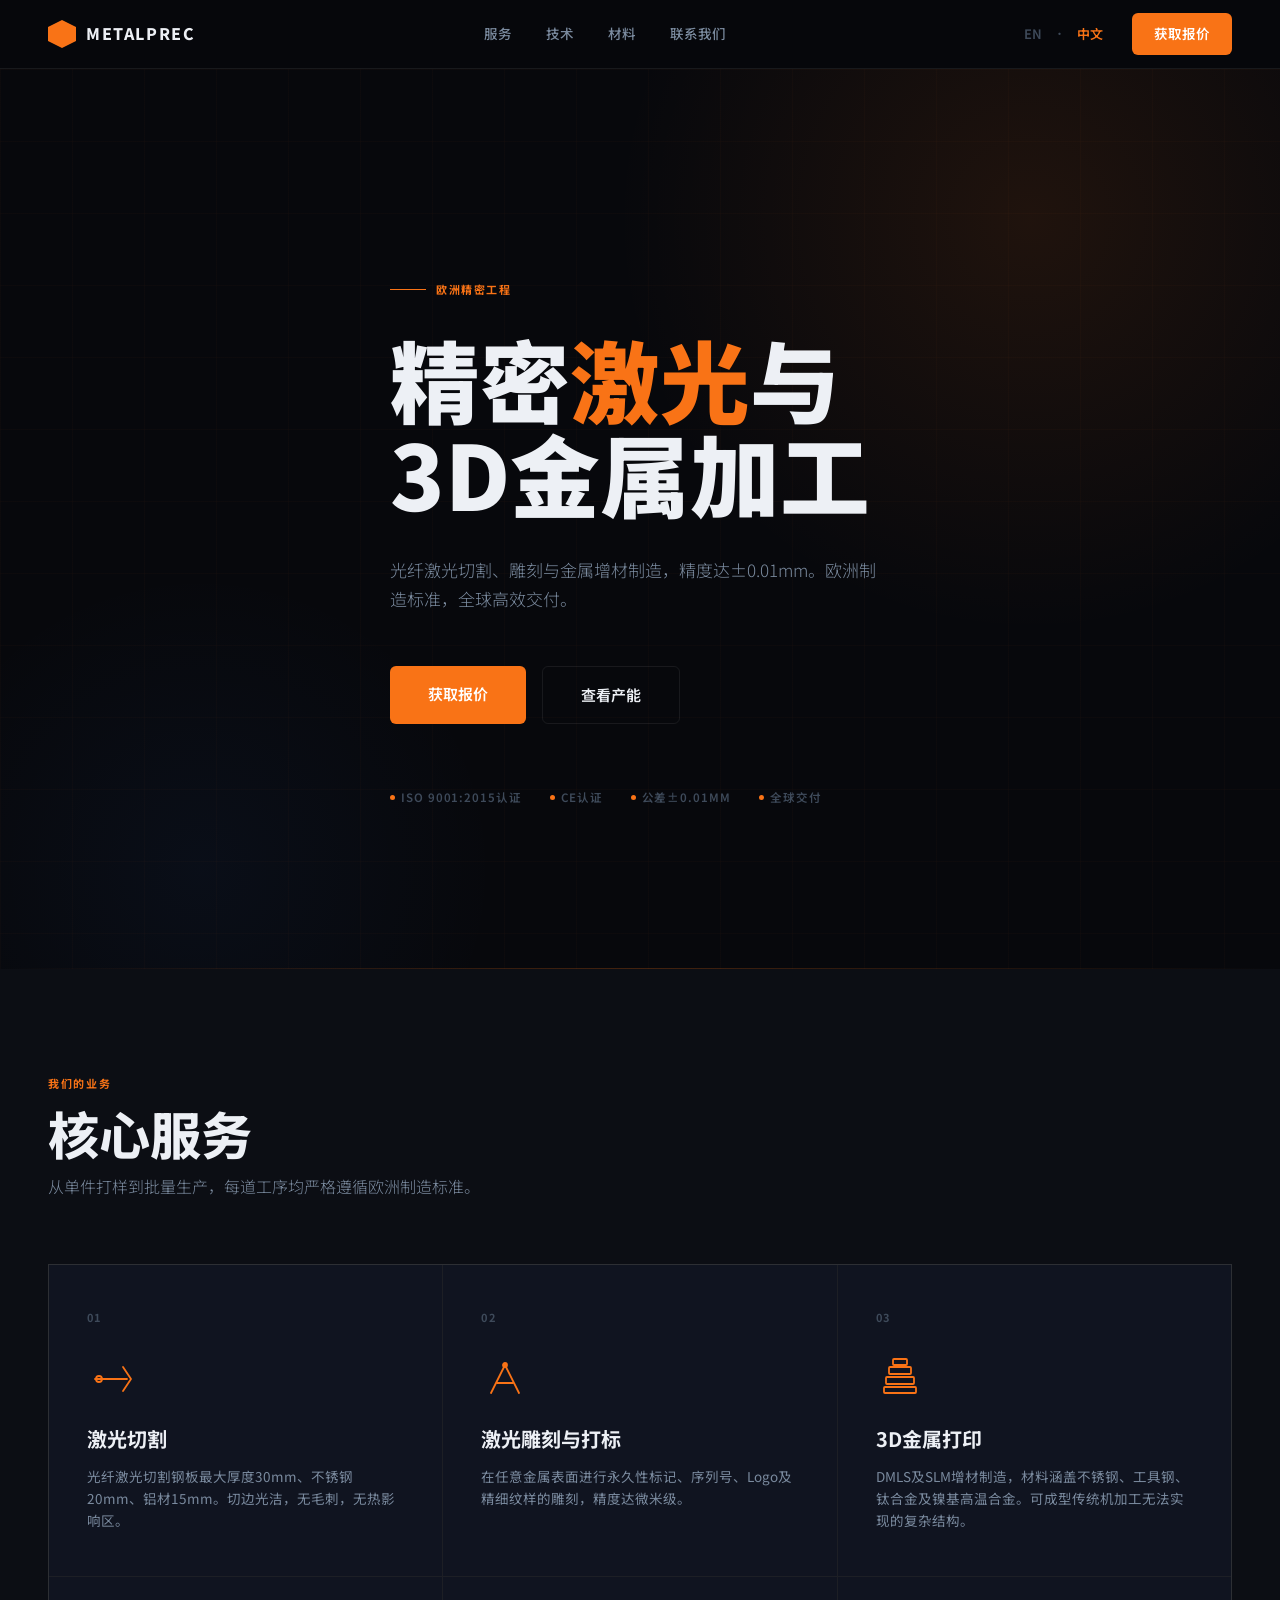
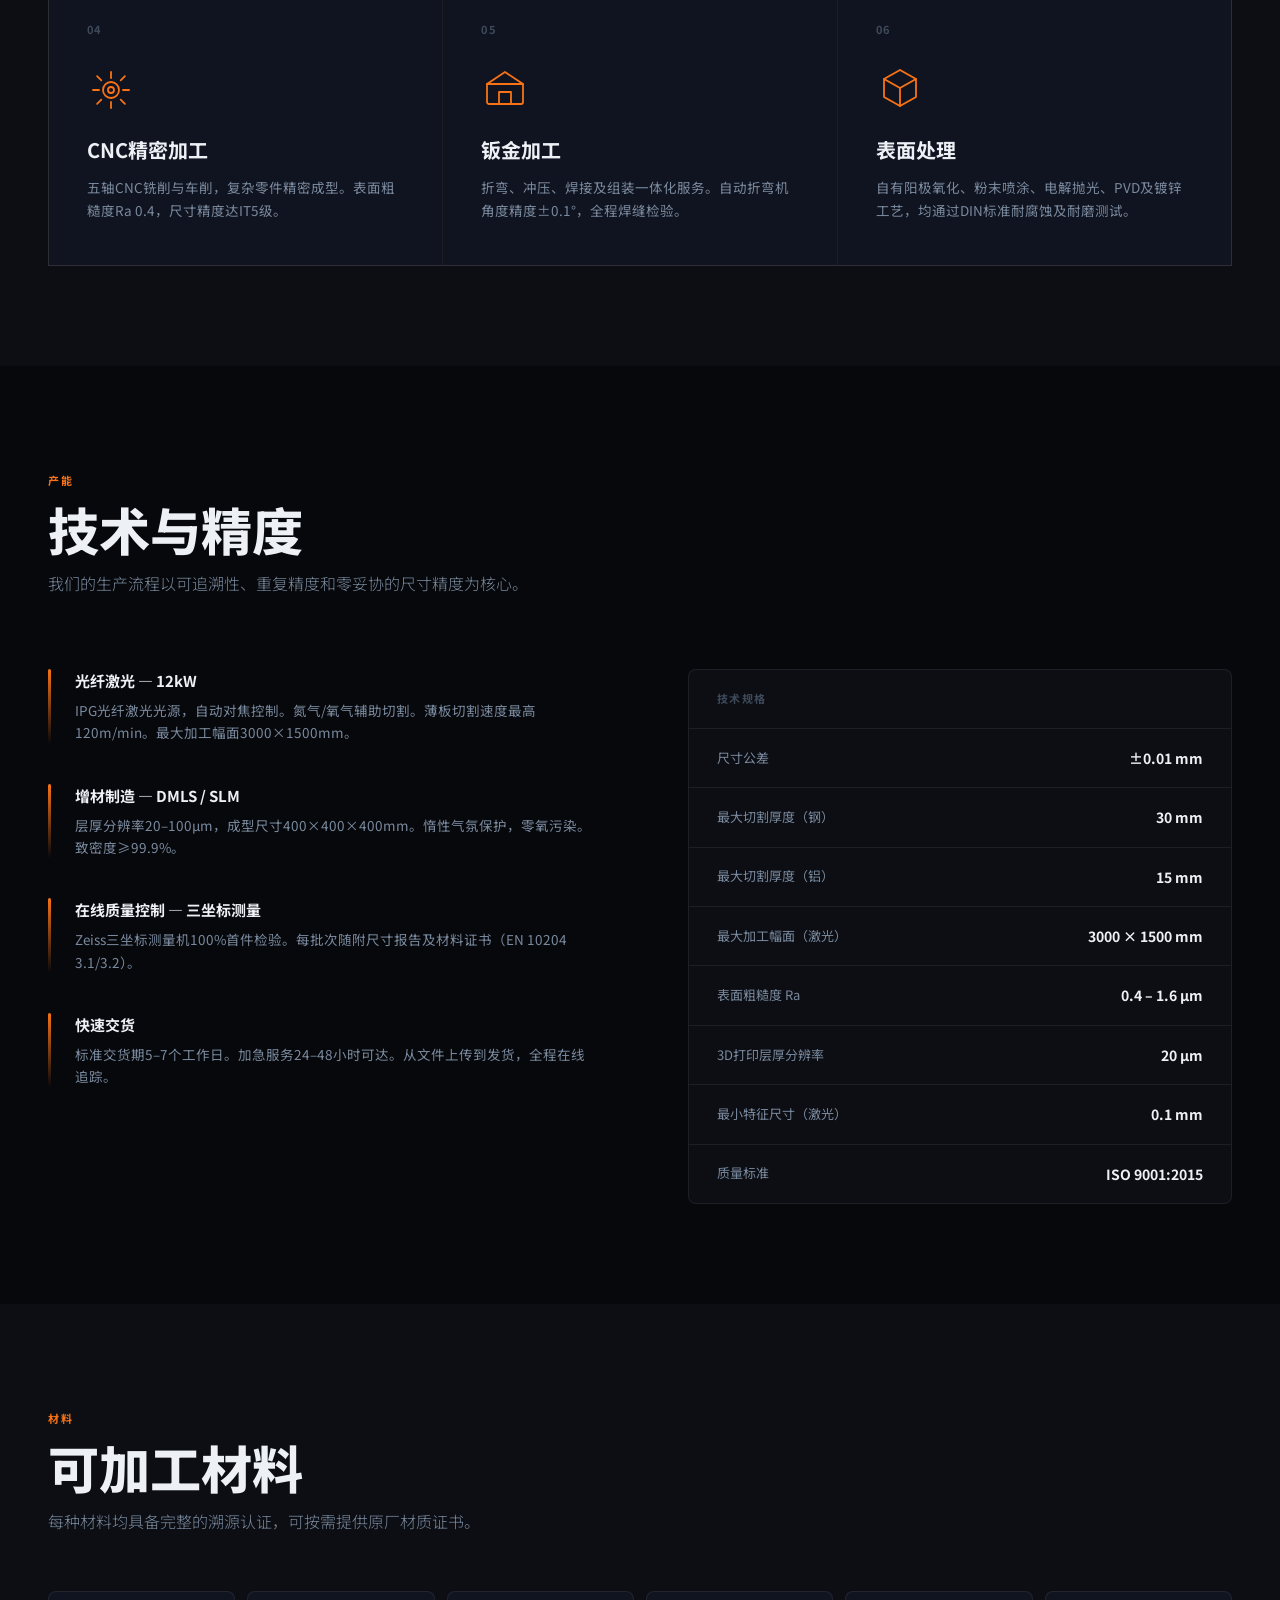
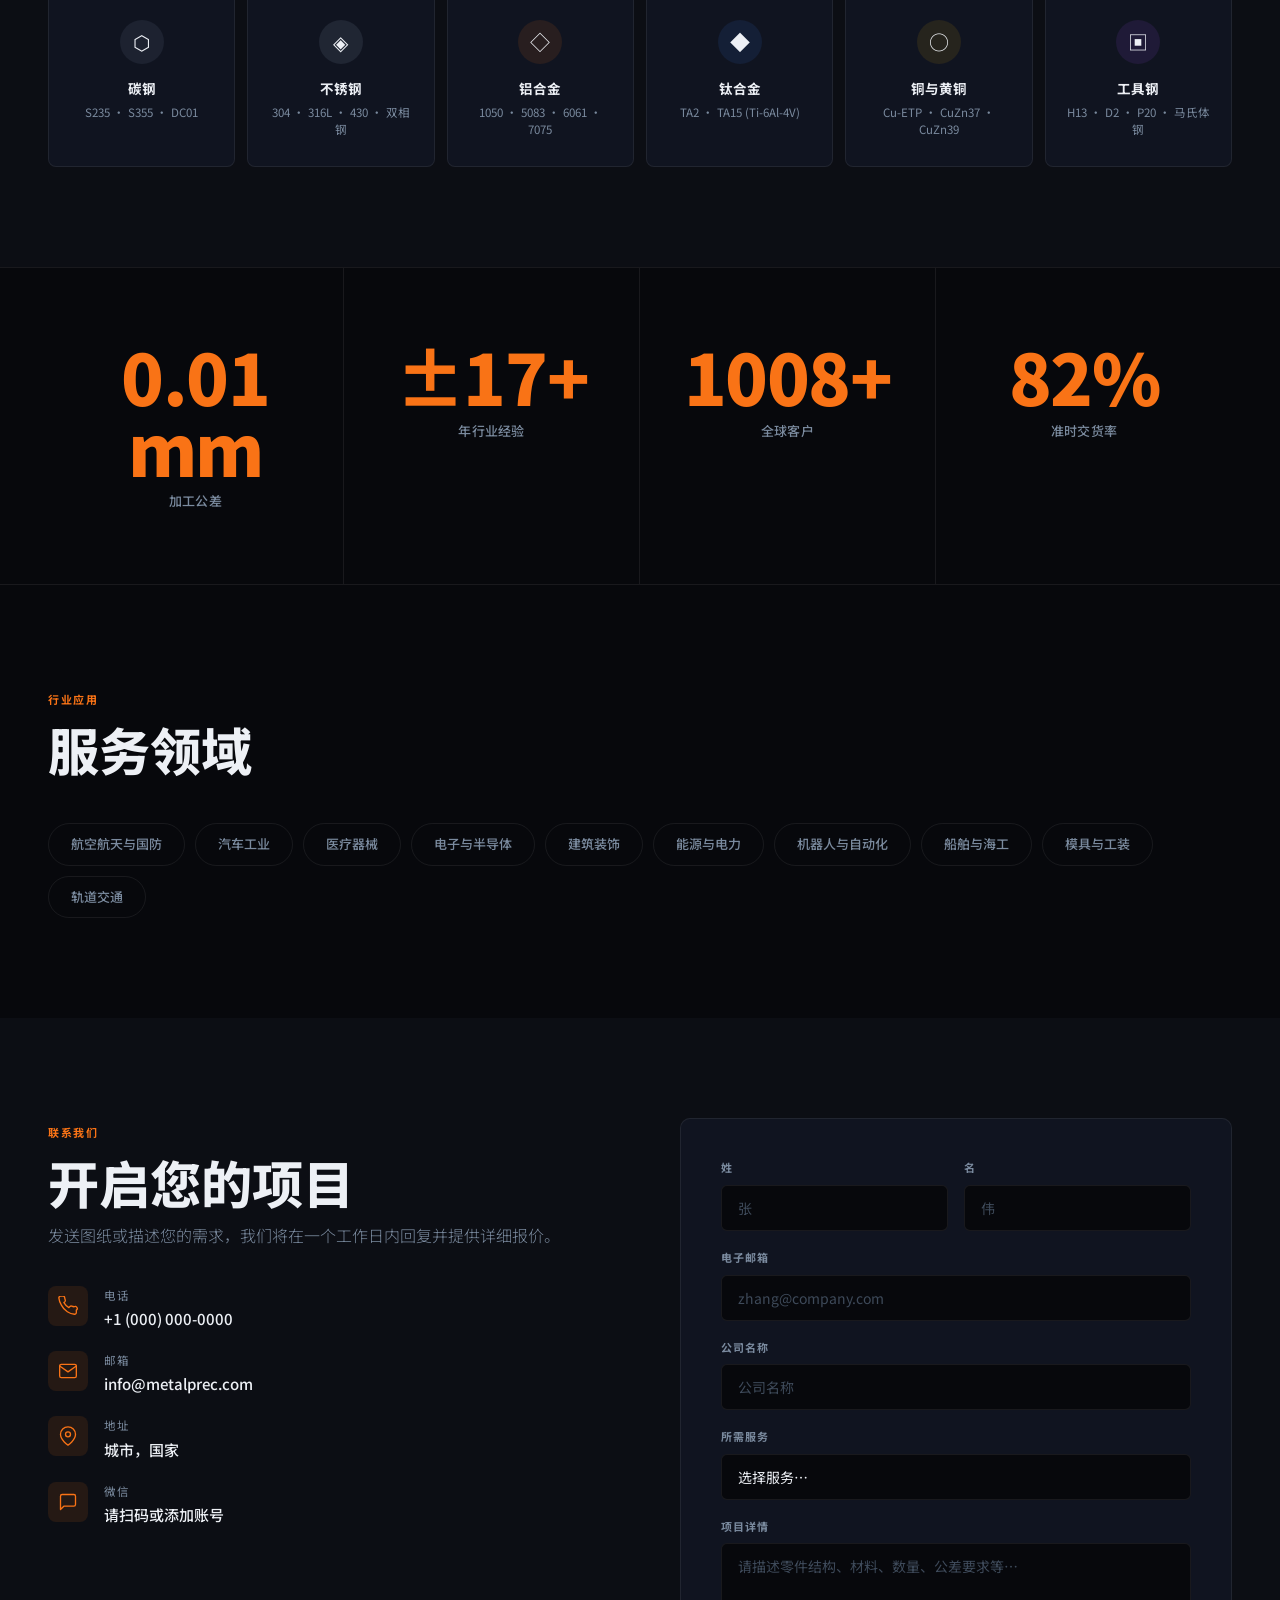
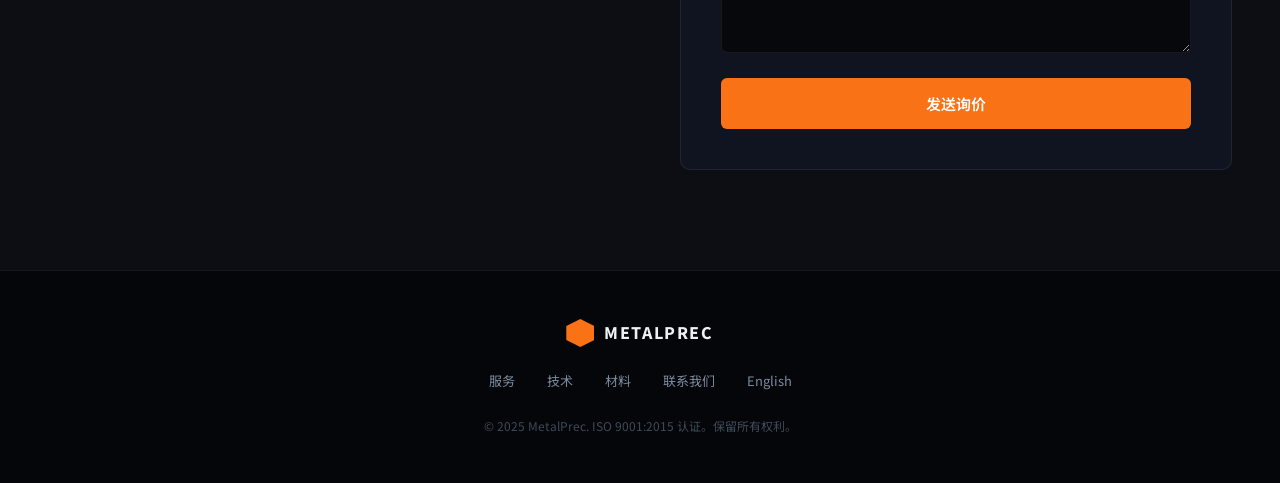
==== zh.html @ ab0eefad "feat: laser metal processing landing page (EN + ZH)" ====
<!DOCTYPE html>
<html lang="zh-Hans">
<head>
<meta charset="utf-8">
<meta name="viewport" content="width=device-width, initial-scale=1">
<title>MetalPrec — 精密激光与3D金属加工</title>
<meta name="description" content="欧洲标准精密激光切割、雕刻及3D金属打印。ISO 9001:2015认证。公差±0.01mm。全球交付。">
<meta property="og:title" content="MetalPrec — 精密激光与3D金属加工">
<meta property="og:description" content="欧洲精度，全球交付。公差±0.01mm。">
<meta property="og:type" content="website">
<link rel="preconnect" href="https://fonts.googleapis.com">
<link href="https://fonts.googleapis.com/css2?family=Inter:wght@300;400;500;600;700;800;900&family=Barlow+Condensed:wght@700;800;900&family=Noto+Sans+SC:wght@300;400;500;600;700;900&display=swap" rel="stylesheet">
<link rel="stylesheet" href="style.css">
</head>
<body>

<!-- NAV -->
<nav>
  <div class="nav-inner">
    <a href="#" class="nav-logo">
      <div class="nav-logo-mark"></div>
      <span class="nav-logo-t">MetalPrec</span>
    </a>
    <div class="nav-links">
      <a href="#services">服务</a>
      <a href="#technology">技术</a>
      <a href="#materials">材料</a>
      <a href="#contact">联系我们</a>
    </div>
    <div class="nav-right">
      <div class="lang-sw">
        <a href="index.html">EN</a>
        <span class="lang-sep">·</span>
        <a href="zh.html" class="active">中文</a>
      </div>
      <a href="#contact" class="btn-cta">获取报价</a>
      <button class="nav-burger" id="burger" aria-label="菜单">
        <span></span><span></span><span></span>
      </button>
    </div>
  </div>
  <div class="nav-mobile" id="navMobile">
    <a href="#services">服务</a>
    <a href="#technology">技术</a>
    <a href="#materials">材料</a>
    <a href="#contact">联系我们</a>
    <div class="lang-sw">
      <a href="index.html">EN</a>
      <span class="lang-sep">·</span>
      <a href="zh.html" class="active">中文</a>
    </div>
    <a href="#contact" class="btn-cta">获取报价</a>
  </div>
</nav>

<!-- HERO -->
<section id="hero">
  <div class="hero-grid"></div>
  <div class="hero-glow"></div>
  <div class="hero-glow2"></div>
  <div class="hero-inner">
    <div class="hero-badge r"><span class="hero-badge-line"></span>欧洲精密工程</div>
    <h1 class="hero-h r" style="transition-delay:.07s;font-size:clamp(48px,7vw,96px);line-height:1.05">
      精密<em>激光</em>与<br>3D金属加工
    </h1>
    <p class="hero-p r" style="transition-delay:.14s">光纤激光切割、雕刻与金属增材制造，精度达±0.01mm。欧洲制造标准，全球高效交付。</p>
    <div class="hero-btns r" style="transition-delay:.2s">
      <a href="#contact" class="btn-primary">获取报价</a>
      <a href="#services" class="btn-outline">查看产能</a>
    </div>
    <div class="hero-certs r" style="transition-delay:.26s">
      <span class="cert"><span class="cert-dot"></span>ISO 9001:2015认证</span>
      <span class="cert"><span class="cert-dot"></span>CE认证</span>
      <span class="cert"><span class="cert-dot"></span>公差±0.01mm</span>
      <span class="cert"><span class="cert-dot"></span>全球交付</span>
    </div>
  </div>
  <div class="hero-laser"></div>
</section>

<!-- SERVICES -->
<section id="services" class="section">
  <div class="w">
    <div class="r"><span class="eyebrow">我们的业务</span></div>
    <h2 class="sh r" style="transition-delay:.05s">核心服务</h2>
    <p class="sp r" style="transition-delay:.09s">从单件打样到批量生产，每道工序均严格遵循欧洲制造标准。</p>
    <div class="srv-grid">

      <div class="srv-card r">
        <div class="srv-top"></div>
        <div class="srv-n">01</div>
        <div class="srv-ico">
          <svg viewBox="0 0 48 48" fill="none" stroke="currentColor" stroke-width="1.8" stroke-linecap="round" stroke-linejoin="round">
            <path d="M8 24h32M36 12l8 12-8 12"/><circle cx="12" cy="24" r="3"/>
          </svg>
        </div>
        <div class="srv-h">激光切割</div>
        <p class="srv-p">光纤激光切割钢板最大厚度30mm、不锈钢20mm、铝材15mm。切边光洁，无毛刺，无热影响区。</p>
      </div>

      <div class="srv-card r" style="transition-delay:.06s">
        <div class="srv-top"></div>
        <div class="srv-n">02</div>
        <div class="srv-ico">
          <svg viewBox="0 0 48 48" fill="none" stroke="currentColor" stroke-width="1.8" stroke-linecap="round" stroke-linejoin="round">
            <path d="M10 38L24 10l14 28"/><path d="M16 28h16"/><circle cx="24" cy="10" r="2" fill="currentColor"/>
          </svg>
        </div>
        <div class="srv-h">激光雕刻与打标</div>
        <p class="srv-p">在任意金属表面进行永久性标记、序列号、Logo及精细纹样的雕刻，精度达微米级。</p>
      </div>

      <div class="srv-card r" style="transition-delay:.12s">
        <div class="srv-top"></div>
        <div class="srv-n">03</div>
        <div class="srv-ico">
          <svg viewBox="0 0 48 48" fill="none" stroke="currentColor" stroke-width="1.8" stroke-linecap="round" stroke-linejoin="round">
            <rect x="8" y="32" width="32" height="6" rx="1"/>
            <rect x="10" y="22" width="28" height="7" rx="1"/>
            <rect x="13" y="12" width="22" height="7" rx="1"/>
            <rect x="17" y="4" width="14" height="6" rx="1"/>
          </svg>
        </div>
        <div class="srv-h">3D金属打印</div>
        <p class="srv-p">DMLS及SLM增材制造，材料涵盖不锈钢、工具钢、钛合金及镍基高温合金。可成型传统机加工无法实现的复杂结构。</p>
      </div>

      <div class="srv-card r" style="transition-delay:.06s">
        <div class="srv-top"></div>
        <div class="srv-n">04</div>
        <div class="srv-ico">
          <svg viewBox="0 0 48 48" fill="none" stroke="currentColor" stroke-width="1.8" stroke-linecap="round" stroke-linejoin="round">
            <circle cx="24" cy="24" r="8"/><circle cx="24" cy="24" r="3"/>
            <path d="M24 6v6M24 36v6M6 24h6M36 24h6M10.1 10.1l4.2 4.2M33.7 33.7l4.2 4.2M10.1 37.9l4.2-4.2M33.7 14.3l4.2-4.2"/>
          </svg>
        </div>
        <div class="srv-h">CNC精密加工</div>
        <p class="srv-p">五轴CNC铣削与车削，复杂零件精密成型。表面粗糙度Ra 0.4，尺寸精度达IT5级。</p>
      </div>

      <div class="srv-card r" style="transition-delay:.12s">
        <div class="srv-top"></div>
        <div class="srv-n">05</div>
        <div class="srv-ico">
          <svg viewBox="0 0 48 48" fill="none" stroke="currentColor" stroke-width="1.8" stroke-linecap="round" stroke-linejoin="round">
            <path d="M6 18h36v18a2 2 0 01-2 2H8a2 2 0 01-2-2V18z"/>
            <path d="M6 18l18-12 18 12"/><path d="M18 38V26h12v12"/>
          </svg>
        </div>
        <div class="srv-h">钣金加工</div>
        <p class="srv-p">折弯、冲压、焊接及组装一体化服务。自动折弯机角度精度±0.1°，全程焊缝检验。</p>
      </div>

      <div class="srv-card r" style="transition-delay:.18s">
        <div class="srv-top"></div>
        <div class="srv-n">06</div>
        <div class="srv-ico">
          <svg viewBox="0 0 48 48" fill="none" stroke="currentColor" stroke-width="1.8" stroke-linecap="round" stroke-linejoin="round">
            <path d="M24 4l16 9v18L24 40 8 31V13L24 4z"/>
            <path d="M24 40V22M8 13l16 9 16-9"/>
          </svg>
        </div>
        <div class="srv-h">表面处理</div>
        <p class="srv-p">自有阳极氧化、粉末喷涂、电解抛光、PVD及镀锌工艺，均通过DIN标准耐腐蚀及耐磨测试。</p>
      </div>

    </div>
  </div>
</section>

<!-- TECHNOLOGY -->
<section id="technology" class="section">
  <div class="w">
    <div class="r"><span class="eyebrow">产能</span></div>
    <h2 class="sh r" style="transition-delay:.05s">技术与精度</h2>
    <p class="sp r" style="transition-delay:.09s">我们的生产流程以可追溯性、重复精度和零妥协的尺寸精度为核心。</p>
    <div class="tech-wrap">
      <div class="tech-feats">
        <div class="tf r" style="transition-delay:.06s">
          <div class="tf-acc"></div>
          <div class="tf-body">
            <div class="tf-h">光纤激光 — 12kW</div>
            <p class="tf-p">IPG光纤激光光源，自动对焦控制。氮气/氧气辅助切割。薄板切割速度最高120m/min。最大加工幅面3000×1500mm。</p>
          </div>
        </div>
        <div class="tf r" style="transition-delay:.1s">
          <div class="tf-acc"></div>
          <div class="tf-body">
            <div class="tf-h">增材制造 — DMLS / SLM</div>
            <p class="tf-p">层厚分辨率20–100µm，成型尺寸400×400×400mm。惰性气氛保护，零氧污染。致密度≥99.9%。</p>
          </div>
        </div>
        <div class="tf r" style="transition-delay:.14s">
          <div class="tf-acc"></div>
          <div class="tf-body">
            <div class="tf-h">在线质量控制 — 三坐标测量</div>
            <p class="tf-p">Zeiss三坐标测量机100%首件检验。每批次随附尺寸报告及材料证书（EN 10204 3.1/3.2）。</p>
          </div>
        </div>
        <div class="tf r" style="transition-delay:.18s">
          <div class="tf-acc"></div>
          <div class="tf-body">
            <div class="tf-h">快速交货</div>
            <p class="tf-p">标准交货期5–7个工作日。加急服务24–48小时可达。从文件上传到发货，全程在线追踪。</p>
          </div>
        </div>
      </div>
      <div class="tech-specs r" style="transition-delay:.1s">
        <div class="ts-head">技术规格</div>
        <div class="ts-row"><span class="ts-k">尺寸公差</span><span class="ts-v">±0.01 mm</span></div>
        <div class="ts-row"><span class="ts-k">最大切割厚度（钢）</span><span class="ts-v">30 mm</span></div>
        <div class="ts-row"><span class="ts-k">最大切割厚度（铝）</span><span class="ts-v">15 mm</span></div>
        <div class="ts-row"><span class="ts-k">最大加工幅面（激光）</span><span class="ts-v">3000 × 1500 mm</span></div>
        <div class="ts-row"><span class="ts-k">表面粗糙度 Ra</span><span class="ts-v">0.4 – 1.6 µm</span></div>
        <div class="ts-row"><span class="ts-k">3D打印层厚分辨率</span><span class="ts-v">20 µm</span></div>
        <div class="ts-row"><span class="ts-k">最小特征尺寸（激光）</span><span class="ts-v">0.1 mm</span></div>
        <div class="ts-row"><span class="ts-k">质量标准</span><span class="ts-v">ISO 9001:2015</span></div>
      </div>
    </div>
  </div>
</section>

<!-- MATERIALS -->
<section id="materials" class="section">
  <div class="w">
    <div class="r"><span class="eyebrow">材料</span></div>
    <h2 class="sh r" style="transition-delay:.05s">可加工材料</h2>
    <p class="sp r" style="transition-delay:.09s">每种材料均具备完整的溯源认证，可按需提供原厂材质证书。</p>
    <div class="mat-grid">
      <div class="mat-card r">
        <div class="mat-ico" style="background:rgba(100,116,139,.15)">⬡</div>
        <div class="mat-n">碳钢</div>
        <div class="mat-d">S235 · S355 · DC01</div>
      </div>
      <div class="mat-card r" style="transition-delay:.05s">
        <div class="mat-ico" style="background:rgba(148,163,184,.12)">◈</div>
        <div class="mat-n">不锈钢</div>
        <div class="mat-d">304 · 316L · 430 · 双相钢</div>
      </div>
      <div class="mat-card r" style="transition-delay:.1s">
        <div class="mat-ico" style="background:rgba(249,115,22,.1)">◇</div>
        <div class="mat-n">铝合金</div>
        <div class="mat-d">1050 · 5083 · 6061 · 7075</div>
      </div>
      <div class="mat-card r" style="transition-delay:.15s">
        <div class="mat-ico" style="background:rgba(59,130,246,.1)">◆</div>
        <div class="mat-n">钛合金</div>
        <div class="mat-d">TA2 · TA15 (Ti-6Al-4V)</div>
      </div>
      <div class="mat-card r" style="transition-delay:.2s">
        <div class="mat-ico" style="background:rgba(234,179,8,.1)">○</div>
        <div class="mat-n">铜与黄铜</div>
        <div class="mat-d">Cu-ETP · CuZn37 · CuZn39</div>
      </div>
      <div class="mat-card r" style="transition-delay:.25s">
        <div class="mat-ico" style="background:rgba(168,85,247,.1)">▣</div>
        <div class="mat-n">工具钢</div>
        <div class="mat-d">H13 · D2 · P20 · 马氏体钢</div>
      </div>
    </div>
  </div>
</section>

<!-- STATS -->
<section id="stats">
  <div class="w">
    <div class="stats-grid">
      <div class="stat">
        <div class="stat-n"><span data-count="0.01" data-suffix=" mm">0.01 mm</span></div>
        <div class="stat-l">加工公差</div>
      </div>
      <div class="stat">
        <div class="stat-n">±<span data-count="20" data-suffix="+">20+</span></div>
        <div class="stat-l">年行业经验</div>
      </div>
      <div class="stat">
        <div class="stat-n"><span data-count="1200" data-suffix="+">1200+</span></div>
        <div class="stat-l">全球客户</div>
      </div>
      <div class="stat">
        <div class="stat-n"><span data-count="98" data-suffix="%">98%</span></div>
        <div class="stat-l">准时交货率</div>
      </div>
    </div>
  </div>
</section>

<!-- INDUSTRIES -->
<section class="section">
  <div class="w">
    <div class="r"><span class="eyebrow">行业应用</span></div>
    <h2 class="sh r" style="transition-delay:.05s">服务领域</h2>
    <div class="ind-grid r" style="transition-delay:.1s">
      <span class="ind-tag">航空航天与国防</span>
      <span class="ind-tag">汽车工业</span>
      <span class="ind-tag">医疗器械</span>
      <span class="ind-tag">电子与半导体</span>
      <span class="ind-tag">建筑装饰</span>
      <span class="ind-tag">能源与电力</span>
      <span class="ind-tag">机器人与自动化</span>
      <span class="ind-tag">船舶与海工</span>
      <span class="ind-tag">模具与工装</span>
      <span class="ind-tag">轨道交通</span>
    </div>
  </div>
</section>

<!-- CONTACT -->
<section id="contact" class="section">
  <div class="w">
    <div class="contact-grid">
      <div>
        <div class="r"><span class="eyebrow">联系我们</span></div>
        <h2 class="sh r" style="transition-delay:.05s">开启您的项目</h2>
        <p class="sp r" style="transition-delay:.09s">发送图纸或描述您的需求，我们将在一个工作日内回复并提供详细报价。</p>
        <div class="contact-info-list">
          <div class="ci r" style="transition-delay:.12s">
            <div class="ci-ico">
              <svg width="20" height="20" viewBox="0 0 24 24" fill="none" stroke="currentColor" stroke-width="1.6" stroke-linecap="round" stroke-linejoin="round"><path d="M22 16.92v3a2 2 0 01-2.18 2 19.79 19.79 0 01-8.63-3.07A19.5 19.5 0 014.07 11a19.79 19.79 0 01-3.07-8.67A2 2 0 013 .18h3a2 2 0 012 1.72c.127.96.361 1.903.7 2.81a2 2 0 01-.45 2.11L7.09 7.91a16 16 0 006 6l1.27-1.27a2 2 0 012.11-.45c.907.339 1.85.573 2.81.7A2 2 0 0122 16.92z"/></svg>
            </div>
            <div><div class="ci-k">电话</div><div class="ci-v"><a href="tel:+10000000000">+1 (000) 000-0000</a></div></div>
          </div>
          <div class="ci r" style="transition-delay:.16s">
            <div class="ci-ico">
              <svg width="20" height="20" viewBox="0 0 24 24" fill="none" stroke="currentColor" stroke-width="1.6" stroke-linecap="round" stroke-linejoin="round"><path d="M4 4h16c1.1 0 2 .9 2 2v12c0 1.1-.9 2-2 2H4c-1.1 0-2-.9-2-2V6c0-1.1.9-2 2-2z"/><polyline points="22,6 12,13 2,6"/></svg>
            </div>
            <div><div class="ci-k">邮箱</div><div class="ci-v"><a href="mailto:info@metalprec.com">info@metalprec.com</a></div></div>
          </div>
          <div class="ci r" style="transition-delay:.2s">
            <div class="ci-ico">
              <svg width="20" height="20" viewBox="0 0 24 24" fill="none" stroke="currentColor" stroke-width="1.6" stroke-linecap="round" stroke-linejoin="round"><path d="M21 10c0 7-9 13-9 13s-9-6-9-13a9 9 0 0118 0z"/><circle cx="12" cy="10" r="3"/></svg>
            </div>
            <div><div class="ci-k">地址</div><div class="ci-v">城市，国家</div></div>
          </div>
          <div class="ci r" style="transition-delay:.24s">
            <div class="ci-ico">
              <svg width="20" height="20" viewBox="0 0 24 24" fill="none" stroke="currentColor" stroke-width="1.6" stroke-linecap="round" stroke-linejoin="round"><path d="M21 15a2 2 0 01-2 2H7l-4 4V5a2 2 0 012-2h14a2 2 0 012 2z"/></svg>
            </div>
            <div><div class="ci-k">微信</div><div class="ci-v">请扫码或添加账号</div></div>
          </div>
        </div>
      </div>
      <div class="form-box r" style="transition-delay:.1s">
        <form id="contact-form" data-success="已发送 ✓ 我们将尽快回复">
          <div class="f2">
            <div class="ff"><label>姓</label><input type="text" name="lname" placeholder="张" required></div>
            <div class="ff"><label>名</label><input type="text" name="fname" placeholder="伟" required></div>
          </div>
          <div class="ff"><label>电子邮箱</label><input type="email" name="email" placeholder="zhang@company.com" required></div>
          <div class="ff"><label>公司名称</label><input type="text" name="company" placeholder="公司名称"></div>
          <div class="ff"><label>所需服务</label>
            <select name="service">
              <option value="">选择服务…</option>
              <option>激光切割</option>
              <option>激光雕刻与打标</option>
              <option>3D金属打印</option>
              <option>CNC精密加工</option>
              <option>钣金加工</option>
              <option>表面处理</option>
              <option>其他</option>
            </select>
          </div>
          <div class="ff"><label>项目详情</label><textarea name="message" placeholder="请描述零件结构、材料、数量、公差要求等…"></textarea></div>
          <button class="f-submit" id="form-btn" type="submit">发送询价</button>
        </form>
      </div>
    </div>
  </div>
</section>

<!-- FOOTER -->
<footer>
  <div class="foot-inner">
    <a href="#" class="foot-logo">
      <div class="nav-logo-mark"></div>
      <span class="nav-logo-t">MetalPrec</span>
    </a>
    <div class="foot-links">
      <a href="#services">服务</a>
      <a href="#technology">技术</a>
      <a href="#materials">材料</a>
      <a href="#contact">联系我们</a>
      <a href="index.html">English</a>
    </div>
    <p class="foot-copy">© 2025 MetalPrec. ISO 9001:2015 认证。保留所有权利。</p>
  </div>
</footer>

<script src="script.js"></script>
</body>
</html>
---- style.css ----
*,*::before,*::after{box-sizing:border-box;margin:0;padding:0}
:root{
  --bg:#07080c;
  --s1:#0c0e14;
  --s2:#101420;
  --brd:rgba(255,255,255,.07);
  --t:#edf0f5;
  --mid:#7a8a9e;
  --m2:#3e4a5a;
  --ac:#f97316;
  --ac2:#ea580c;
  --glow:rgba(249,115,22,.15);
}
html{scroll-behavior:smooth}
body{background:var(--bg);color:var(--t);font-family:'Inter',system-ui,sans-serif;line-height:1.6;overflow-x:hidden}

/* ── NAV ── */
nav{position:sticky;top:0;z-index:200;background:rgba(7,8,12,.92);backdrop-filter:blur(28px);border-bottom:1px solid var(--brd)}
.nav-inner{max-width:1300px;margin:0 auto;padding:0 48px;height:68px;display:flex;align-items:center;justify-content:space-between}
.nav-logo{display:flex;align-items:center;gap:10px;text-decoration:none}
.nav-logo-mark{width:28px;height:28px;position:relative;flex-shrink:0}
.nav-logo-mark::before{content:'';position:absolute;inset:0;background:var(--ac);clip-path:polygon(50% 0%,100% 25%,100% 75%,50% 100%,0% 75%,0% 25%)}
.nav-logo-t{font-size:16px;font-weight:800;letter-spacing:.1em;color:var(--t);text-transform:uppercase}
.nav-links{display:flex;gap:2px}
.nav-links a{font-size:13.5px;font-weight:500;color:var(--mid);text-decoration:none;padding:8px 16px;border-radius:6px;transition:color .15s,background .15s}
.nav-links a:hover,.nav-links a.active{color:var(--t);background:rgba(255,255,255,.05)}
.nav-right{display:flex;align-items:center;gap:20px}
.lang-sw{display:flex;align-items:center;gap:2px}
.lang-sw a{font-size:13px;font-weight:600;color:var(--m2);text-decoration:none;padding:5px 9px;border-radius:4px;transition:color .15s}
.lang-sw a.active,.lang-sw a:hover{color:var(--ac)}
.lang-sep{color:var(--m2);font-size:11px;margin:0 1px}
.btn-cta{font-size:13.5px;font-weight:600;color:#fff;background:var(--ac);padding:10px 22px;border-radius:6px;text-decoration:none;transition:background .15s,transform .15s}
.btn-cta:hover{background:var(--ac2);transform:translateY(-1px)}
.nav-burger{display:none;flex-direction:column;justify-content:center;gap:5px;background:none;border:none;cursor:pointer;padding:6px;width:40px;height:40px}
.nav-burger span{display:block;width:24px;height:2px;background:var(--t);border-radius:2px;transition:transform .25s cubic-bezier(.16,1,.3,1),opacity .2s}
.nav-burger.open span:nth-child(1){transform:translateY(7px) rotate(45deg)}
.nav-burger.open span:nth-child(2){opacity:0;transform:scaleX(0)}
.nav-burger.open span:nth-child(3){transform:translateY(-7px) rotate(-45deg)}
.nav-mobile{display:none;flex-direction:column;background:rgba(7,8,12,.98);border-top:1px solid var(--brd);padding:12px 28px 28px}
.nav-mobile.open{display:flex}
.nav-mobile a{font-size:16px;font-weight:500;color:var(--mid);text-decoration:none;padding:14px 0;border-bottom:1px solid var(--brd);transition:color .15s}
.nav-mobile a:hover{color:var(--t)}
.nav-mobile .lang-sw{display:flex;padding:14px 0;border-bottom:1px solid var(--brd)}
.nav-mobile .lang-sw a{font-size:15px;padding:0;border-bottom:none}
.nav-mobile .btn-cta{display:block;text-align:center;margin-top:16px;border-bottom:none;padding:14px 22px}

/* ── HERO ── */
#hero{position:relative;min-height:100vh;display:flex;align-items:center;overflow:hidden;background:var(--bg)}
.hero-grid{position:absolute;inset:0;background-image:linear-gradient(rgba(249,115,22,.025) 1px,transparent 1px),linear-gradient(90deg,rgba(249,115,22,.025) 1px,transparent 1px);background-size:72px 72px}
.hero-glow{position:absolute;top:-300px;right:-200px;width:900px;height:900px;background:radial-gradient(circle,rgba(249,115,22,.1) 0%,transparent 65%);pointer-events:none}
.hero-glow2{position:absolute;bottom:-200px;left:-100px;width:600px;height:600px;background:radial-gradient(circle,rgba(59,130,246,.05) 0%,transparent 70%);pointer-events:none}
.hero-inner{position:relative;max-width:1300px;margin:0 auto;padding:130px 48px 90px}
.hero-badge{display:inline-flex;align-items:center;gap:10px;font-size:11px;font-weight:700;letter-spacing:.14em;text-transform:uppercase;color:var(--ac);margin-bottom:32px}
.hero-badge-line{width:36px;height:1.5px;background:var(--ac)}
.hero-h{font-family:'Barlow Condensed',sans-serif;font-size:clamp(58px,9vw,116px);font-weight:900;line-height:.9;letter-spacing:-.01em;text-transform:uppercase;color:var(--t);margin-bottom:36px;max-width:960px}
.hero-h em{color:var(--ac);font-style:normal}
.hero-p{font-size:17px;color:var(--mid);line-height:1.75;max-width:500px;margin-bottom:52px;font-weight:300}
.hero-btns{display:flex;gap:16px;flex-wrap:wrap;margin-bottom:64px}
.btn-primary{font-size:15px;font-weight:600;color:#fff;background:var(--ac);padding:16px 38px;border-radius:6px;text-decoration:none;transition:background .15s,transform .15s,box-shadow .15s}
.btn-primary:hover{background:var(--ac2);transform:translateY(-2px);box-shadow:0 8px 32px rgba(249,115,22,.35)}
.btn-outline{font-size:15px;font-weight:600;color:var(--t);border:1px solid var(--brd);padding:16px 38px;border-radius:6px;text-decoration:none;transition:border-color .15s,background .15s}
.btn-outline:hover{border-color:rgba(255,255,255,.22);background:rgba(255,255,255,.04)}
.hero-certs{display:flex;align-items:center;gap:28px;flex-wrap:wrap}
.cert{font-size:11.5px;font-weight:600;letter-spacing:.08em;text-transform:uppercase;color:var(--m2);display:flex;align-items:center;gap:6px}
.cert-dot{width:5px;height:5px;border-radius:50%;background:var(--ac);flex-shrink:0}
.hero-laser{position:absolute;bottom:0;left:0;right:0;height:1px;background:linear-gradient(90deg,transparent 0%,var(--ac) 50%,transparent 100%);opacity:.25}

/* ── SECTION COMMONS ── */
.section{padding:100px 0}
.w{max-width:1300px;margin:0 auto;padding:0 48px}
.eyebrow{display:inline-block;font-size:11px;font-weight:700;letter-spacing:.15em;text-transform:uppercase;color:var(--ac);margin-bottom:14px}
.sh{font-family:'Barlow Condensed',sans-serif;font-size:clamp(36px,4vw,58px);font-weight:800;text-transform:uppercase;line-height:1.02;color:var(--t);margin-bottom:14px;letter-spacing:-.01em}
.sp{font-size:16px;color:var(--mid);max-width:540px;line-height:1.72;font-weight:300}

/* ── SERVICES ── */
#services{background:var(--s1)}
.srv-grid{display:grid;grid-template-columns:repeat(3,1fr);gap:1px;background:var(--brd);margin-top:64px;border:1px solid var(--brd)}
.srv-card{background:var(--s2);padding:44px 38px;position:relative;overflow:hidden;cursor:default;transition:background .2s}
.srv-card:hover{background:#131926}
.srv-top{position:absolute;top:0;left:0;right:0;height:2px;background:var(--ac);transform:scaleX(0);transform-origin:left;transition:transform .35s cubic-bezier(.16,1,.3,1)}
.srv-card:hover .srv-top{transform:scaleX(1)}
.srv-n{font-size:11px;font-weight:700;letter-spacing:.12em;text-transform:uppercase;color:var(--m2);margin-bottom:28px}
.srv-ico{width:48px;height:48px;margin-bottom:20px;color:var(--ac)}
.srv-h{font-size:20px;font-weight:700;color:var(--t);margin-bottom:10px}
.srv-p{font-size:13.5px;color:var(--mid);line-height:1.65}

/* ── TECHNOLOGY ── */
.tech-wrap{display:grid;grid-template-columns:1fr 1fr;gap:96px;align-items:start;margin-top:72px}
.tech-feats{display:flex;flex-direction:column;gap:40px}
.tf{display:flex;gap:24px;align-items:flex-start}
.tf-acc{width:3px;background:linear-gradient(180deg,var(--ac),transparent);border-radius:2px;align-self:stretch;flex-shrink:0}
.tf-body{}
.tf-h{font-size:15px;font-weight:700;color:var(--t);margin-bottom:6px}
.tf-p{font-size:13.5px;color:var(--mid);line-height:1.65}
.tech-specs{background:var(--s1);border:1px solid var(--brd);border-radius:8px;overflow:hidden}
.ts-head{padding:20px 28px;border-bottom:1px solid var(--brd);font-size:11px;font-weight:700;letter-spacing:.12em;text-transform:uppercase;color:var(--m2)}
.ts-row{display:flex;justify-content:space-between;align-items:center;padding:18px 28px;border-bottom:1px solid var(--brd)}
.ts-row:last-child{border-bottom:none}
.ts-k{font-size:13px;color:var(--mid)}
.ts-v{font-size:14px;font-weight:700;color:var(--t);font-variant-numeric:tabular-nums}

/* ── MATERIALS ── */
#materials{background:var(--s1)}
.mat-grid{display:grid;grid-template-columns:repeat(6,1fr);gap:12px;margin-top:56px}
.mat-card{background:var(--s2);border:1px solid var(--brd);border-radius:8px;padding:28px 20px;text-align:center;transition:border-color .2s,background .2s}
.mat-card:hover{border-color:rgba(249,115,22,.3);background:#131926}
.mat-ico{width:44px;height:44px;border-radius:50%;margin:0 auto 14px;display:flex;align-items:center;justify-content:center;font-size:20px}
.mat-n{font-size:13.5px;font-weight:700;color:var(--t);margin-bottom:4px}
.mat-d{font-size:11.5px;color:var(--mid);line-height:1.5}

/* ── STATS ── */
#stats{border-top:1px solid var(--brd);border-bottom:1px solid var(--brd)}
.stats-grid{display:grid;grid-template-columns:repeat(4,1fr)}
.stat{padding:72px 0;text-align:center;border-right:1px solid var(--brd);position:relative}
.stat:last-child{border-right:none}
.stat-n{font-family:'Barlow Condensed',sans-serif;font-size:clamp(52px,5.5vw,80px);font-weight:900;color:var(--ac);line-height:1;letter-spacing:-.02em}
.stat-unit{font-size:.45em;vertical-align:top;margin-top:.15em;display:inline-block}
.stat-l{font-size:13px;color:var(--mid);margin-top:10px;font-weight:500;letter-spacing:.02em}

/* ── INDUSTRIES ── */
.ind-grid{display:flex;flex-wrap:wrap;gap:10px;margin-top:48px}
.ind-tag{font-size:13px;font-weight:500;color:var(--mid);border:1px solid var(--brd);padding:10px 22px;border-radius:100px;transition:color .15s,border-color .15s,background .15s;cursor:default}
.ind-tag:hover{color:var(--ac);border-color:rgba(249,115,22,.35);background:rgba(249,115,22,.04)}

/* ── CONTACT ── */
#contact{background:var(--s1)}
.contact-grid{display:grid;grid-template-columns:1fr 1fr;gap:80px;align-items:start}
.contact-info-list{display:flex;flex-direction:column;gap:20px;margin-top:36px}
.ci{display:flex;align-items:flex-start;gap:16px}
.ci-ico{width:40px;height:40px;background:rgba(249,115,22,.1);border-radius:8px;display:flex;align-items:center;justify-content:center;flex-shrink:0;color:var(--ac)}
.ci-k{font-size:11.5px;color:var(--mid);text-transform:uppercase;letter-spacing:.08em;margin-bottom:3px}
.ci-v{font-size:15px;font-weight:500;color:var(--t)}
.ci-v a{color:inherit;text-decoration:none}
.form-box{background:var(--s2);border:1px solid var(--brd);border-radius:10px;padding:40px}
.f2{display:grid;grid-template-columns:1fr 1fr;gap:16px}
.ff{margin-bottom:18px}
.ff label{display:block;font-size:11px;font-weight:700;letter-spacing:.1em;text-transform:uppercase;color:var(--mid);margin-bottom:8px}
.ff input,.ff select,.ff textarea{width:100%;background:var(--bg);border:1px solid var(--brd);color:var(--t);font-family:inherit;font-size:14px;padding:12px 16px;border-radius:6px;outline:none;transition:border-color .15s;-webkit-appearance:none}
.ff input::placeholder,.ff textarea::placeholder{color:var(--m2)}
.ff input:focus,.ff select:focus,.ff textarea:focus{border-color:rgba(249,115,22,.45)}
.ff select option{background:var(--s1)}
.ff textarea{height:110px;resize:vertical}
.f-submit{width:100%;font-size:15px;font-weight:600;color:#fff;background:var(--ac);border:none;padding:15px;border-radius:6px;cursor:pointer;transition:background .15s;font-family:inherit}
.f-submit:hover{background:var(--ac2)}
.f-submit:disabled{opacity:.7;cursor:wait}

/* ── FOOTER ── */
footer{background:#050609;border-top:1px solid var(--brd);padding:48px}
.foot-inner{max-width:1300px;margin:0 auto;display:flex;flex-direction:column;align-items:center;gap:24px}
.foot-logo{display:flex;align-items:center;gap:10px;text-decoration:none}
.foot-links{display:flex;gap:32px;flex-wrap:wrap;justify-content:center}
.foot-links a{font-size:13px;color:var(--mid);text-decoration:none;transition:color .15s}
.foot-links a:hover{color:var(--t)}
.foot-copy{font-size:12px;color:var(--m2);text-align:center}

/* ── REVEAL ── */
.r{opacity:0;transform:translateY(28px);transition:opacity .6s cubic-bezier(.16,1,.3,1),transform .6s cubic-bezier(.16,1,.3,1)}
.r.on{opacity:1;transform:none}

/* ── RESPONSIVE ── */
@media(max-width:1100px){
  .nav-inner{padding:0 28px}
  .w{padding:0 28px}
  .hero-inner{padding:110px 28px 80px}
  .srv-grid{grid-template-columns:repeat(2,1fr)}
  .mat-grid{grid-template-columns:repeat(3,1fr)}
  .tech-wrap{grid-template-columns:1fr;gap:48px}
  .contact-grid{grid-template-columns:1fr}
}
@media(max-width:768px){
  .nav-links,.btn-cta,.lang-sw{display:none}
  .nav-burger{display:flex}
  .nav-inner{padding:0 20px}
  .w{padding:0 20px}
  .hero-inner{padding:96px 20px 64px}
  .srv-grid{grid-template-columns:1fr}
  .stats-grid{grid-template-columns:1fr 1fr}
  .stat:nth-child(2){border-right:none}
  .stat:nth-child(3){border-top:1px solid var(--brd)}
  .mat-grid{grid-template-columns:repeat(3,1fr)}
  .f2{grid-template-columns:1fr}
  .section{padding:72px 0}
  footer{padding:36px 20px}
}
@media(max-width:480px){
  .stats-grid{grid-template-columns:1fr}
  .stat{border-right:none;border-bottom:1px solid var(--brd)}
  .mat-grid{grid-template-columns:repeat(2,1fr)}
  .hero-btns{flex-direction:column}
  .hero-h{font-size:52px}
}

/* ── CHINESE FONT OVERRIDE ── */
:lang(zh){font-family:'Noto Sans SC','PingFang SC','Microsoft YaHei',sans-serif}
:lang(zh) .sh,:lang(zh) .hero-h{font-family:'Noto Sans SC','PingFang SC',sans-serif;letter-spacing:0}
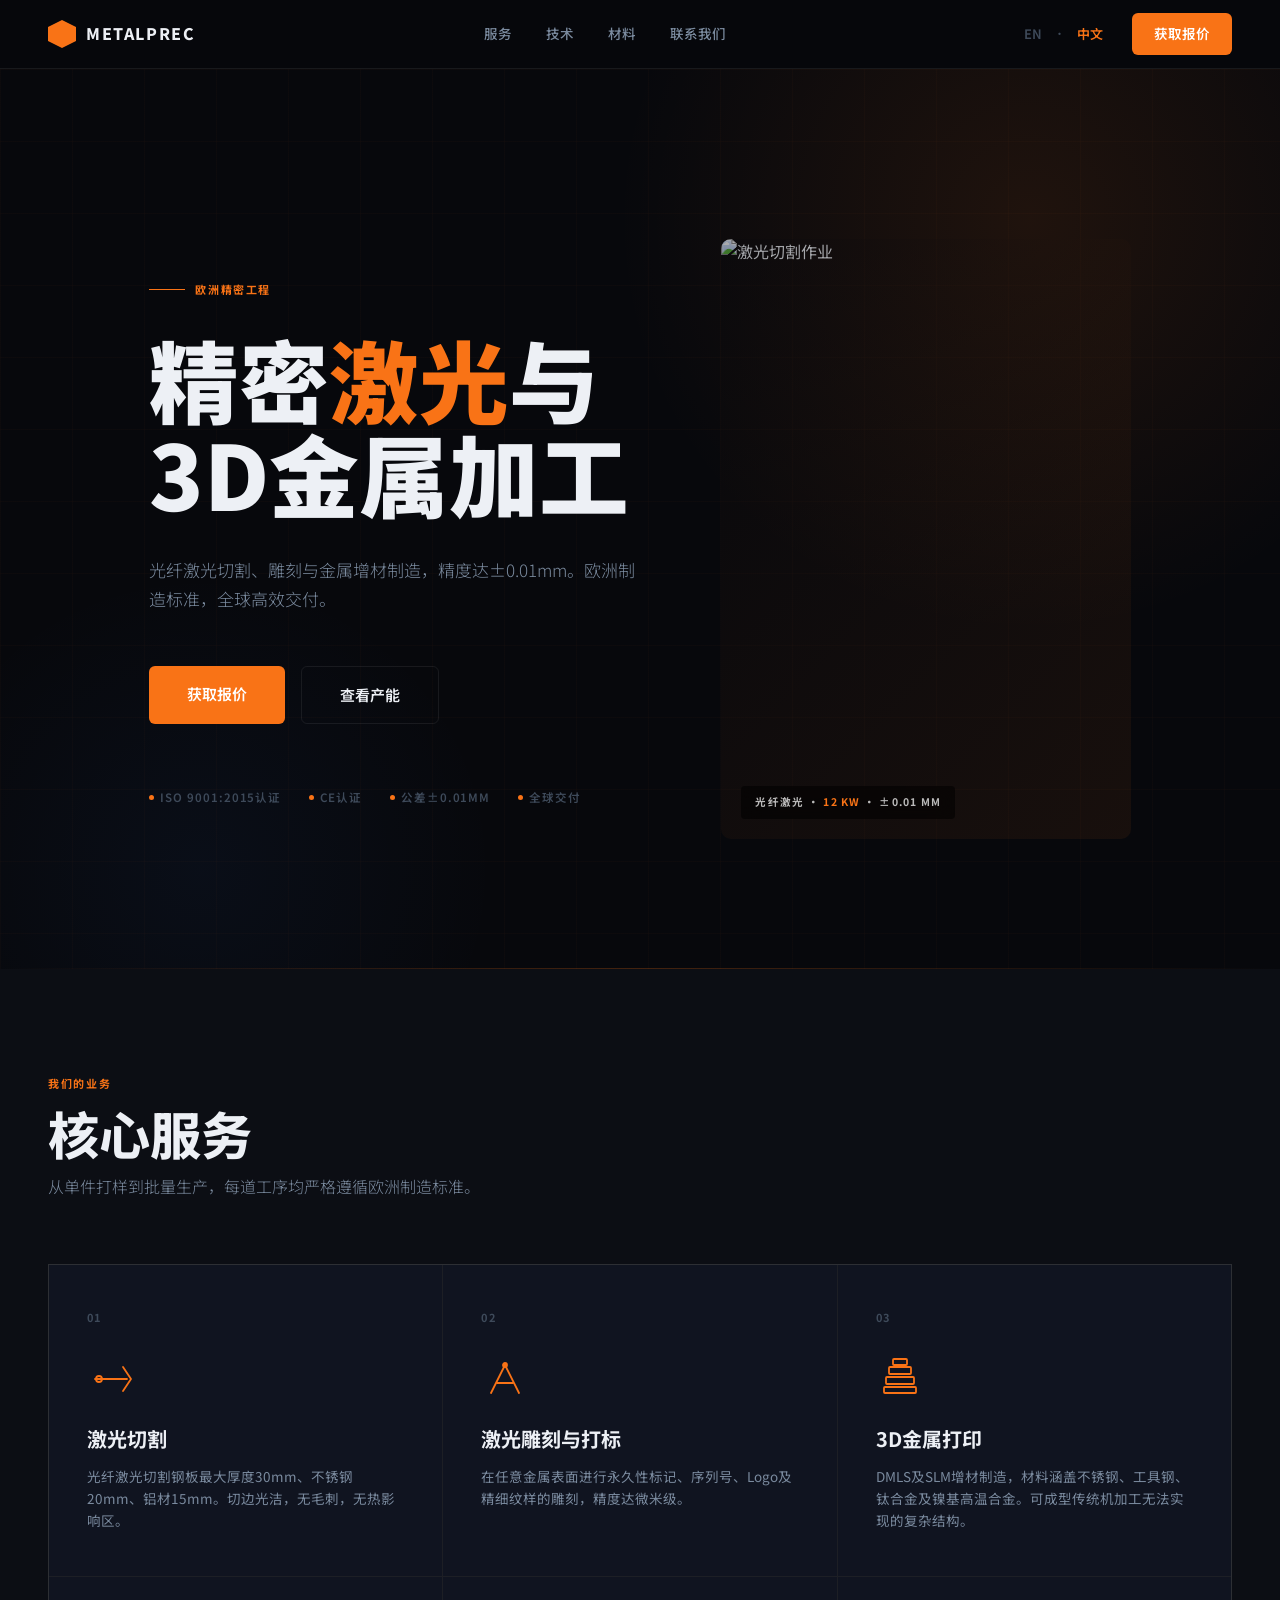
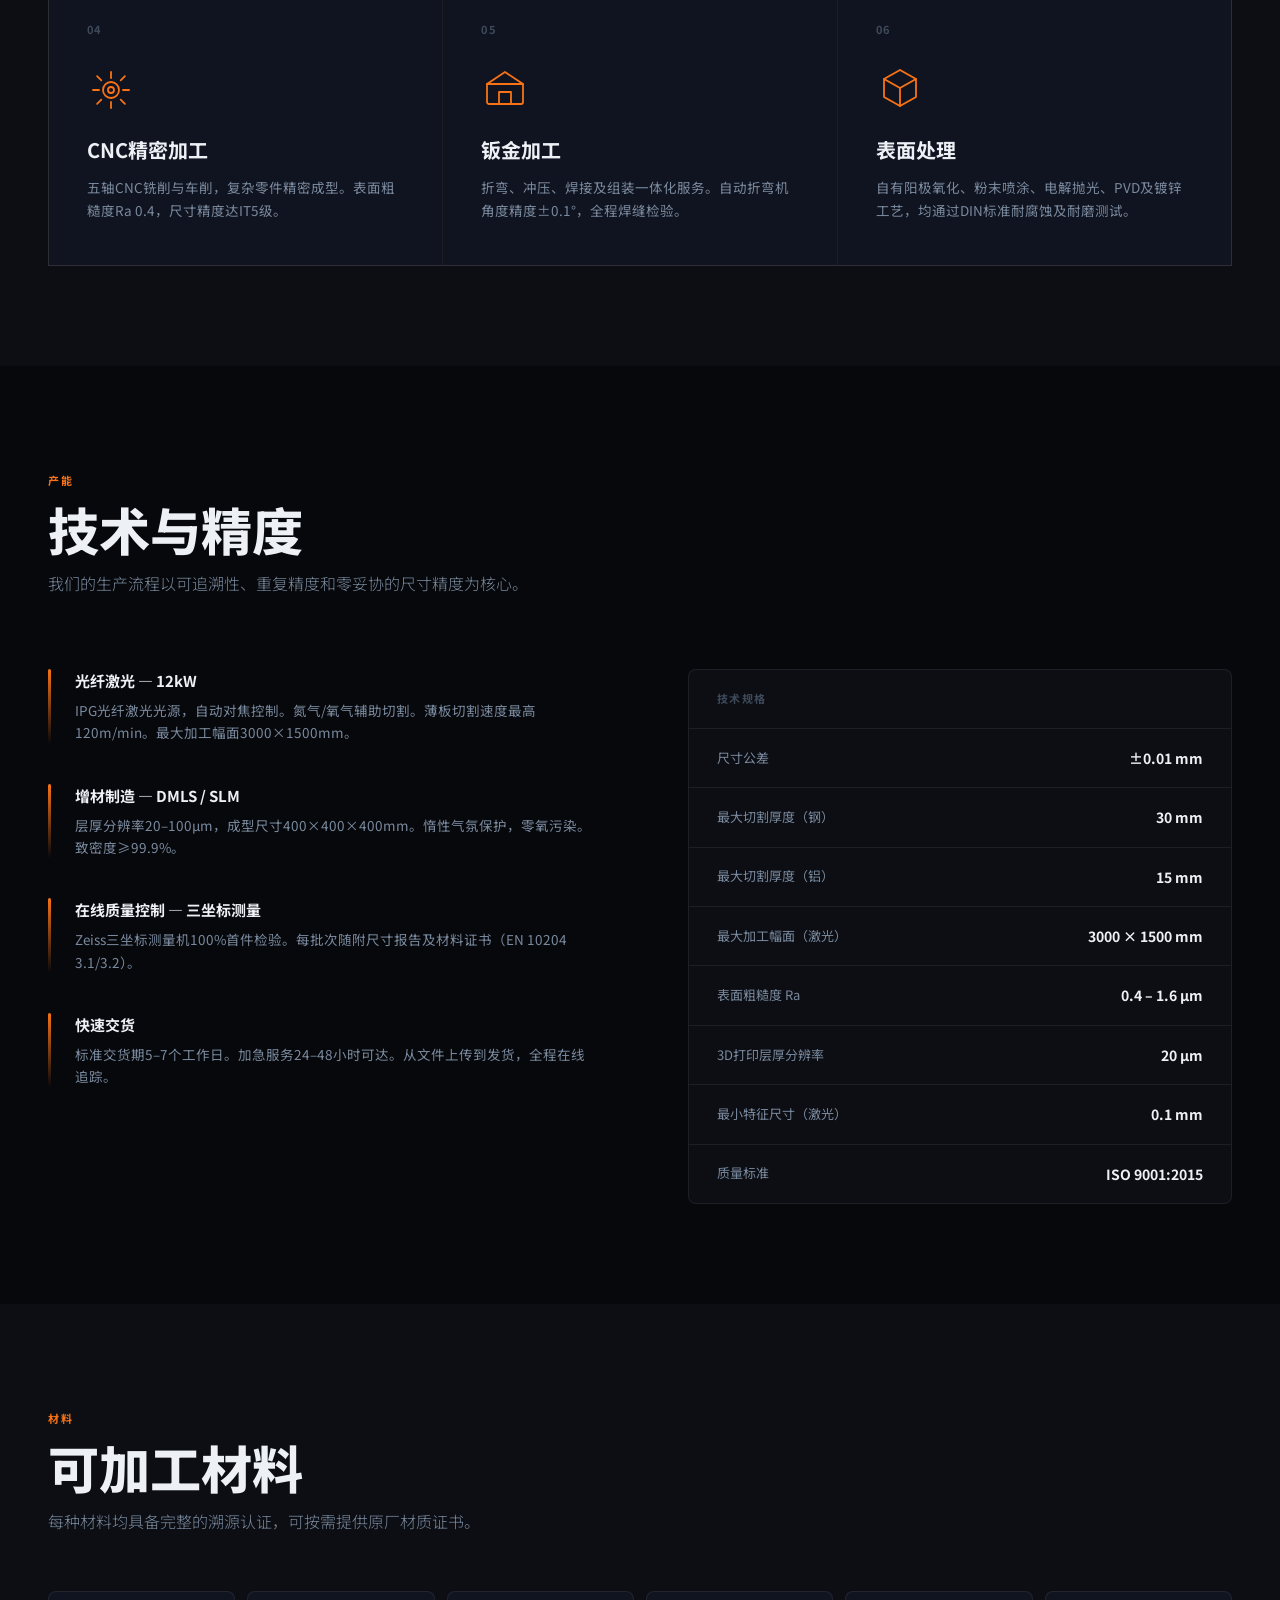
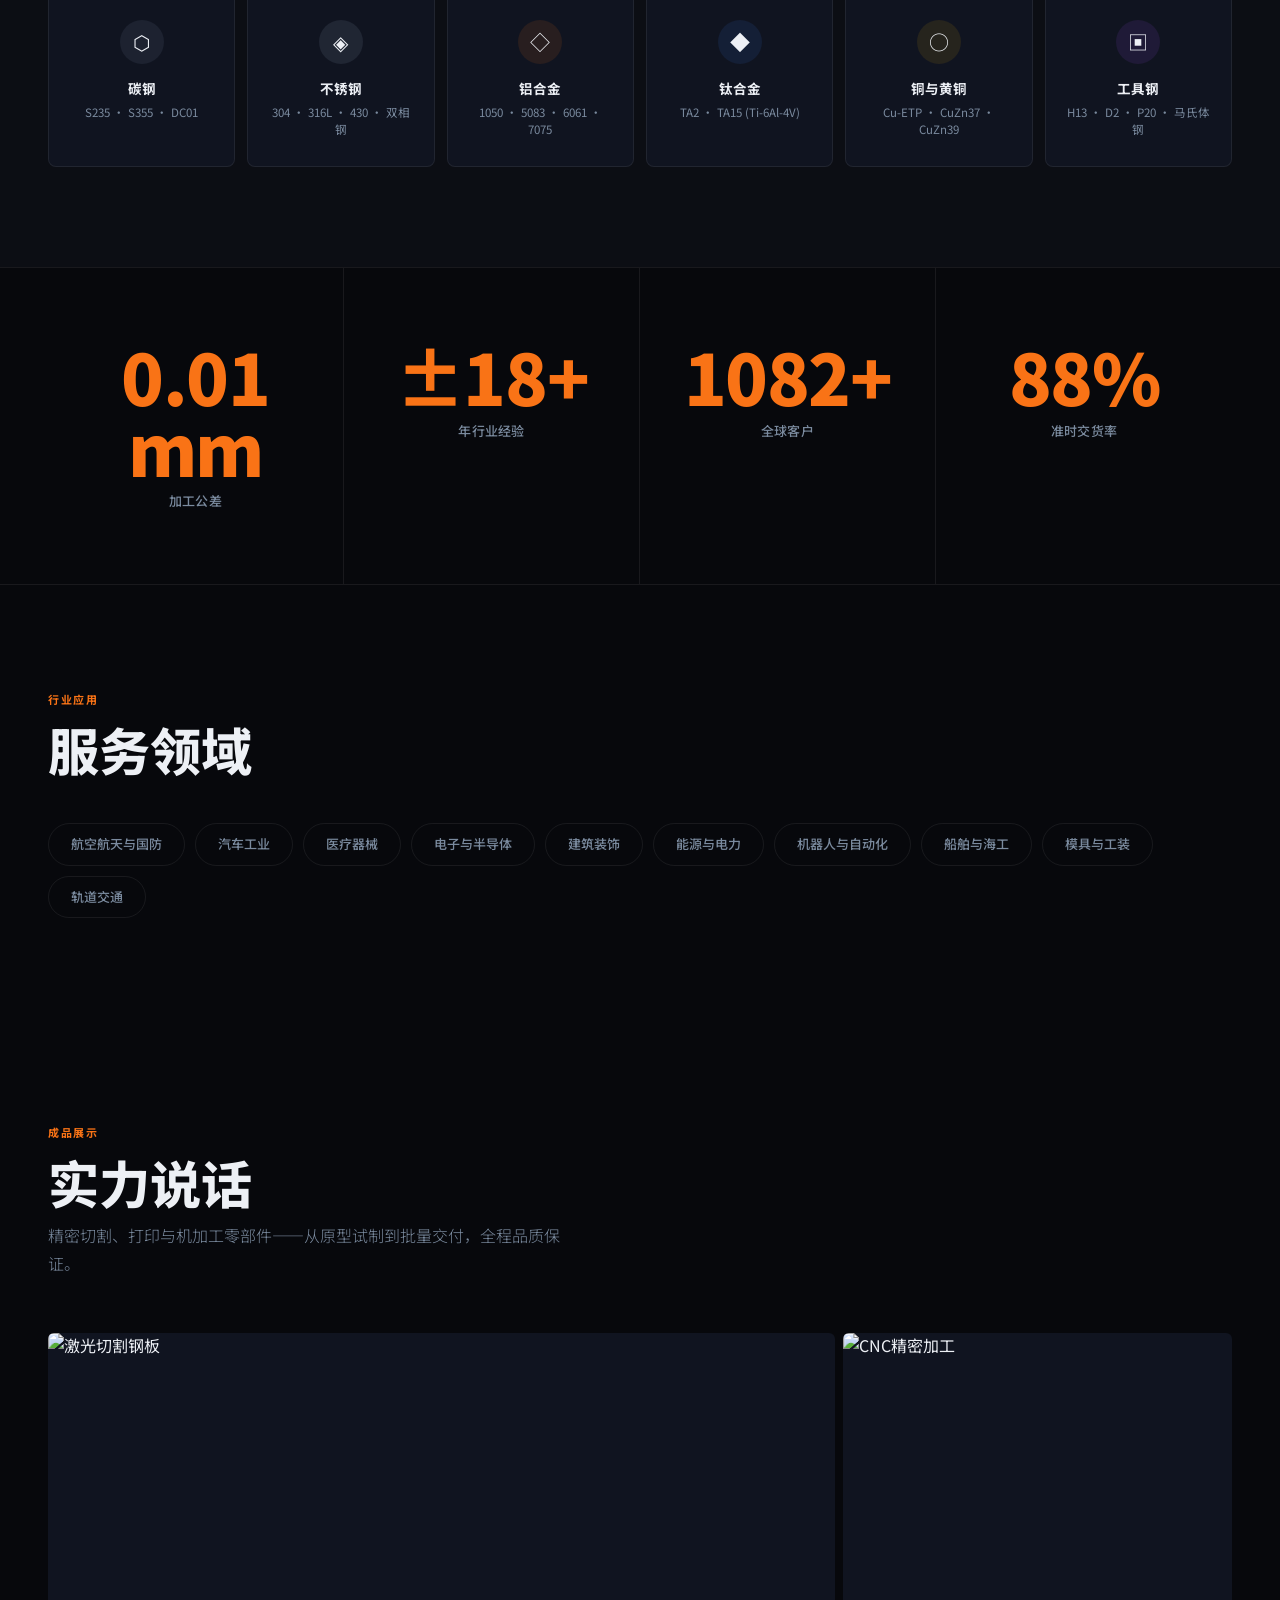
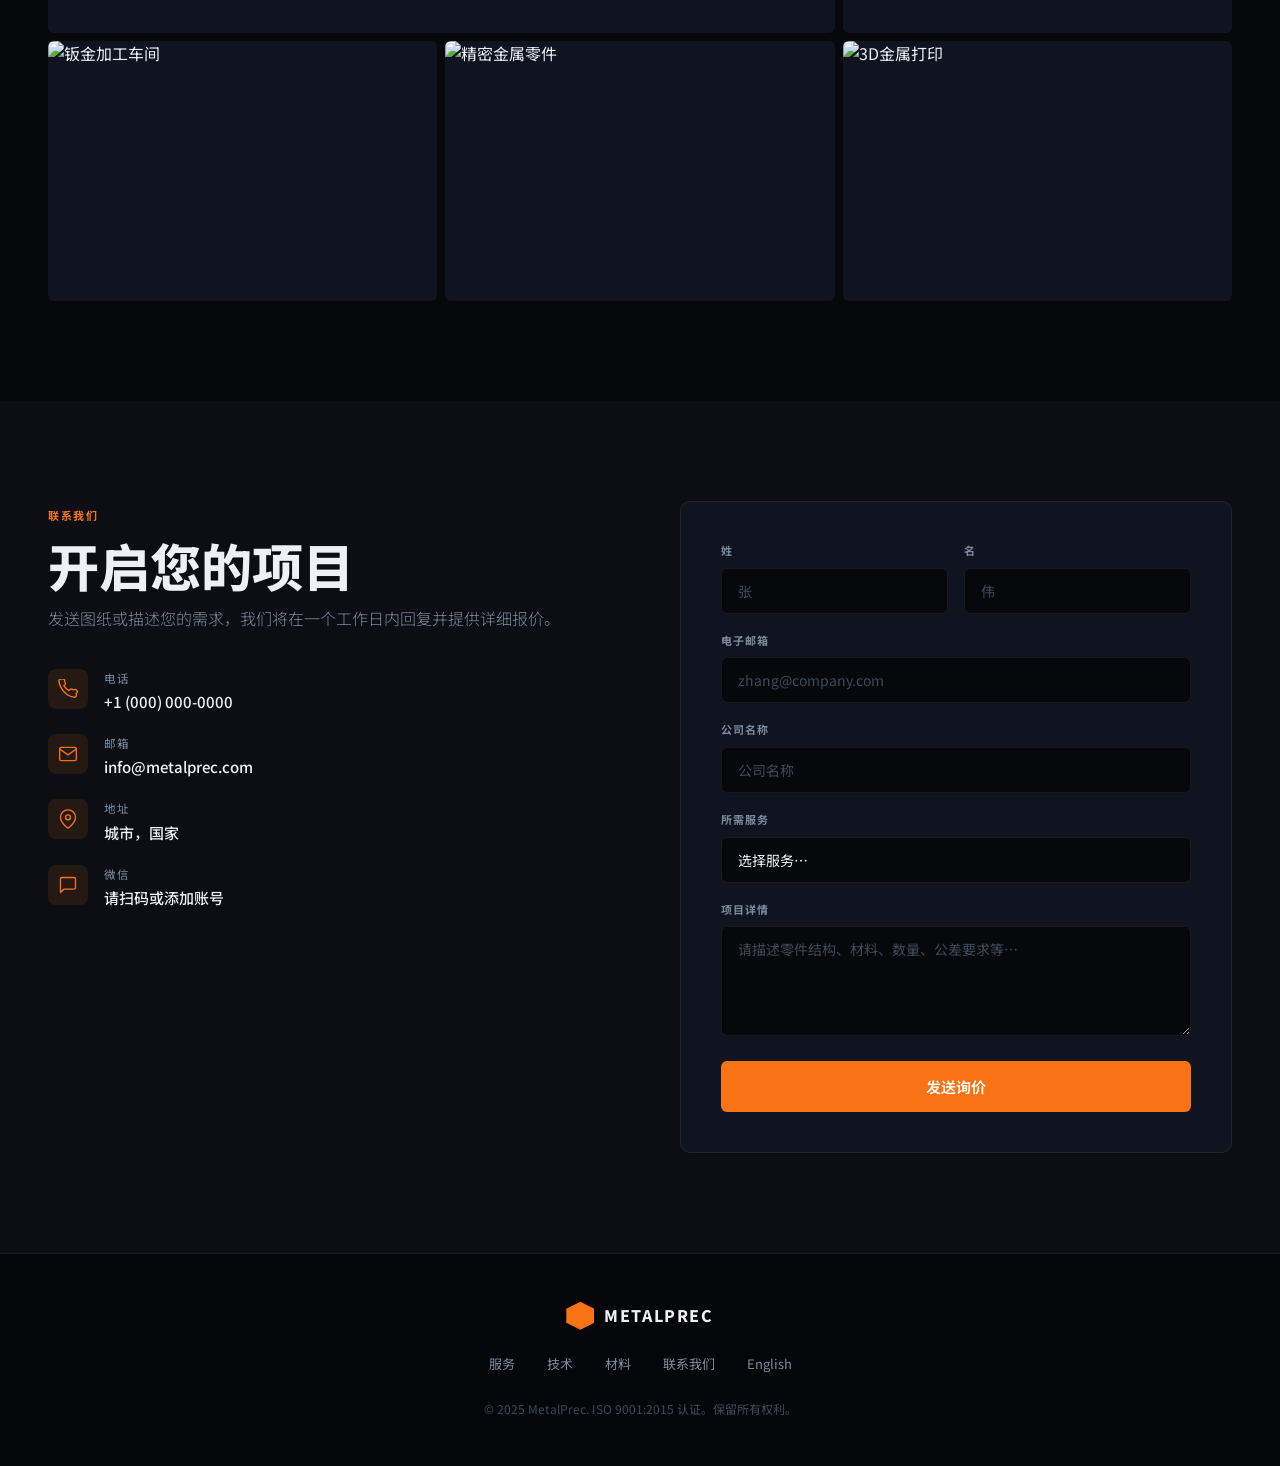
==== commit 8fd03329: "feat: hero split image + work gallery section (EN + ZH)" ====
--- a/zh.html
+++ b/zh.html
@@ -59,20 +59,26 @@
   <div class="hero-glow"></div>
   <div class="hero-glow2"></div>
   <div class="hero-inner">
-    <div class="hero-badge r"><span class="hero-badge-line"></span>欧洲精密工程</div>
-    <h1 class="hero-h r" style="transition-delay:.07s;font-size:clamp(48px,7vw,96px);line-height:1.05">
-      精密<em>激光</em>与<br>3D金属加工
-    </h1>
-    <p class="hero-p r" style="transition-delay:.14s">光纤激光切割、雕刻与金属增材制造，精度达±0.01mm。欧洲制造标准，全球高效交付。</p>
-    <div class="hero-btns r" style="transition-delay:.2s">
-      <a href="#contact" class="btn-primary">获取报价</a>
-      <a href="#services" class="btn-outline">查看产能</a>
-    </div>
-    <div class="hero-certs r" style="transition-delay:.26s">
-      <span class="cert"><span class="cert-dot"></span>ISO 9001:2015认证</span>
-      <span class="cert"><span class="cert-dot"></span>CE认证</span>
-      <span class="cert"><span class="cert-dot"></span>公差±0.01mm</span>
-      <span class="cert"><span class="cert-dot"></span>全球交付</span>
+    <div class="hero-content">
+      <div class="hero-badge r"><span class="hero-badge-line"></span>欧洲精密工程</div>
+      <h1 class="hero-h r" style="transition-delay:.07s;font-size:clamp(48px,7vw,96px);line-height:1.05">
+        精密<em>激光</em>与<br>3D金属加工
+      </h1>
+      <p class="hero-p r" style="transition-delay:.14s">光纤激光切割、雕刻与金属增材制造，精度达±0.01mm。欧洲制造标准，全球高效交付。</p>
+      <div class="hero-btns r" style="transition-delay:.2s">
+        <a href="#contact" class="btn-primary">获取报价</a>
+        <a href="#services" class="btn-outline">查看产能</a>
+      </div>
+      <div class="hero-certs r" style="transition-delay:.26s">
+        <span class="cert"><span class="cert-dot"></span>ISO 9001:2015认证</span>
+        <span class="cert"><span class="cert-dot"></span>CE认证</span>
+        <span class="cert"><span class="cert-dot"></span>公差±0.01mm</span>
+        <span class="cert"><span class="cert-dot"></span>全球交付</span>
+      </div>
+    </div>
+    <div class="hero-visual r" style="transition-delay:.12s">
+      <img src="https://images.unsplash.com/photo-1565793298595-6a879b1d9492?auto=format&fit=crop&w=900&q=85" alt="激光切割作业" loading="eager">
+      <div class="hero-visual-tag">光纤激光 · <span>12 kW</span> · ±0.01 mm</div>
     </div>
   </div>
   <div class="hero-laser"></div>
@@ -305,6 +311,37 @@
   </div>
 </section>
 
+<!-- GALLERY -->
+<section id="gallery" class="section">
+  <div class="w">
+    <div class="r"><span class="eyebrow">成品展示</span></div>
+    <h2 class="sh r" style="transition-delay:.05s">实力说话</h2>
+    <p class="sp r" style="transition-delay:.09s">精密切割、打印与机加工零部件——从原型试制到批量交付，全程品质保证。</p>
+    <div class="gallery-grid">
+      <div class="gallery-item r" style="transition-delay:.06s">
+        <img src="https://images.unsplash.com/photo-1504328345606-18bbc8c9d7d1?auto=format&fit=crop&w=1000&q=80" alt="激光切割钢板" loading="lazy">
+        <div class="gallery-label">激光切割 · 碳钢 12mm</div>
+      </div>
+      <div class="gallery-item r" style="transition-delay:.1s">
+        <img src="https://images.unsplash.com/photo-1581092580497-e0d23cbdf1dc?auto=format&fit=crop&w=700&q=80" alt="CNC精密加工" loading="lazy">
+        <div class="gallery-label">CNC加工 · 铝合金 7075</div>
+      </div>
+      <div class="gallery-item r" style="transition-delay:.14s">
+        <img src="https://images.unsplash.com/photo-1518709766631-a6a7f45921c3?auto=format&fit=crop&w=700&q=80" alt="钣金加工车间" loading="lazy">
+        <div class="gallery-label">钣金加工</div>
+      </div>
+      <div class="gallery-item r" style="transition-delay:.18s">
+        <img src="https://images.unsplash.com/photo-1558618666-fcd25c85cd64?auto=format&fit=crop&w=700&q=80" alt="精密金属零件" loading="lazy">
+        <div class="gallery-label">精密零件 · 不锈钢 316L</div>
+      </div>
+      <div class="gallery-item r" style="transition-delay:.22s">
+        <img src="https://images.unsplash.com/photo-1581091870934-c41e77e0e03d?auto=format&fit=crop&w=700&q=80" alt="3D金属打印" loading="lazy">
+        <div class="gallery-label">3D金属打印 · 钛合金 Ti-6Al-4V</div>
+      </div>
+    </div>
+  </div>
+</section>
+
 <!-- CONTACT -->
 <section id="contact" class="section">
   <div class="w">
--- a/style.css
+++ b/style.css
@@ -65,6 +65,24 @@
 .cert-dot{width:5px;height:5px;border-radius:50%;background:var(--ac);flex-shrink:0}
 .hero-laser{position:absolute;bottom:0;left:0;right:0;height:1px;background:linear-gradient(90deg,transparent 0%,var(--ac) 50%,transparent 100%);opacity:.25}
 
+/* ── HERO SPLIT LAYOUT ── */
+.hero-inner{display:grid;grid-template-columns:55fr 45fr;gap:72px;align-items:center}
+.hero-visual{position:relative;height:600px;border-radius:10px;overflow:hidden;flex-shrink:0}
+.hero-visual img{width:100%;height:100%;object-fit:cover;display:block}
+.hero-visual::after{content:'';position:absolute;inset:0;background:linear-gradient(135deg,rgba(7,8,12,.35) 0%,rgba(249,115,22,.07) 100%)}
+.hero-visual-tag{position:absolute;bottom:20px;left:20px;z-index:1;font-size:10.5px;font-weight:700;letter-spacing:.12em;text-transform:uppercase;color:rgba(255,255,255,.72);background:rgba(0,0,0,.55);padding:8px 14px;border-radius:4px;backdrop-filter:blur(8px)}
+.hero-visual-tag span{color:var(--ac)}
+
+/* ── GALLERY ── */
+#gallery{background:var(--bg)}
+.gallery-grid{display:grid;grid-template-columns:repeat(3,1fr);grid-template-rows:300px 260px;gap:8px;margin-top:56px}
+.gallery-item{overflow:hidden;border-radius:6px;position:relative;background:var(--s2)}
+.gallery-item:first-child{grid-column:span 2}
+.gallery-item img{width:100%;height:100%;object-fit:cover;display:block;transition:transform .5s cubic-bezier(.16,1,.3,1),filter .5s}
+.gallery-item:hover img{transform:scale(1.06);filter:brightness(1.1)}
+.gallery-label{position:absolute;bottom:0;left:0;right:0;padding:24px 18px 16px;background:linear-gradient(transparent,rgba(0,0,0,.88));color:#fff;font-size:13px;font-weight:600;opacity:0;transition:opacity .25s;letter-spacing:.01em}
+.gallery-item:hover .gallery-label{opacity:1}
+
 /* ── SECTION COMMONS ── */
 .section{padding:100px 0}
 .w{max-width:1300px;margin:0 auto;padding:0 48px}
@@ -161,11 +179,14 @@
 @media(max-width:1100px){
   .nav-inner{padding:0 28px}
   .w{padding:0 28px}
-  .hero-inner{padding:110px 28px 80px}
+  .hero-inner{grid-template-columns:1fr;padding:110px 28px 80px;gap:40px}
+  .hero-visual{height:420px}
   .srv-grid{grid-template-columns:repeat(2,1fr)}
   .mat-grid{grid-template-columns:repeat(3,1fr)}
   .tech-wrap{grid-template-columns:1fr;gap:48px}
   .contact-grid{grid-template-columns:1fr}
+  .gallery-grid{grid-template-columns:repeat(2,1fr);grid-template-rows:240px 240px 240px}
+  .gallery-item:first-child{grid-column:span 2}
 }
 @media(max-width:768px){
   .nav-links,.btn-cta,.lang-sw{display:none}
@@ -173,6 +194,7 @@
   .nav-inner{padding:0 20px}
   .w{padding:0 20px}
   .hero-inner{padding:96px 20px 64px}
+  .hero-visual{height:300px}
   .srv-grid{grid-template-columns:1fr}
   .stats-grid{grid-template-columns:1fr 1fr}
   .stat:nth-child(2){border-right:none}
@@ -188,6 +210,8 @@
   .mat-grid{grid-template-columns:repeat(2,1fr)}
   .hero-btns{flex-direction:column}
   .hero-h{font-size:52px}
+  .gallery-grid{grid-template-columns:1fr;grid-template-rows:none}
+  .gallery-item,.gallery-item:first-child{grid-column:span 1;height:220px}
 }
 
 /* ── CHINESE FONT OVERRIDE ── */
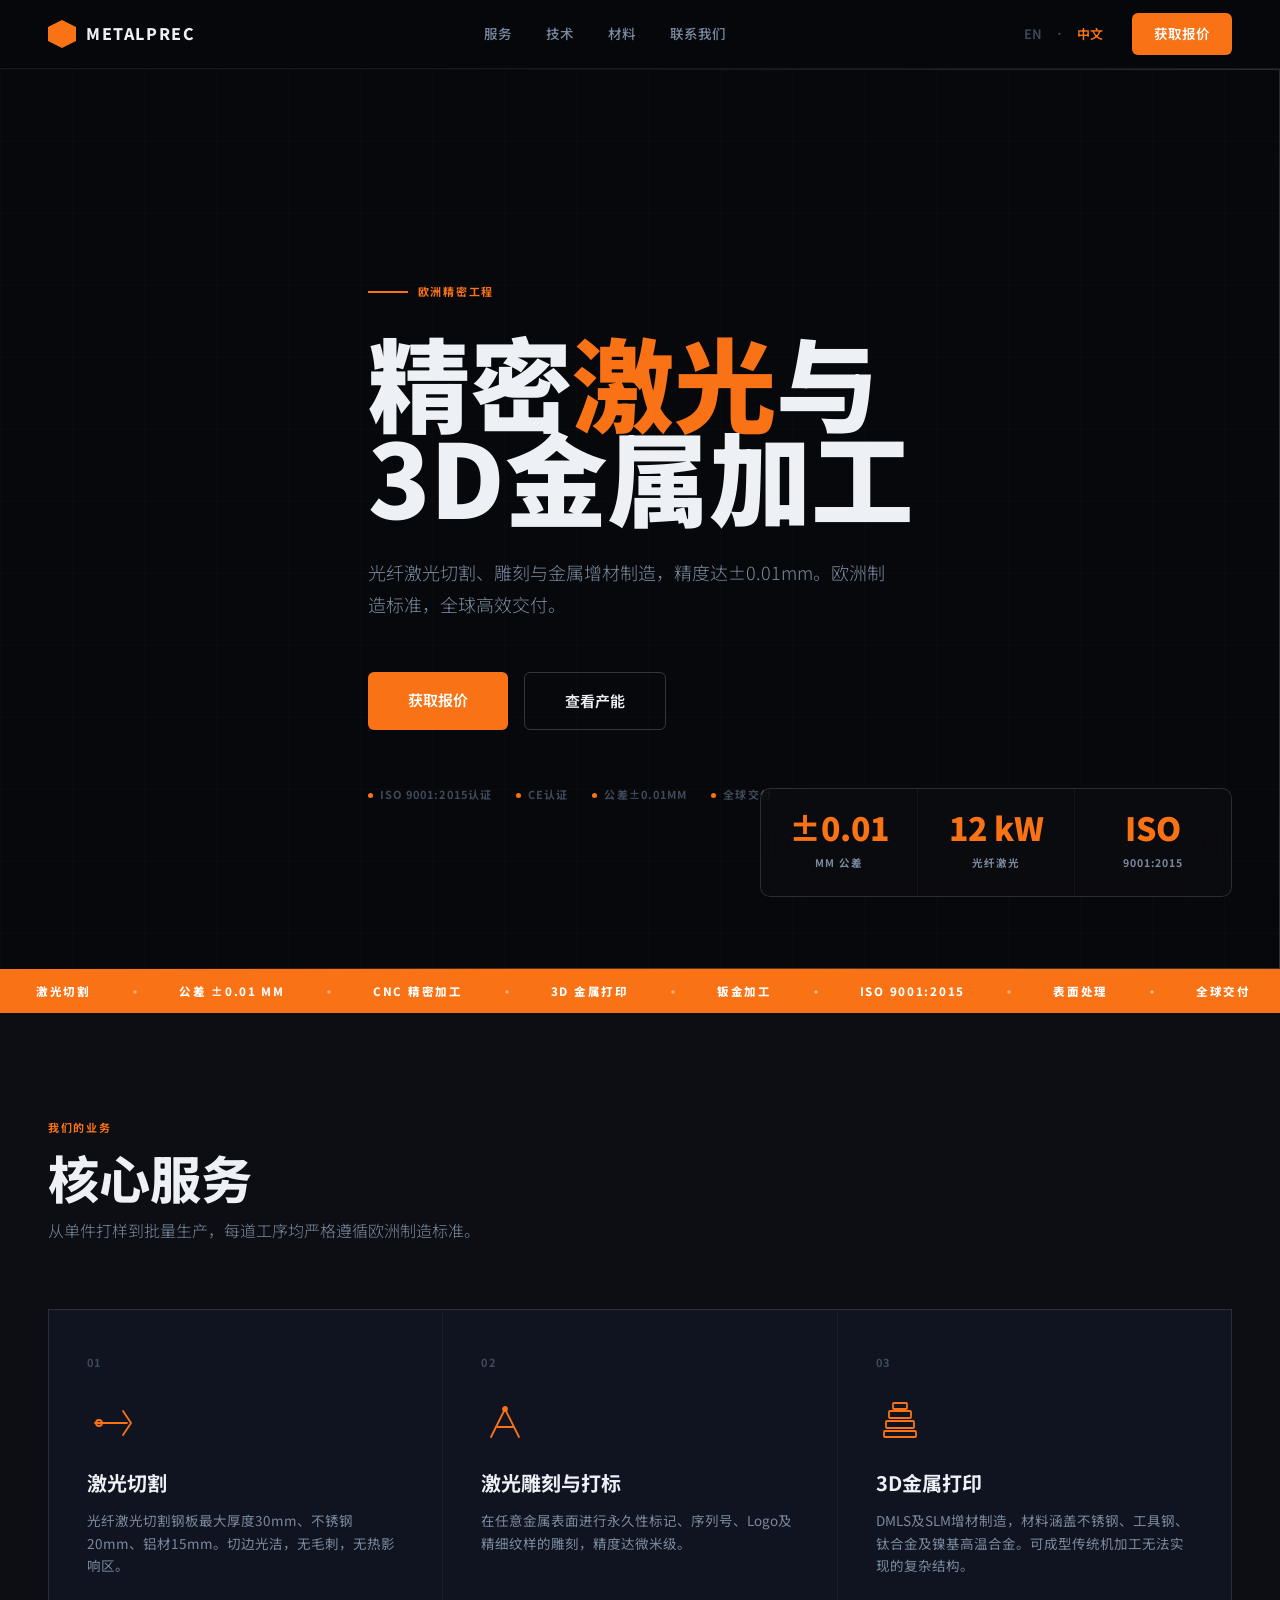
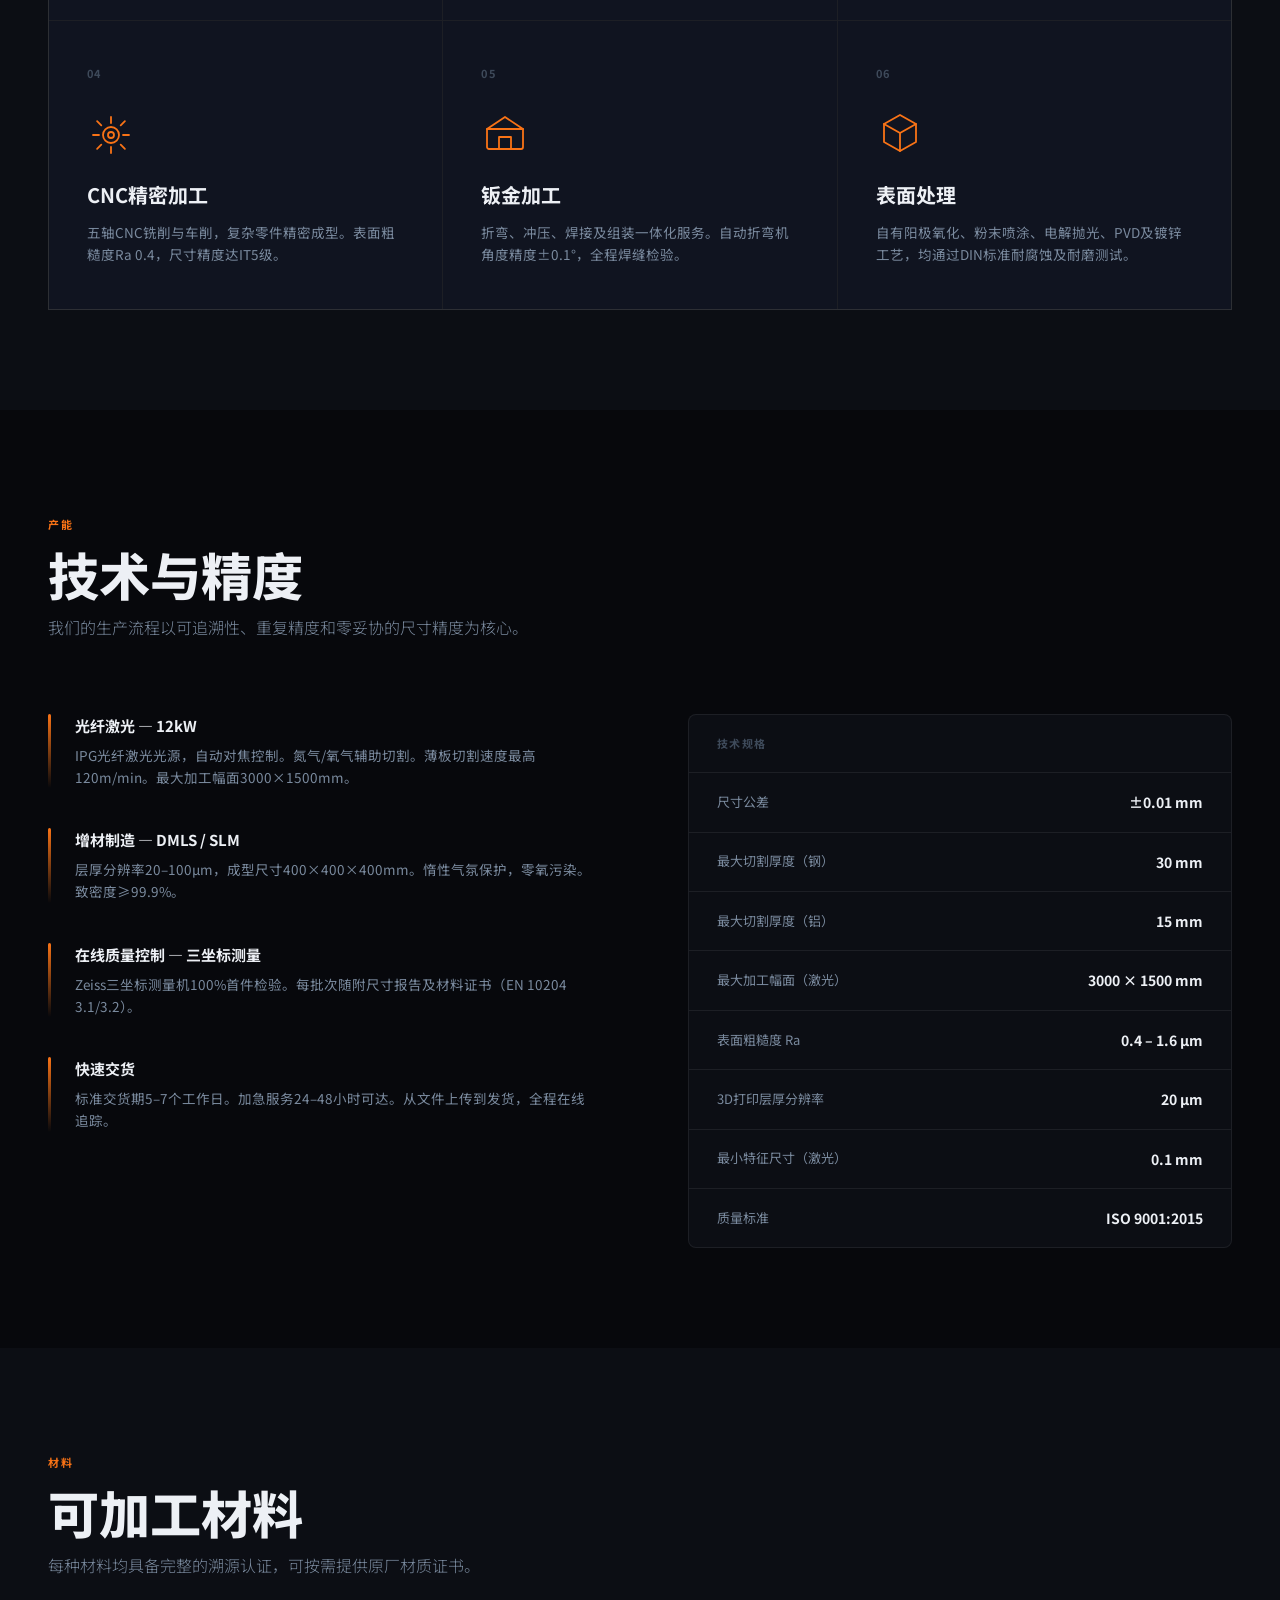
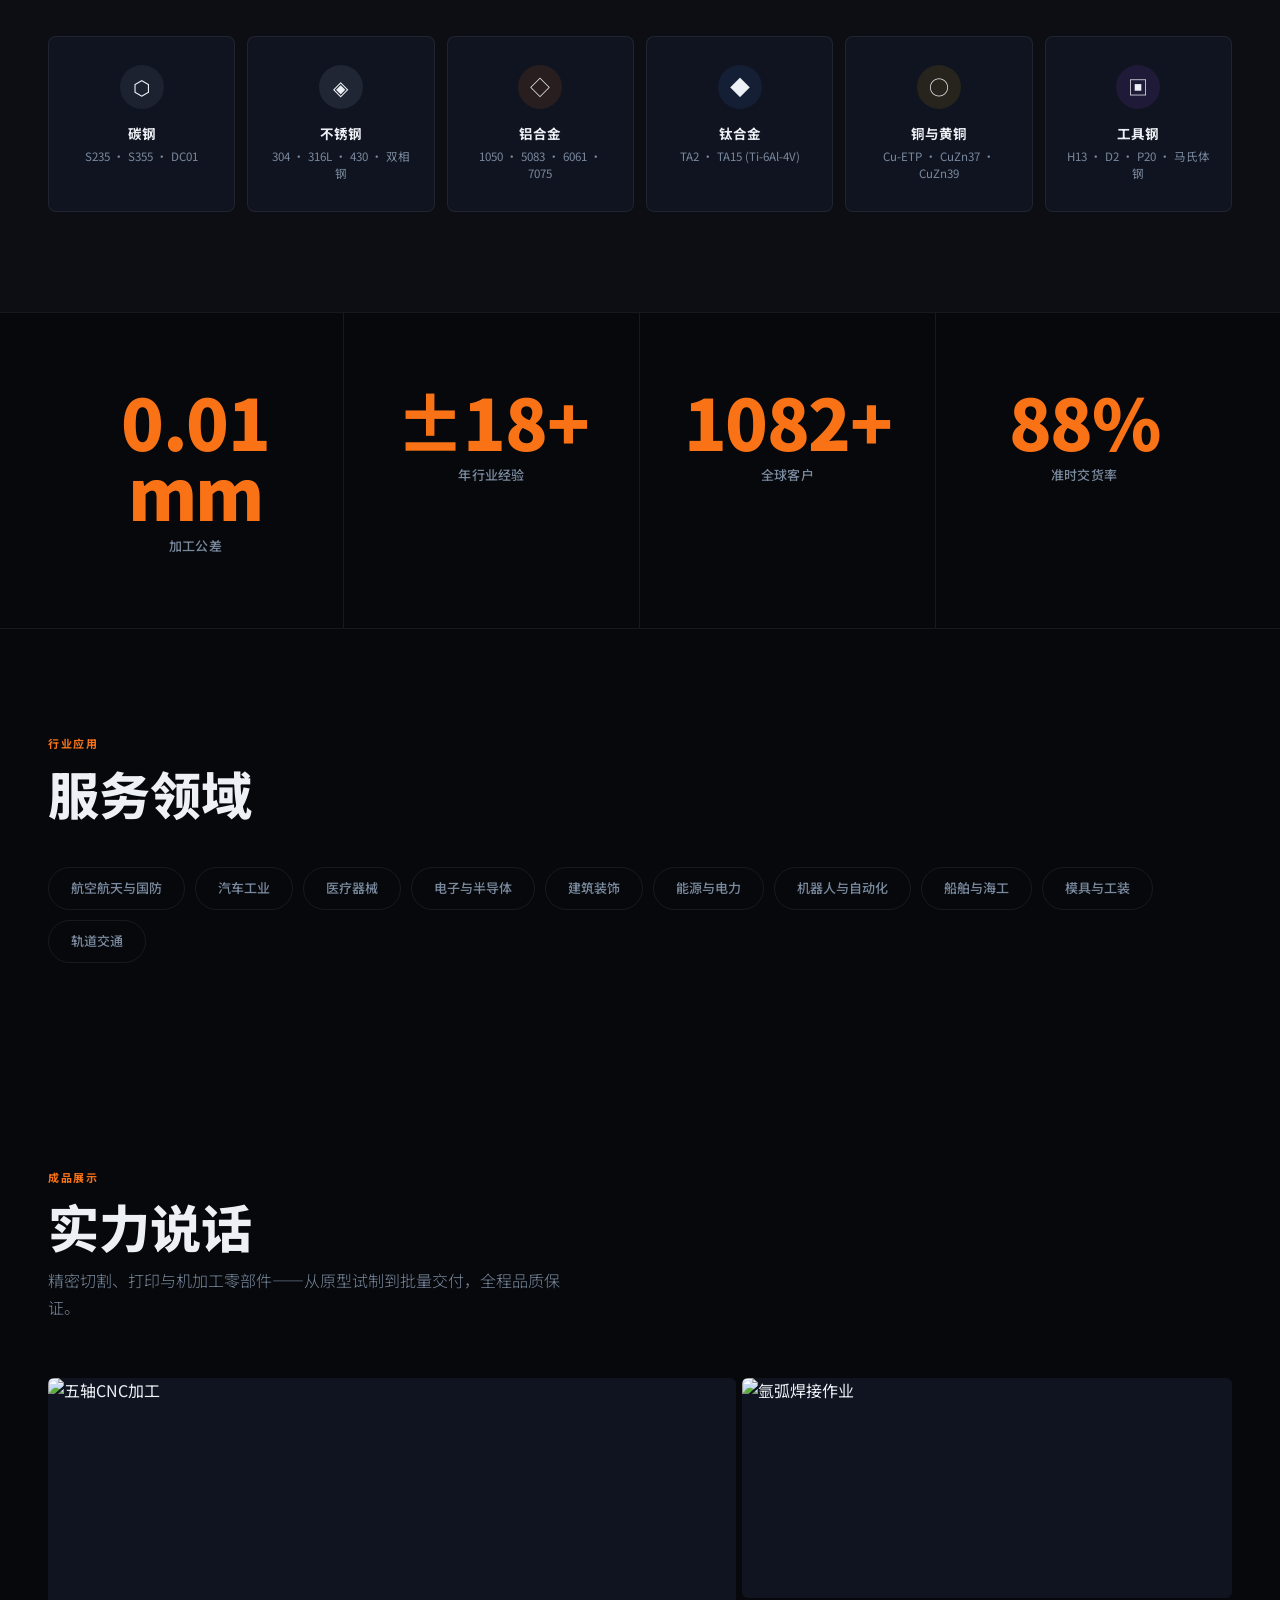
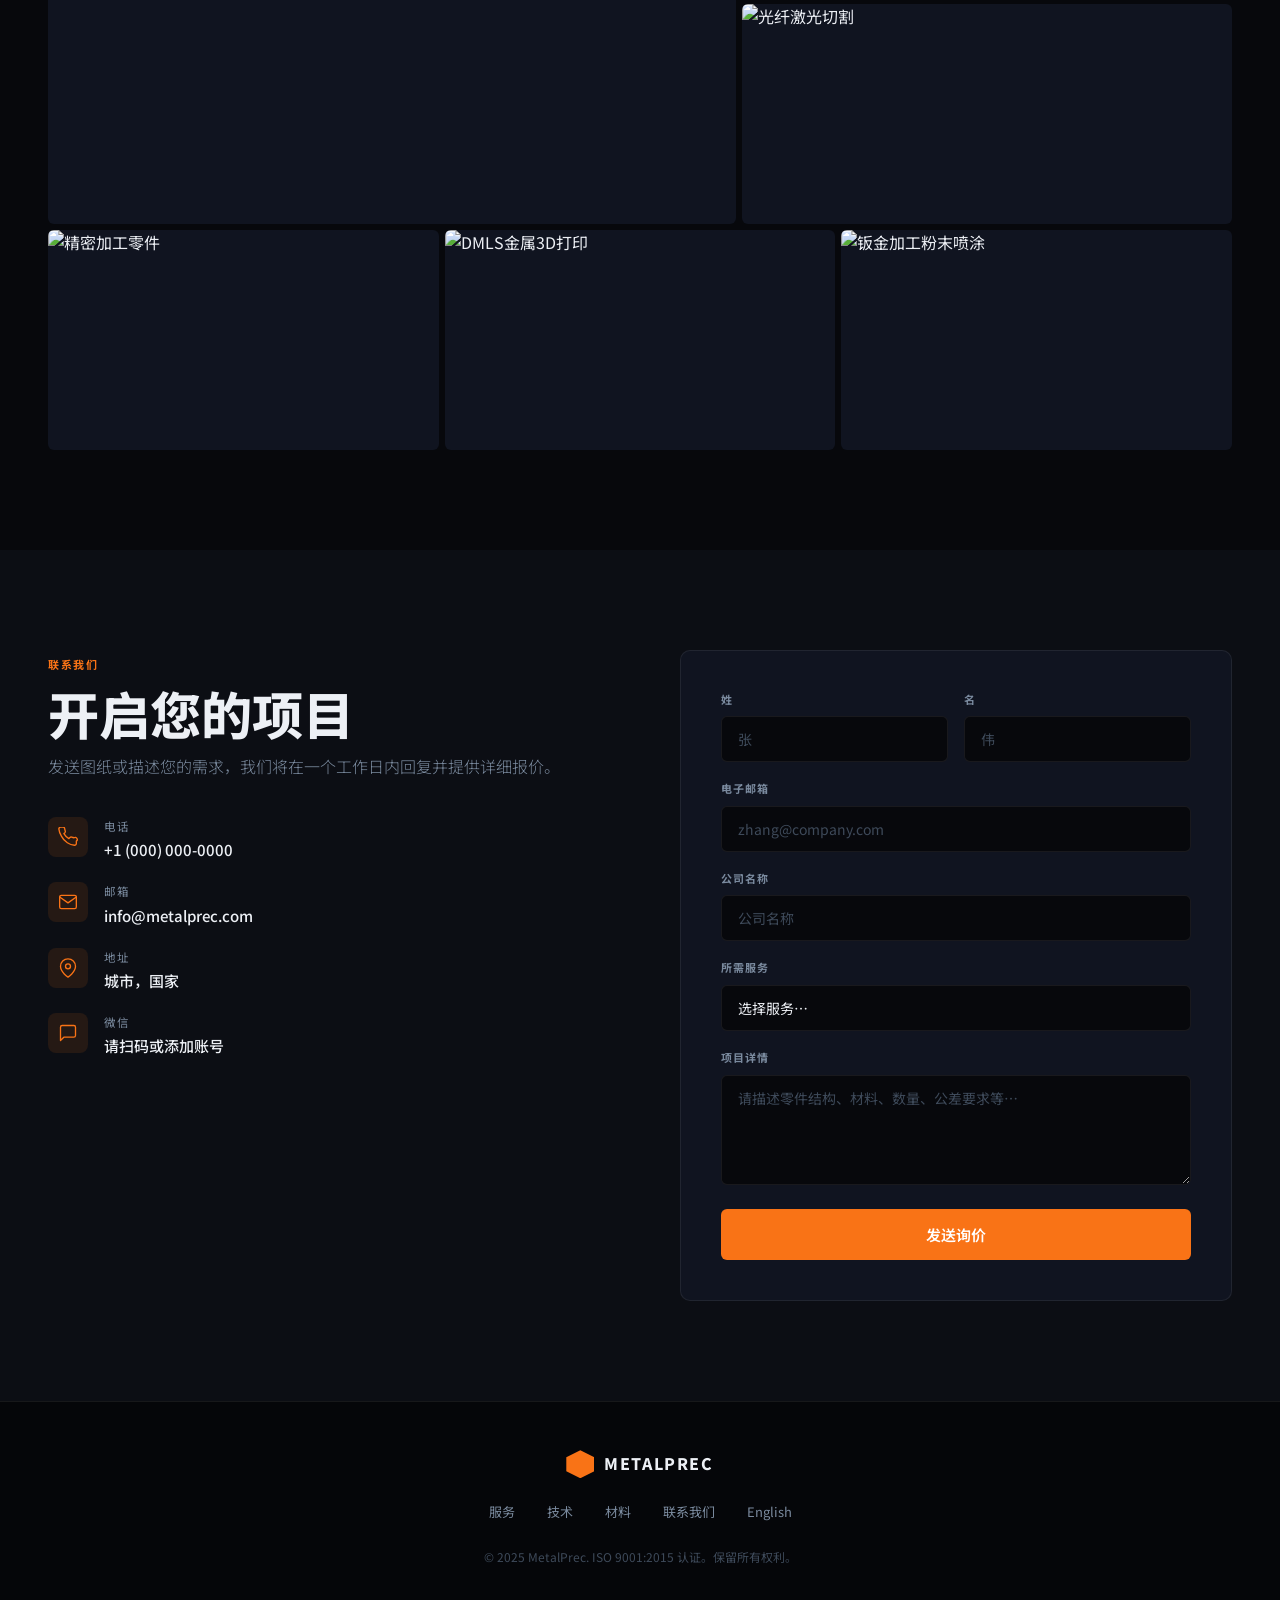
==== commit 7551c938: "feat: full-bleed hero bg, ticker marquee, 12-col gallery, metrics card" ====
--- a/zh.html
+++ b/zh.html
@@ -55,34 +55,56 @@
 
 <!-- HERO -->
 <section id="hero">
+  <div class="hero-bg">
+    <img src="https://images.unsplash.com/photo-1581092918056-0c6f7dd8f9dc?auto=format&fit=crop&w=1920&q=85" alt="" aria-hidden="true" loading="eager">
+  </div>
   <div class="hero-grid"></div>
-  <div class="hero-glow"></div>
-  <div class="hero-glow2"></div>
   <div class="hero-inner">
-    <div class="hero-content">
-      <div class="hero-badge r"><span class="hero-badge-line"></span>欧洲精密工程</div>
-      <h1 class="hero-h r" style="transition-delay:.07s;font-size:clamp(48px,7vw,96px);line-height:1.05">
-        精密<em>激光</em>与<br>3D金属加工
-      </h1>
-      <p class="hero-p r" style="transition-delay:.14s">光纤激光切割、雕刻与金属增材制造，精度达±0.01mm。欧洲制造标准，全球高效交付。</p>
-      <div class="hero-btns r" style="transition-delay:.2s">
-        <a href="#contact" class="btn-primary">获取报价</a>
-        <a href="#services" class="btn-outline">查看产能</a>
-      </div>
-      <div class="hero-certs r" style="transition-delay:.26s">
-        <span class="cert"><span class="cert-dot"></span>ISO 9001:2015认证</span>
-        <span class="cert"><span class="cert-dot"></span>CE认证</span>
-        <span class="cert"><span class="cert-dot"></span>公差±0.01mm</span>
-        <span class="cert"><span class="cert-dot"></span>全球交付</span>
-      </div>
-    </div>
-    <div class="hero-visual r" style="transition-delay:.12s">
-      <img src="https://images.unsplash.com/photo-1565793298595-6a879b1d9492?auto=format&fit=crop&w=900&q=85" alt="激光切割作业" loading="eager">
-      <div class="hero-visual-tag">光纤激光 · <span>12 kW</span> · ±0.01 mm</div>
-    </div>
+    <div class="hero-badge r"><span class="hero-badge-line"></span>欧洲精密工程</div>
+    <h1 class="hero-h r" style="transition-delay:.07s;font-size:clamp(52px,8vw,110px);line-height:.92">
+      精密<em>激光</em>与<br>3D金属加工
+    </h1>
+    <p class="hero-p r" style="transition-delay:.14s">光纤激光切割、雕刻与金属增材制造，精度达±0.01mm。欧洲制造标准，全球高效交付。</p>
+    <div class="hero-btns r" style="transition-delay:.2s">
+      <a href="#contact" class="btn-primary">获取报价</a>
+      <a href="#services" class="btn-outline">查看产能</a>
+    </div>
+    <div class="hero-certs r" style="transition-delay:.26s">
+      <span class="cert"><span class="cert-dot"></span>ISO 9001:2015认证</span>
+      <span class="cert"><span class="cert-dot"></span>CE认证</span>
+      <span class="cert"><span class="cert-dot"></span>公差±0.01mm</span>
+      <span class="cert"><span class="cert-dot"></span>全球交付</span>
+    </div>
+  </div>
+  <div class="hero-metrics">
+    <div class="hm"><span class="hm-val">±0.01</span><span class="hm-lbl">mm 公差</span></div>
+    <div class="hm"><span class="hm-val">12 kW</span><span class="hm-lbl">光纤激光</span></div>
+    <div class="hm"><span class="hm-val">ISO</span><span class="hm-lbl">9001:2015</span></div>
   </div>
   <div class="hero-laser"></div>
 </section>
+
+<!-- TICKER -->
+<div class="ticker">
+  <div class="ticker-track">
+    <span class="ticker-item">激光切割</span><span class="ticker-sep">·</span>
+    <span class="ticker-item">公差 ±0.01 mm</span><span class="ticker-sep">·</span>
+    <span class="ticker-item">CNC 精密加工</span><span class="ticker-sep">·</span>
+    <span class="ticker-item">3D 金属打印</span><span class="ticker-sep">·</span>
+    <span class="ticker-item">钣金加工</span><span class="ticker-sep">·</span>
+    <span class="ticker-item">ISO 9001:2015</span><span class="ticker-sep">·</span>
+    <span class="ticker-item">表面处理</span><span class="ticker-sep">·</span>
+    <span class="ticker-item">全球交付</span><span class="ticker-sep">·</span>
+    <span class="ticker-item">激光切割</span><span class="ticker-sep">·</span>
+    <span class="ticker-item">公差 ±0.01 mm</span><span class="ticker-sep">·</span>
+    <span class="ticker-item">CNC 精密加工</span><span class="ticker-sep">·</span>
+    <span class="ticker-item">3D 金属打印</span><span class="ticker-sep">·</span>
+    <span class="ticker-item">钣金加工</span><span class="ticker-sep">·</span>
+    <span class="ticker-item">ISO 9001:2015</span><span class="ticker-sep">·</span>
+    <span class="ticker-item">表面处理</span><span class="ticker-sep">·</span>
+    <span class="ticker-item">全球交付</span><span class="ticker-sep">·</span>
+  </div>
+</div>
 
 <!-- SERVICES -->
 <section id="services" class="section">
@@ -318,25 +340,29 @@
     <h2 class="sh r" style="transition-delay:.05s">实力说话</h2>
     <p class="sp r" style="transition-delay:.09s">精密切割、打印与机加工零部件——从原型试制到批量交付，全程品质保证。</p>
     <div class="gallery-grid">
-      <div class="gallery-item r" style="transition-delay:.06s">
-        <img src="https://images.unsplash.com/photo-1504328345606-18bbc8c9d7d1?auto=format&fit=crop&w=1000&q=80" alt="激光切割钢板" loading="lazy">
-        <div class="gallery-label">激光切割 · 碳钢 12mm</div>
-      </div>
-      <div class="gallery-item r" style="transition-delay:.1s">
-        <img src="https://images.unsplash.com/photo-1581092580497-e0d23cbdf1dc?auto=format&fit=crop&w=700&q=80" alt="CNC精密加工" loading="lazy">
-        <div class="gallery-label">CNC加工 · 铝合金 7075</div>
-      </div>
-      <div class="gallery-item r" style="transition-delay:.14s">
-        <img src="https://images.unsplash.com/photo-1518709766631-a6a7f45921c3?auto=format&fit=crop&w=700&q=80" alt="钣金加工车间" loading="lazy">
-        <div class="gallery-label">钣金加工</div>
-      </div>
-      <div class="gallery-item r" style="transition-delay:.18s">
-        <img src="https://images.unsplash.com/photo-1558618666-fcd25c85cd64?auto=format&fit=crop&w=700&q=80" alt="精密金属零件" loading="lazy">
-        <div class="gallery-label">精密零件 · 不锈钢 316L</div>
-      </div>
-      <div class="gallery-item r" style="transition-delay:.22s">
-        <img src="https://images.unsplash.com/photo-1581091870934-c41e77e0e03d?auto=format&fit=crop&w=700&q=80" alt="3D金属打印" loading="lazy">
-        <div class="gallery-label">3D金属打印 · 钛合金 Ti-6Al-4V</div>
+      <div class="gallery-item r">
+        <img src="https://images.unsplash.com/photo-1565793298595-6a879b1d9492?auto=format&fit=crop&w=1200&q=85" alt="五轴CNC加工" loading="lazy">
+        <div class="gallery-label">五轴CNC加工 · 铝合金 7075-T6</div>
+      </div>
+      <div class="gallery-item r" style="transition-delay:.05s">
+        <img src="https://images.unsplash.com/photo-1530124566582-a618bc2615dc?auto=format&fit=crop&w=800&q=80" alt="氩弧焊接作业" loading="lazy">
+        <div class="gallery-label">氩弧焊接 · 不锈钢 316L</div>
+      </div>
+      <div class="gallery-item r" style="transition-delay:.09s">
+        <img src="https://images.unsplash.com/photo-1504328345606-18bbc8c9d7d1?auto=format&fit=crop&w=800&q=80" alt="光纤激光切割" loading="lazy">
+        <div class="gallery-label">光纤激光切割 · 钢板 20mm</div>
+      </div>
+      <div class="gallery-item r" style="transition-delay:.13s">
+        <img src="https://images.unsplash.com/photo-1558618666-fcd25c85cd64?auto=format&fit=crop&w=700&q=80" alt="精密加工零件" loading="lazy">
+        <div class="gallery-label">精密零件 · 公差 ±0.01mm</div>
+      </div>
+      <div class="gallery-item r" style="transition-delay:.17s">
+        <img src="https://images.unsplash.com/photo-1581091870934-c41e77e0e03d?auto=format&fit=crop&w=700&q=80" alt="DMLS金属3D打印" loading="lazy">
+        <div class="gallery-label">DMLS增材制造 · 钛合金 Ti-6Al-4V</div>
+      </div>
+      <div class="gallery-item r" style="transition-delay:.21s">
+        <img src="https://images.unsplash.com/photo-1518709766631-a6a7f45921c3?auto=format&fit=crop&w=700&q=80" alt="钣金加工粉末喷涂" loading="lazy">
+        <div class="gallery-label">钣金加工 · 粉末喷涂处理</div>
       </div>
     </div>
   </div>
--- a/style.css
+++ b/style.css
@@ -45,43 +45,54 @@
 .nav-mobile .btn-cta{display:block;text-align:center;margin-top:16px;border-bottom:none;padding:14px 22px}
 
 /* ── HERO ── */
+/* ── HERO ── */
 #hero{position:relative;min-height:100vh;display:flex;align-items:center;overflow:hidden;background:var(--bg)}
-.hero-grid{position:absolute;inset:0;background-image:linear-gradient(rgba(249,115,22,.025) 1px,transparent 1px),linear-gradient(90deg,rgba(249,115,22,.025) 1px,transparent 1px);background-size:72px 72px}
-.hero-glow{position:absolute;top:-300px;right:-200px;width:900px;height:900px;background:radial-gradient(circle,rgba(249,115,22,.1) 0%,transparent 65%);pointer-events:none}
-.hero-glow2{position:absolute;bottom:-200px;left:-100px;width:600px;height:600px;background:radial-gradient(circle,rgba(59,130,246,.05) 0%,transparent 70%);pointer-events:none}
-.hero-inner{position:relative;max-width:1300px;margin:0 auto;padding:130px 48px 90px}
-.hero-badge{display:inline-flex;align-items:center;gap:10px;font-size:11px;font-weight:700;letter-spacing:.14em;text-transform:uppercase;color:var(--ac);margin-bottom:32px}
-.hero-badge-line{width:36px;height:1.5px;background:var(--ac)}
-.hero-h{font-family:'Barlow Condensed',sans-serif;font-size:clamp(58px,9vw,116px);font-weight:900;line-height:.9;letter-spacing:-.01em;text-transform:uppercase;color:var(--t);margin-bottom:36px;max-width:960px}
+.hero-bg{position:absolute;inset:0;z-index:0}
+.hero-bg img{width:100%;height:100%;object-fit:cover;object-position:center 40%;display:block;filter:brightness(.38) saturate(1.3)}
+.hero-bg::after{content:'';position:absolute;inset:0;background:linear-gradient(100deg,rgba(7,8,12,1) 30%,rgba(7,8,12,.75) 58%,rgba(7,8,12,.35) 100%)}
+.hero-grid{position:absolute;inset:0;z-index:1;background-image:linear-gradient(rgba(249,115,22,.018) 1px,transparent 1px),linear-gradient(90deg,rgba(249,115,22,.018) 1px,transparent 1px);background-size:72px 72px}
+.hero-inner{position:relative;z-index:2;max-width:1300px;margin:0 auto;padding:140px 48px 100px}
+.hero-badge{display:inline-flex;align-items:center;gap:10px;font-size:11px;font-weight:700;letter-spacing:.16em;text-transform:uppercase;color:var(--ac);margin-bottom:32px}
+.hero-badge-line{width:40px;height:1.5px;background:var(--ac)}
+.hero-h{font-family:'Barlow Condensed',sans-serif;font-size:clamp(64px,10vw,128px);font-weight:900;line-height:.88;letter-spacing:-.01em;text-transform:uppercase;color:var(--t);margin-bottom:36px;max-width:820px}
 .hero-h em{color:var(--ac);font-style:normal}
-.hero-p{font-size:17px;color:var(--mid);line-height:1.75;max-width:500px;margin-bottom:52px;font-weight:300}
-.hero-btns{display:flex;gap:16px;flex-wrap:wrap;margin-bottom:64px}
-.btn-primary{font-size:15px;font-weight:600;color:#fff;background:var(--ac);padding:16px 38px;border-radius:6px;text-decoration:none;transition:background .15s,transform .15s,box-shadow .15s}
-.btn-primary:hover{background:var(--ac2);transform:translateY(-2px);box-shadow:0 8px 32px rgba(249,115,22,.35)}
-.btn-outline{font-size:15px;font-weight:600;color:var(--t);border:1px solid var(--brd);padding:16px 38px;border-radius:6px;text-decoration:none;transition:border-color .15s,background .15s}
-.btn-outline:hover{border-color:rgba(255,255,255,.22);background:rgba(255,255,255,.04)}
-.hero-certs{display:flex;align-items:center;gap:28px;flex-wrap:wrap}
-.cert{font-size:11.5px;font-weight:600;letter-spacing:.08em;text-transform:uppercase;color:var(--m2);display:flex;align-items:center;gap:6px}
+.hero-p{font-size:18px;color:var(--mid);line-height:1.75;max-width:520px;margin-bottom:52px;font-weight:300}
+.hero-btns{display:flex;gap:16px;flex-wrap:wrap;margin-bottom:56px}
+.btn-primary{font-size:15px;font-weight:600;color:#fff;background:var(--ac);padding:16px 40px;border-radius:6px;text-decoration:none;transition:background .15s,transform .15s,box-shadow .15s}
+.btn-primary:hover{background:var(--ac2);transform:translateY(-2px);box-shadow:0 10px 36px rgba(249,115,22,.4)}
+.btn-outline{font-size:15px;font-weight:600;color:var(--t);border:1px solid rgba(255,255,255,.18);padding:16px 40px;border-radius:6px;text-decoration:none;transition:border-color .15s,background .15s}
+.btn-outline:hover{border-color:rgba(255,255,255,.36);background:rgba(255,255,255,.05)}
+.hero-certs{display:flex;align-items:center;gap:24px;flex-wrap:wrap}
+.cert{font-size:11px;font-weight:700;letter-spacing:.1em;text-transform:uppercase;color:var(--m2);display:flex;align-items:center;gap:7px}
 .cert-dot{width:5px;height:5px;border-radius:50%;background:var(--ac);flex-shrink:0}
-.hero-laser{position:absolute;bottom:0;left:0;right:0;height:1px;background:linear-gradient(90deg,transparent 0%,var(--ac) 50%,transparent 100%);opacity:.25}
-
-/* ── HERO SPLIT LAYOUT ── */
-.hero-inner{display:grid;grid-template-columns:55fr 45fr;gap:72px;align-items:center}
-.hero-visual{position:relative;height:600px;border-radius:10px;overflow:hidden;flex-shrink:0}
-.hero-visual img{width:100%;height:100%;object-fit:cover;display:block}
-.hero-visual::after{content:'';position:absolute;inset:0;background:linear-gradient(135deg,rgba(7,8,12,.35) 0%,rgba(249,115,22,.07) 100%)}
-.hero-visual-tag{position:absolute;bottom:20px;left:20px;z-index:1;font-size:10.5px;font-weight:700;letter-spacing:.12em;text-transform:uppercase;color:rgba(255,255,255,.72);background:rgba(0,0,0,.55);padding:8px 14px;border-radius:4px;backdrop-filter:blur(8px)}
-.hero-visual-tag span{color:var(--ac)}
+.hero-metrics{position:absolute;z-index:2;right:48px;bottom:72px;display:grid;grid-template-columns:repeat(3,1fr);gap:1px;background:rgba(255,255,255,.06);border:1px solid rgba(255,255,255,.1);border-radius:10px;overflow:hidden;backdrop-filter:blur(20px)}
+.hm{background:rgba(7,8,12,.72);padding:22px 28px;text-align:center}
+.hm-val{display:block;font-family:'Barlow Condensed',sans-serif;font-size:32px;font-weight:900;color:var(--ac);line-height:1;margin-bottom:5px}
+.hm-lbl{font-size:10.5px;font-weight:700;letter-spacing:.1em;text-transform:uppercase;color:var(--mid)}
+.hero-laser{position:absolute;bottom:0;left:0;right:0;z-index:2;height:1px;background:linear-gradient(90deg,transparent,var(--ac) 40%,var(--ac) 60%,transparent);opacity:.3}
+
+/* ── TICKER ── */
+.ticker{background:var(--ac);overflow:hidden;padding:0;border-top:none}
+.ticker-track{display:inline-flex;align-items:center;white-space:nowrap;padding:13px 0;animation:ticker-anim 40s linear infinite}
+.ticker-track:hover{animation-play-state:paused}
+.ticker-item{font-size:11.5px;font-weight:800;letter-spacing:.15em;text-transform:uppercase;color:#fff;padding:0 36px}
+.ticker-sep{color:rgba(255,255,255,.45);font-size:16px;line-height:1}
+@keyframes ticker-anim{from{transform:translateX(0)}to{transform:translateX(-50%)}}
 
 /* ── GALLERY ── */
 #gallery{background:var(--bg)}
-.gallery-grid{display:grid;grid-template-columns:repeat(3,1fr);grid-template-rows:300px 260px;gap:8px;margin-top:56px}
+.gallery-grid{display:grid;grid-template-columns:repeat(12,1fr);grid-auto-rows:220px;gap:6px;margin-top:56px}
 .gallery-item{overflow:hidden;border-radius:6px;position:relative;background:var(--s2)}
-.gallery-item:first-child{grid-column:span 2}
-.gallery-item img{width:100%;height:100%;object-fit:cover;display:block;transition:transform .5s cubic-bezier(.16,1,.3,1),filter .5s}
-.gallery-item:hover img{transform:scale(1.06);filter:brightness(1.1)}
-.gallery-label{position:absolute;bottom:0;left:0;right:0;padding:24px 18px 16px;background:linear-gradient(transparent,rgba(0,0,0,.88));color:#fff;font-size:13px;font-weight:600;opacity:0;transition:opacity .25s;letter-spacing:.01em}
-.gallery-item:hover .gallery-label{opacity:1}
+.gallery-item:nth-child(1){grid-column:span 7;grid-row:span 2}
+.gallery-item:nth-child(2){grid-column:span 5}
+.gallery-item:nth-child(3){grid-column:span 5}
+.gallery-item:nth-child(4){grid-column:span 4}
+.gallery-item:nth-child(5){grid-column:span 4}
+.gallery-item:nth-child(6){grid-column:span 4}
+.gallery-item img{width:100%;height:100%;object-fit:cover;display:block;transition:transform .55s cubic-bezier(.16,1,.3,1),filter .4s}
+.gallery-item:hover img{transform:scale(1.07);filter:brightness(1.12)}
+.gallery-label{position:absolute;bottom:0;left:0;right:0;padding:28px 18px 16px;background:linear-gradient(transparent,rgba(0,0,0,.9));color:#fff;font-size:12.5px;font-weight:600;transform:translateY(4px);opacity:0;transition:opacity .28s,transform .28s;letter-spacing:.02em}
+.gallery-item:hover .gallery-label{opacity:1;transform:none}
 
 /* ── SECTION COMMONS ── */
 .section{padding:100px 0}
@@ -179,27 +190,31 @@
 @media(max-width:1100px){
   .nav-inner{padding:0 28px}
   .w{padding:0 28px}
-  .hero-inner{grid-template-columns:1fr;padding:110px 28px 80px;gap:40px}
-  .hero-visual{height:420px}
+  .hero-inner{padding:120px 28px 200px}
+  .hero-metrics{right:28px;bottom:48px}
   .srv-grid{grid-template-columns:repeat(2,1fr)}
   .mat-grid{grid-template-columns:repeat(3,1fr)}
   .tech-wrap{grid-template-columns:1fr;gap:48px}
   .contact-grid{grid-template-columns:1fr}
-  .gallery-grid{grid-template-columns:repeat(2,1fr);grid-template-rows:240px 240px 240px}
-  .gallery-item:first-child{grid-column:span 2}
+  .gallery-grid{grid-template-columns:repeat(2,1fr);grid-auto-rows:200px}
+  .gallery-item:nth-child(1){grid-column:span 2;grid-row:span 2}
+  .gallery-item:nth-child(2),.gallery-item:nth-child(3){grid-column:span 1}
+  .gallery-item:nth-child(4),.gallery-item:nth-child(5),.gallery-item:nth-child(6){grid-column:span 1}
 }
 @media(max-width:768px){
   .nav-links,.btn-cta,.lang-sw{display:none}
   .nav-burger{display:flex}
   .nav-inner{padding:0 20px}
   .w{padding:0 20px}
-  .hero-inner{padding:96px 20px 64px}
-  .hero-visual{height:300px}
+  .hero-inner{padding:96px 20px 220px}
+  .hero-metrics{right:20px;left:20px;bottom:40px;grid-template-columns:repeat(3,1fr)}
+  .hm{padding:16px 12px}
+  .hm-val{font-size:24px}
   .srv-grid{grid-template-columns:1fr}
   .stats-grid{grid-template-columns:1fr 1fr}
   .stat:nth-child(2){border-right:none}
   .stat:nth-child(3){border-top:1px solid var(--brd)}
-  .mat-grid{grid-template-columns:repeat(3,1fr)}
+  .mat-grid{grid-template-columns:repeat(2,1fr)}
   .f2{grid-template-columns:1fr}
   .section{padding:72px 0}
   footer{padding:36px 20px}
@@ -207,11 +222,10 @@
 @media(max-width:480px){
   .stats-grid{grid-template-columns:1fr}
   .stat{border-right:none;border-bottom:1px solid var(--brd)}
-  .mat-grid{grid-template-columns:repeat(2,1fr)}
   .hero-btns{flex-direction:column}
-  .hero-h{font-size:52px}
-  .gallery-grid{grid-template-columns:1fr;grid-template-rows:none}
-  .gallery-item,.gallery-item:first-child{grid-column:span 1;height:220px}
+  .hero-h{font-size:60px}
+  .gallery-grid{grid-auto-rows:180px}
+  .gallery-item:nth-child(n){grid-column:span 2}
 }
 
 /* ── CHINESE FONT OVERRIDE ── */
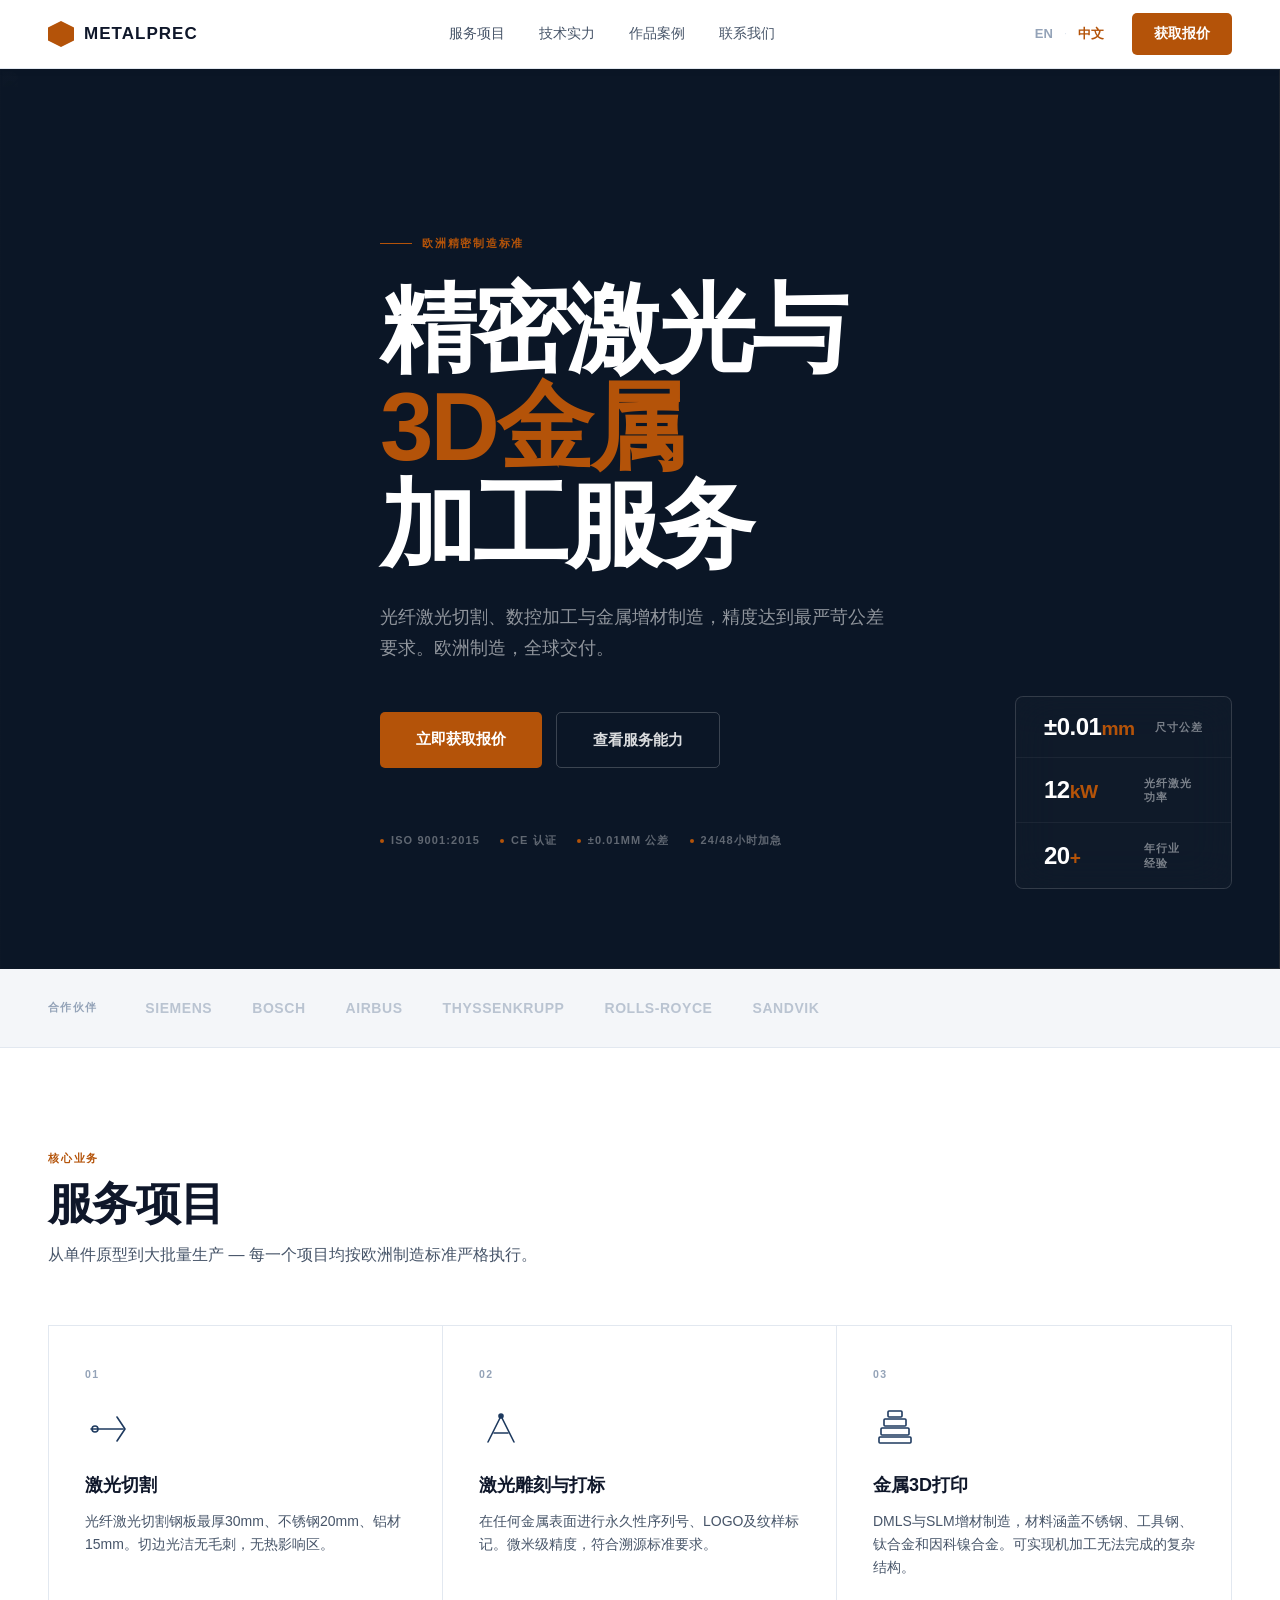
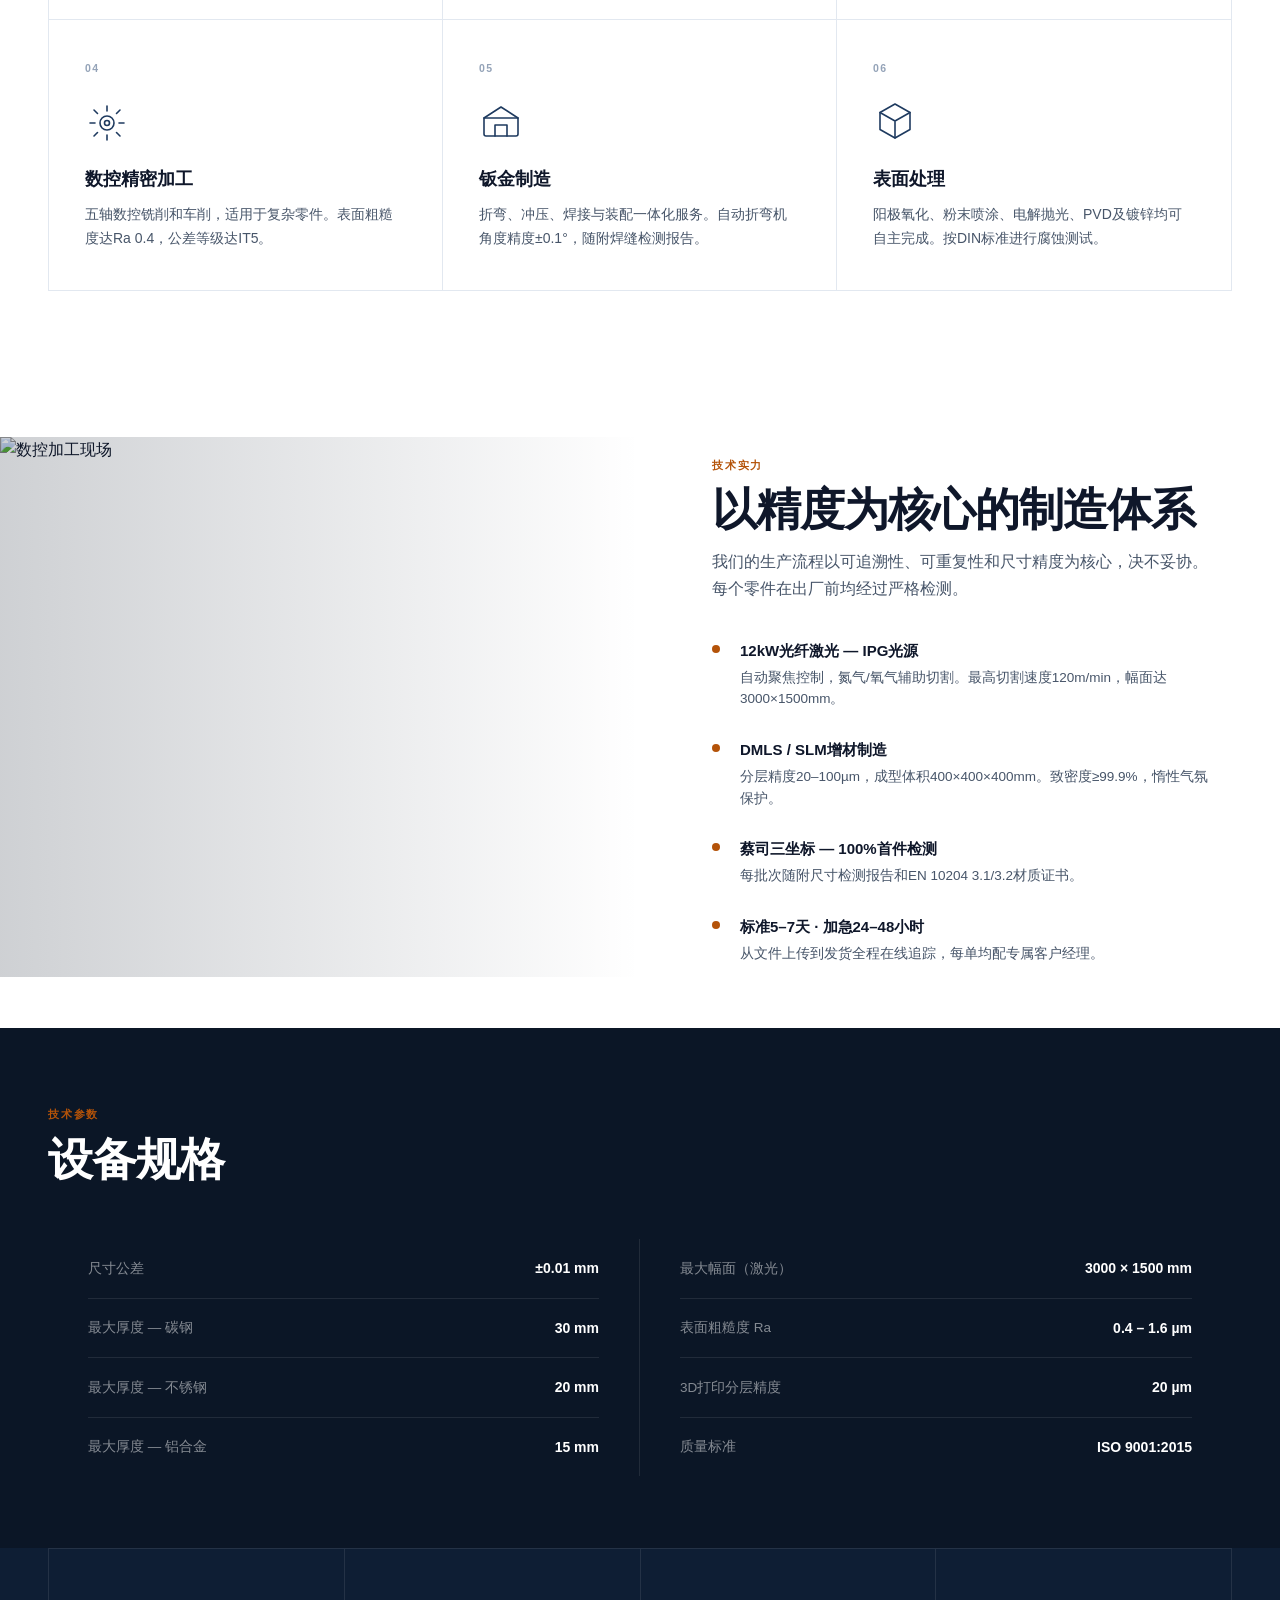
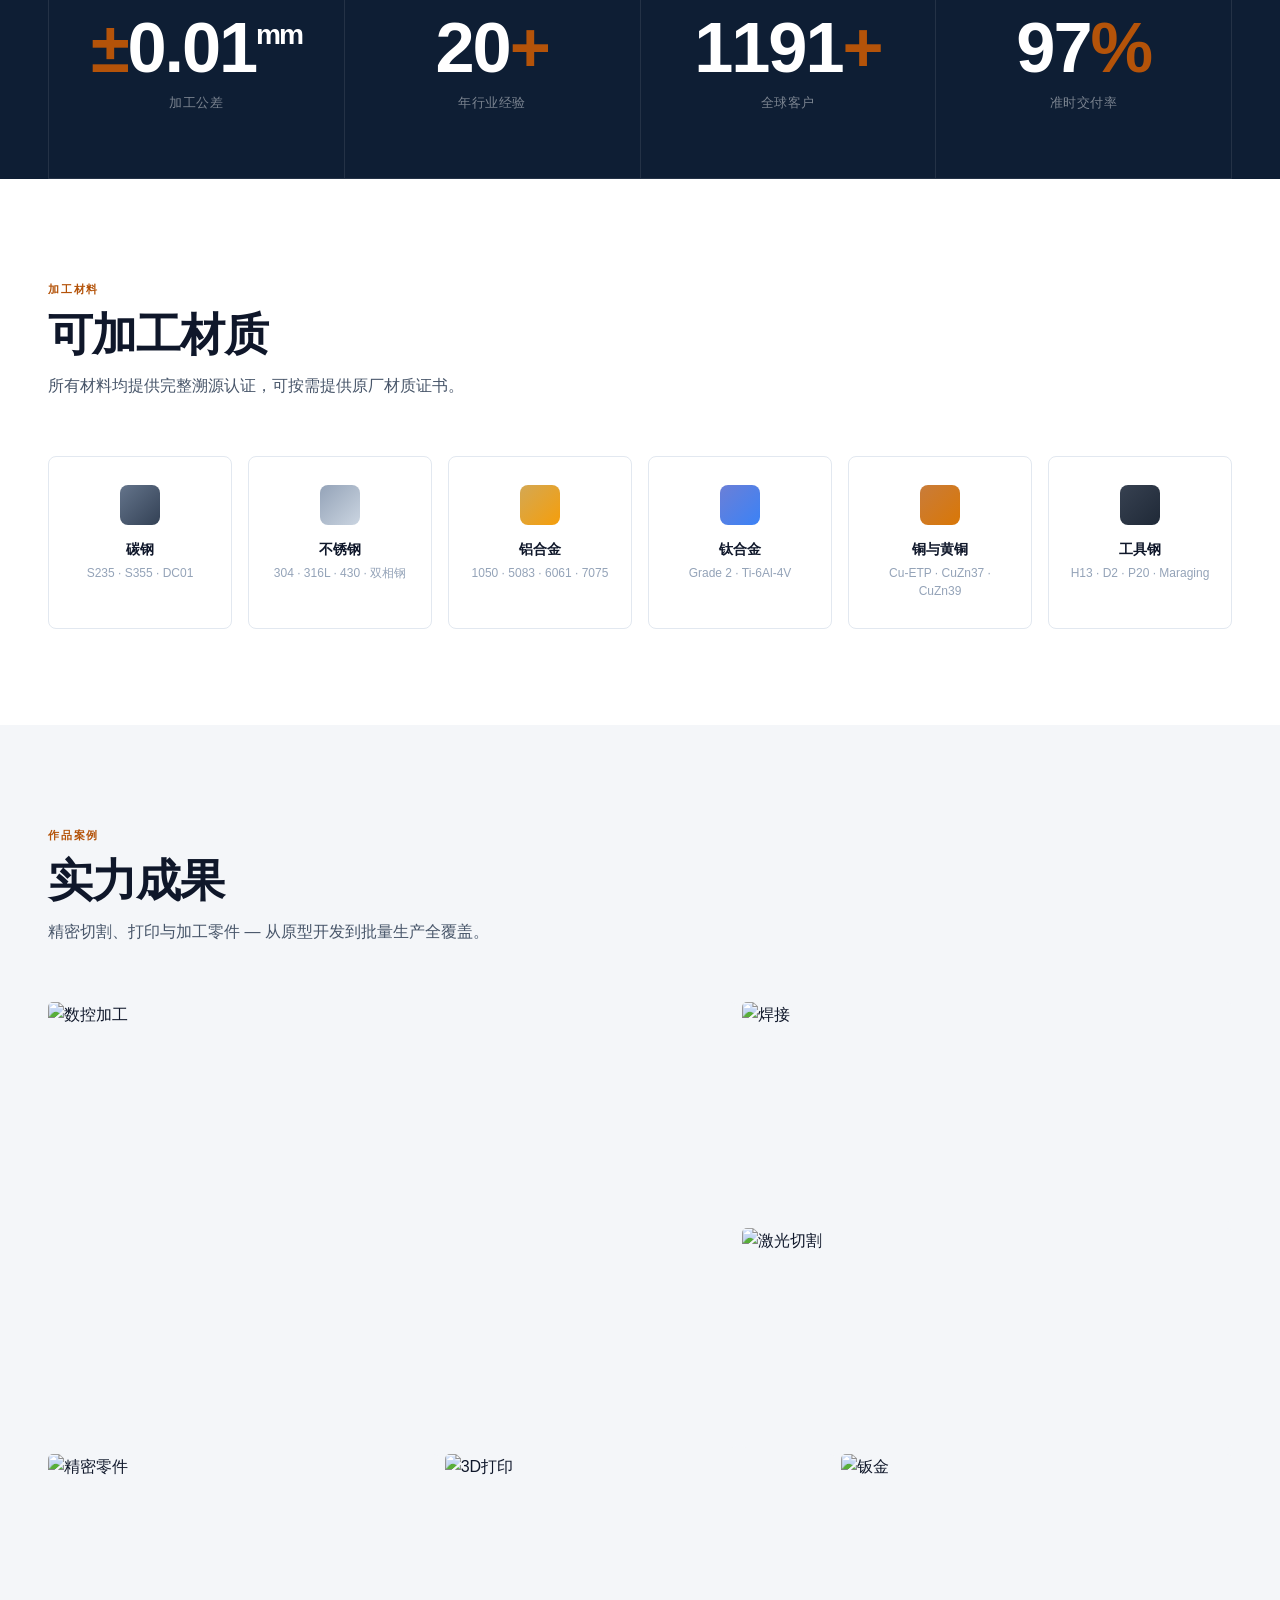
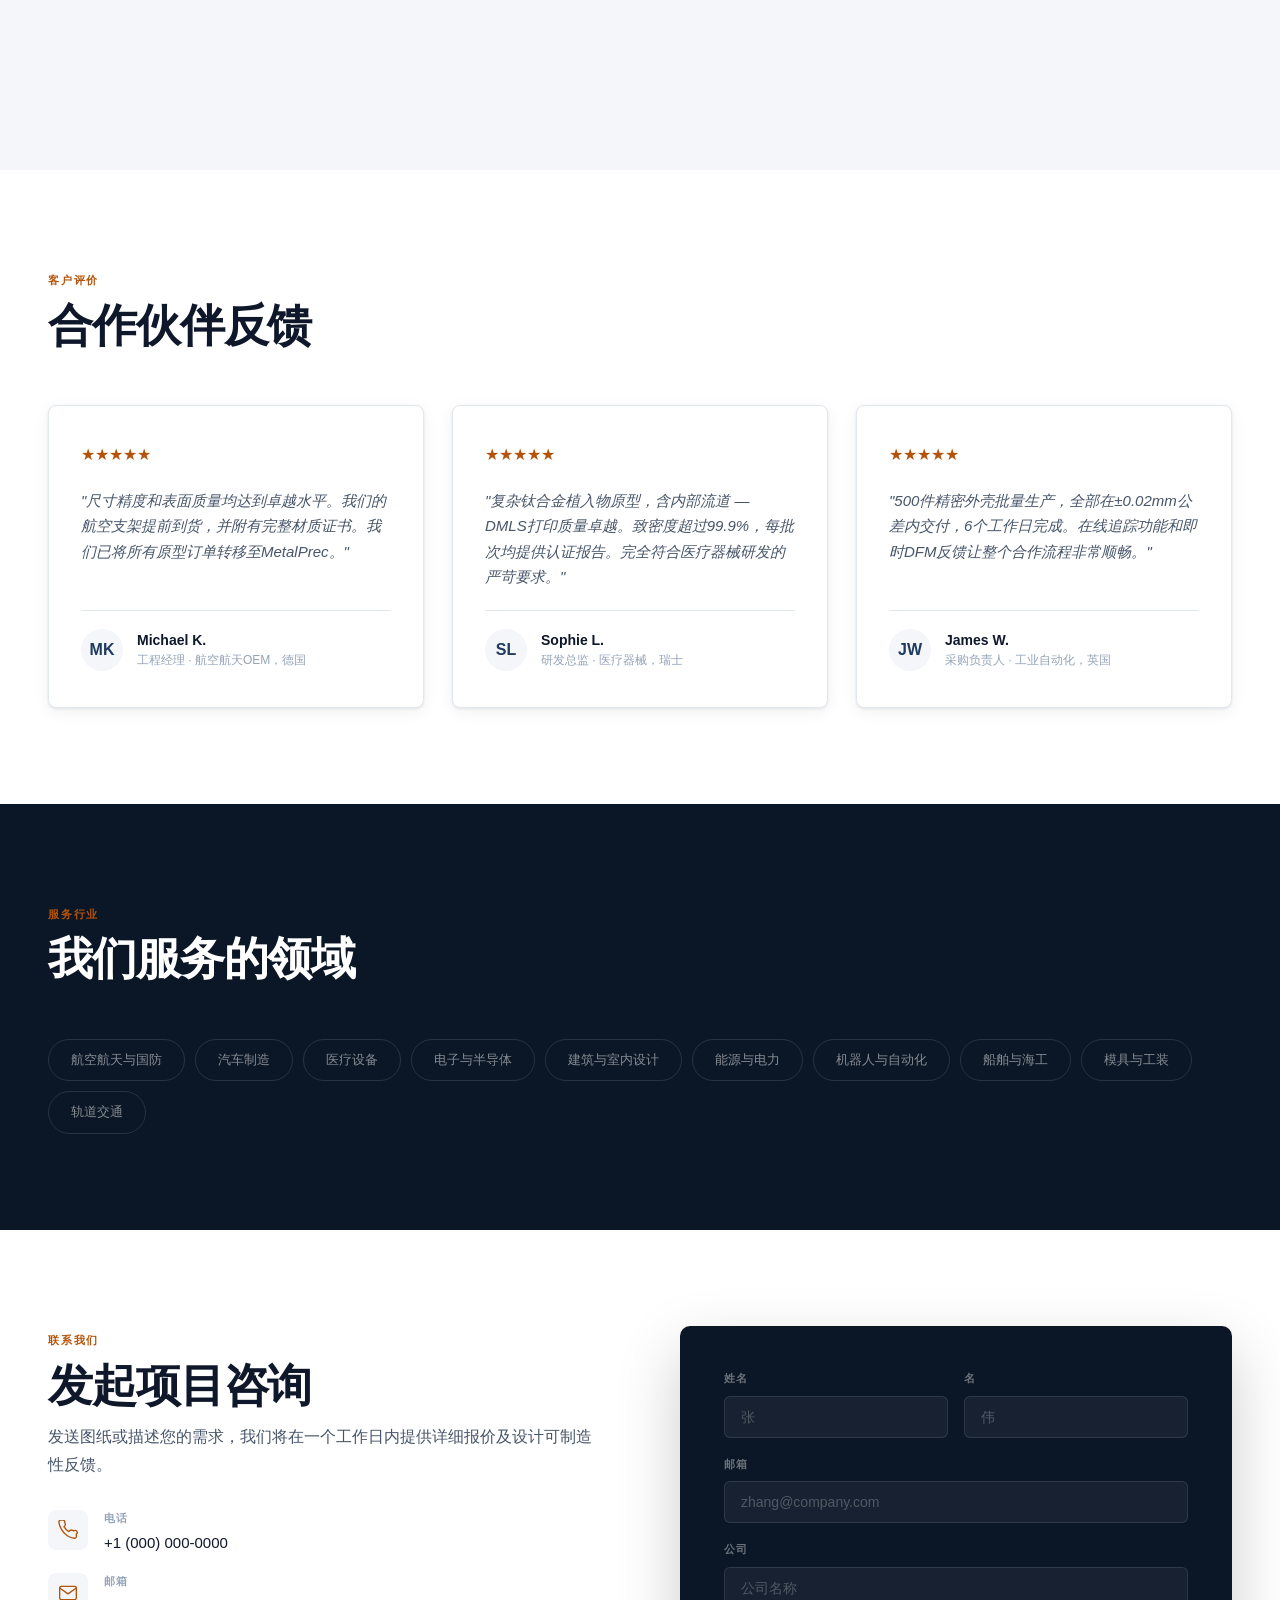
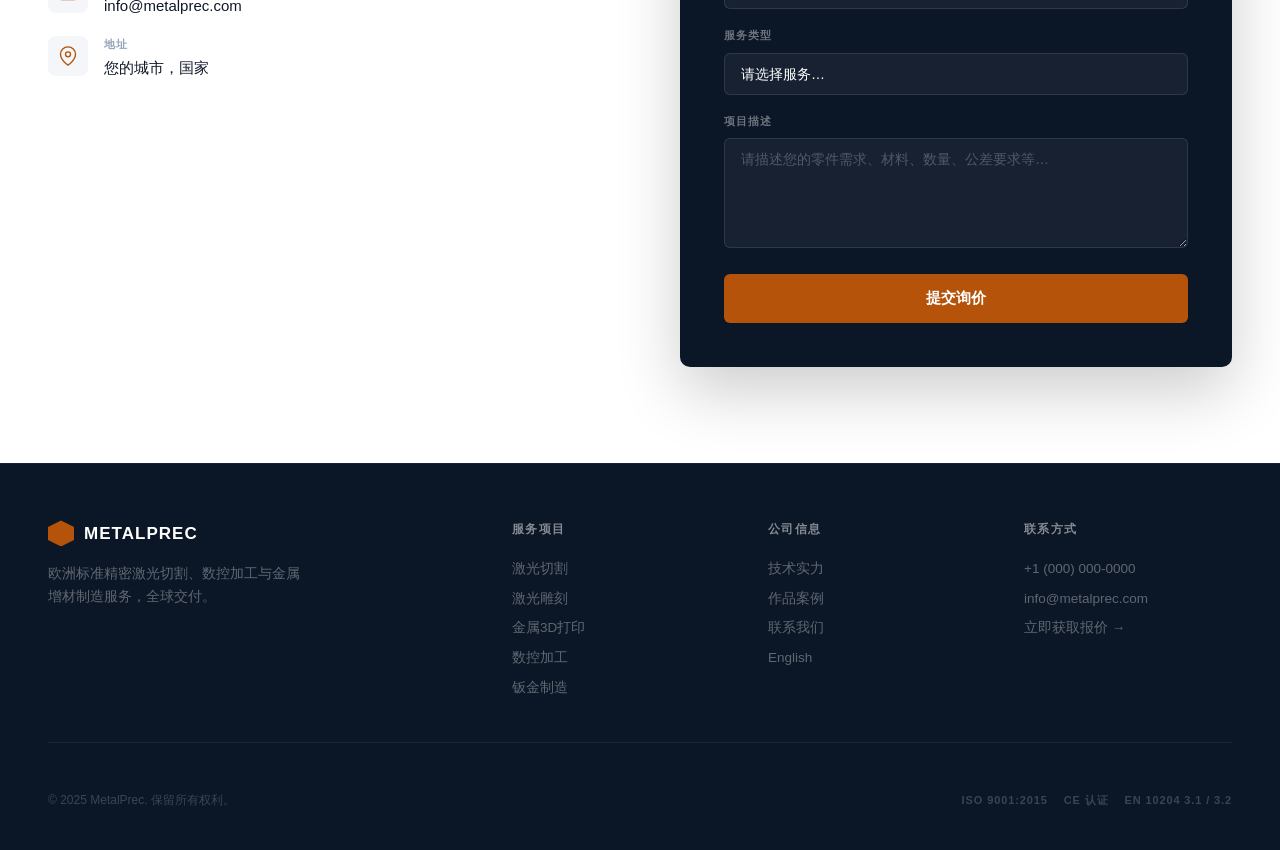
==== commit 5302b946: "feat: complete enterprise redesign of laser-metal landing page White-body B2B layout inspired by TRU" ====
--- a/zh.html
+++ b/zh.html
@@ -4,17 +4,13 @@
 <meta charset="utf-8">
 <meta name="viewport" content="width=device-width, initial-scale=1">
 <title>MetalPrec — 精密激光与3D金属加工</title>
-<meta name="description" content="欧洲标准精密激光切割、雕刻及3D金属打印。ISO 9001:2015认证。公差±0.01mm。全球交付。">
-<meta property="og:title" content="MetalPrec — 精密激光与3D金属加工">
-<meta property="og:description" content="欧洲精度，全球交付。公差±0.01mm。">
-<meta property="og:type" content="website">
+<meta name="description" content="欧洲标准精密激光切割、数控加工与金属3D打印。ISO 9001:2015认证。公差±0.01mm。全球交付。">
 <link rel="preconnect" href="https://fonts.googleapis.com">
-<link href="https://fonts.googleapis.com/css2?family=Inter:wght@300;400;500;600;700;800;900&family=Barlow+Condensed:wght@700;800;900&family=Noto+Sans+SC:wght@300;400;500;600;700;900&display=swap" rel="stylesheet">
+<link href="https://fonts.googleapis.com/css2?family=Inter:wght@300;400;500;600;700;800;900&display=swap" rel="stylesheet">
 <link rel="stylesheet" href="style.css">
 </head>
 <body>
 
-<!-- NAV -->
 <nav>
   <div class="nav-inner">
     <a href="#" class="nav-logo">
@@ -22,9 +18,9 @@
       <span class="nav-logo-t">MetalPrec</span>
     </a>
     <div class="nav-links">
-      <a href="#services">服务</a>
-      <a href="#technology">技术</a>
-      <a href="#materials">材料</a>
+      <a href="#services">服务项目</a>
+      <a href="#technology">技术实力</a>
+      <a href="#gallery">作品案例</a>
       <a href="#contact">联系我们</a>
     </div>
     <div class="nav-right">
@@ -34,15 +30,13 @@
         <a href="zh.html" class="active">中文</a>
       </div>
       <a href="#contact" class="btn-cta">获取报价</a>
-      <button class="nav-burger" id="burger" aria-label="菜单">
-        <span></span><span></span><span></span>
-      </button>
+      <button class="nav-burger" id="burger" aria-label="菜单"><span></span><span></span><span></span></button>
     </div>
   </div>
   <div class="nav-mobile" id="navMobile">
-    <a href="#services">服务</a>
-    <a href="#technology">技术</a>
-    <a href="#materials">材料</a>
+    <a href="#services">服务项目</a>
+    <a href="#technology">技术实力</a>
+    <a href="#gallery">作品案例</a>
     <a href="#contact">联系我们</a>
     <div class="lang-sw">
       <a href="index.html">EN</a>
@@ -58,272 +52,264 @@
   <div class="hero-bg">
     <img src="https://images.unsplash.com/photo-1581092918056-0c6f7dd8f9dc?auto=format&fit=crop&w=1920&q=85" alt="" aria-hidden="true" loading="eager">
   </div>
-  <div class="hero-grid"></div>
   <div class="hero-inner">
-    <div class="hero-badge r"><span class="hero-badge-line"></span>欧洲精密工程</div>
-    <h1 class="hero-h r" style="transition-delay:.07s;font-size:clamp(52px,8vw,110px);line-height:.92">
-      精密<em>激光</em>与<br>3D金属加工
+    <div class="hero-tag r"><span class="hero-tag-bar"></span>欧洲精密制造标准</div>
+    <h1 class="hero-h r" style="transition-delay:.08s">
+      精密激光与<br><strong>3D金属</strong><br>加工服务
     </h1>
-    <p class="hero-p r" style="transition-delay:.14s">光纤激光切割、雕刻与金属增材制造，精度达±0.01mm。欧洲制造标准，全球高效交付。</p>
-    <div class="hero-btns r" style="transition-delay:.2s">
-      <a href="#contact" class="btn-primary">获取报价</a>
-      <a href="#services" class="btn-outline">查看产能</a>
-    </div>
-    <div class="hero-certs r" style="transition-delay:.26s">
-      <span class="cert"><span class="cert-dot"></span>ISO 9001:2015认证</span>
-      <span class="cert"><span class="cert-dot"></span>CE认证</span>
-      <span class="cert"><span class="cert-dot"></span>公差±0.01mm</span>
-      <span class="cert"><span class="cert-dot"></span>全球交付</span>
-    </div>
-  </div>
-  <div class="hero-metrics">
-    <div class="hm"><span class="hm-val">±0.01</span><span class="hm-lbl">mm 公差</span></div>
-    <div class="hm"><span class="hm-val">12 kW</span><span class="hm-lbl">光纤激光</span></div>
-    <div class="hm"><span class="hm-val">ISO</span><span class="hm-lbl">9001:2015</span></div>
-  </div>
-  <div class="hero-laser"></div>
-</section>
-
-<!-- TICKER -->
-<div class="ticker">
-  <div class="ticker-track">
-    <span class="ticker-item">激光切割</span><span class="ticker-sep">·</span>
-    <span class="ticker-item">公差 ±0.01 mm</span><span class="ticker-sep">·</span>
-    <span class="ticker-item">CNC 精密加工</span><span class="ticker-sep">·</span>
-    <span class="ticker-item">3D 金属打印</span><span class="ticker-sep">·</span>
-    <span class="ticker-item">钣金加工</span><span class="ticker-sep">·</span>
-    <span class="ticker-item">ISO 9001:2015</span><span class="ticker-sep">·</span>
-    <span class="ticker-item">表面处理</span><span class="ticker-sep">·</span>
-    <span class="ticker-item">全球交付</span><span class="ticker-sep">·</span>
-    <span class="ticker-item">激光切割</span><span class="ticker-sep">·</span>
-    <span class="ticker-item">公差 ±0.01 mm</span><span class="ticker-sep">·</span>
-    <span class="ticker-item">CNC 精密加工</span><span class="ticker-sep">·</span>
-    <span class="ticker-item">3D 金属打印</span><span class="ticker-sep">·</span>
-    <span class="ticker-item">钣金加工</span><span class="ticker-sep">·</span>
-    <span class="ticker-item">ISO 9001:2015</span><span class="ticker-sep">·</span>
-    <span class="ticker-item">表面处理</span><span class="ticker-sep">·</span>
-    <span class="ticker-item">全球交付</span><span class="ticker-sep">·</span>
+    <p class="hero-p r" style="transition-delay:.15s">光纤激光切割、数控加工与金属增材制造，精度达到最严苛公差要求。欧洲制造，全球交付。</p>
+    <div class="hero-btns r" style="transition-delay:.22s">
+      <a href="#contact" class="btn-primary">立即获取报价</a>
+      <a href="#services" class="btn-ghost">查看服务能力</a>
+    </div>
+    <div class="hero-certs r" style="transition-delay:.28s">
+      <span class="hcert">ISO 9001:2015</span>
+      <span class="hcert">CE 认证</span>
+      <span class="hcert">±0.01mm 公差</span>
+      <span class="hcert">24/48小时加急</span>
+    </div>
+  </div>
+  <div class="hero-stats">
+    <div class="hs-row">
+      <div class="hs-val">±0.01<em>mm</em></div>
+      <div class="hs-lbl">尺寸公差</div>
+    </div>
+    <div class="hs-row">
+      <div class="hs-val">12<em>kW</em></div>
+      <div class="hs-lbl">光纤激光<br>功率</div>
+    </div>
+    <div class="hs-row">
+      <div class="hs-val">20<em>+</em></div>
+      <div class="hs-lbl">年行业<br>经验</div>
+    </div>
+  </div>
+</section>
+
+<!-- TRUST BAR -->
+<div class="trust-bar">
+  <div class="trust-inner">
+    <span class="trust-label">合作伙伴</span>
+    <div class="trust-logos">
+      <span class="trust-logo">Siemens</span>
+      <span class="trust-logo">Bosch</span>
+      <span class="trust-logo">Airbus</span>
+      <span class="trust-logo">ThyssenKrupp</span>
+      <span class="trust-logo">Rolls-Royce</span>
+      <span class="trust-logo">Sandvik</span>
+    </div>
   </div>
 </div>
 
 <!-- SERVICES -->
 <section id="services" class="section">
   <div class="w">
-    <div class="r"><span class="eyebrow">我们的业务</span></div>
-    <h2 class="sh r" style="transition-delay:.05s">核心服务</h2>
-    <p class="sp r" style="transition-delay:.09s">从单件打样到批量生产，每道工序均严格遵循欧洲制造标准。</p>
+    <div class="section-head">
+      <div class="r"><span class="eyebrow">核心业务</span></div>
+      <h2 class="sh r" style="transition-delay:.05s">服务项目</h2>
+      <p class="sp r" style="transition-delay:.09s">从单件原型到大批量生产 — 每一个项目均按欧洲制造标准严格执行。</p>
+    </div>
     <div class="srv-grid">
-
       <div class="srv-card r">
-        <div class="srv-top"></div>
-        <div class="srv-n">01</div>
-        <div class="srv-ico">
-          <svg viewBox="0 0 48 48" fill="none" stroke="currentColor" stroke-width="1.8" stroke-linecap="round" stroke-linejoin="round">
-            <path d="M8 24h32M36 12l8 12-8 12"/><circle cx="12" cy="24" r="3"/>
-          </svg>
+        <div class="srv-num">01</div>
+        <div class="srv-ico"><svg viewBox="0 0 44 44" fill="none" stroke="currentColor" stroke-width="1.6" stroke-linecap="round" stroke-linejoin="round"><path d="M6 22h32M32 10l8 12-8 12"/><circle cx="10" cy="22" r="3"/></svg></div>
+        <div class="srv-h">激光切割</div>
+        <p class="srv-p">光纤激光切割钢板最厚30mm、不锈钢20mm、铝材15mm。切边光洁无毛刺，无热影响区。</p>
+      </div>
+      <div class="srv-card r" style="transition-delay:.05s">
+        <div class="srv-num">02</div>
+        <div class="srv-ico"><svg viewBox="0 0 44 44" fill="none" stroke="currentColor" stroke-width="1.6" stroke-linecap="round" stroke-linejoin="round"><path d="M9 35L22 9l13 26"/><path d="M15 26h14"/><circle cx="22" cy="9" r="2" fill="currentColor"/></svg></div>
+        <div class="srv-h">激光雕刻与打标</div>
+        <p class="srv-p">在任何金属表面进行永久性序列号、LOGO及纹样标记。微米级精度，符合溯源标准要求。</p>
+      </div>
+      <div class="srv-card r" style="transition-delay:.1s">
+        <div class="srv-num">03</div>
+        <div class="srv-ico"><svg viewBox="0 0 44 44" fill="none" stroke="currentColor" stroke-width="1.6" stroke-linecap="round" stroke-linejoin="round"><rect x="6" y="30" width="32" height="6" rx="1"/><rect x="8" y="21" width="28" height="7" rx="1"/><rect x="11" y="12" width="22" height="7" rx="1"/><rect x="15" y="4" width="14" height="6" rx="1"/></svg></div>
+        <div class="srv-h">金属3D打印</div>
+        <p class="srv-p">DMLS与SLM增材制造，材料涵盖不锈钢、工具钢、钛合金和因科镍合金。可实现机加工无法完成的复杂结构。</p>
+      </div>
+      <div class="srv-card r" style="transition-delay:.05s">
+        <div class="srv-num">04</div>
+        <div class="srv-ico"><svg viewBox="0 0 44 44" fill="none" stroke="currentColor" stroke-width="1.6" stroke-linecap="round" stroke-linejoin="round"><circle cx="22" cy="22" r="7"/><circle cx="22" cy="22" r="2.5"/><path d="M22 5v5M22 34v5M5 22h5M34 22h5M9 9l3.5 3.5M31.5 31.5l3.5 3.5M9 35l3.5-3.5M31.5 12.5l3.5-3.5"/></svg></div>
+        <div class="srv-h">数控精密加工</div>
+        <p class="srv-p">五轴数控铣削和车削，适用于复杂零件。表面粗糙度达Ra 0.4，公差等级达IT5。</p>
+      </div>
+      <div class="srv-card r" style="transition-delay:.1s">
+        <div class="srv-num">05</div>
+        <div class="srv-ico"><svg viewBox="0 0 44 44" fill="none" stroke="currentColor" stroke-width="1.6" stroke-linecap="round" stroke-linejoin="round"><path d="M5 17h34v16a2 2 0 01-2 2H7a2 2 0 01-2-2V17z"/><path d="M5 17L22 6l17 11"/><path d="M16 35V24h12v11"/></svg></div>
+        <div class="srv-h">钣金制造</div>
+        <p class="srv-p">折弯、冲压、焊接与装配一体化服务。自动折弯机角度精度±0.1°，随附焊缝检测报告。</p>
+      </div>
+      <div class="srv-card r" style="transition-delay:.15s">
+        <div class="srv-num">06</div>
+        <div class="srv-ico"><svg viewBox="0 0 44 44" fill="none" stroke="currentColor" stroke-width="1.6" stroke-linecap="round" stroke-linejoin="round"><path d="M22 3l15 8.5v17L22 37 7 28.5v-17L22 3z"/><path d="M22 37V20M7 11.5l15 8.5 15-8.5"/></svg></div>
+        <div class="srv-h">表面处理</div>
+        <p class="srv-p">阳极氧化、粉末喷涂、电解抛光、PVD及镀锌均可自主完成。按DIN标准进行腐蚀测试。</p>
+      </div>
+    </div>
+  </div>
+</section>
+
+<!-- SPLIT: TECHNOLOGY -->
+<section id="technology" class="section" style="padding:0">
+  <div class="split">
+    <div class="split-img">
+      <img src="https://images.unsplash.com/photo-1565793298595-6a879b1d9492?auto=format&fit=crop&w=900&q=85" alt="数控加工现场" loading="lazy">
+    </div>
+    <div class="split-body r">
+      <span class="eyebrow">技术实力</span>
+      <h2 class="sh">以精度为核心的制造体系</h2>
+      <p class="sp">我们的生产流程以可追溯性、可重复性和尺寸精度为核心，决不妥协。每个零件在出厂前均经过严格检测。</p>
+      <div class="split-feats">
+        <div class="sf"><div class="sf-dot"></div><div><div class="sf-h">12kW光纤激光 — IPG光源</div><p class="sf-p">自动聚焦控制，氮气/氧气辅助切割。最高切割速度120m/min，幅面达3000×1500mm。</p></div></div>
+        <div class="sf"><div class="sf-dot"></div><div><div class="sf-h">DMLS / SLM增材制造</div><p class="sf-p">分层精度20–100µm，成型体积400×400×400mm。致密度≥99.9%，惰性气氛保护。</p></div></div>
+        <div class="sf"><div class="sf-dot"></div><div><div class="sf-h">蔡司三坐标 — 100%首件检测</div><p class="sf-p">每批次随附尺寸检测报告和EN 10204 3.1/3.2材质证书。</p></div></div>
+        <div class="sf"><div class="sf-dot"></div><div><div class="sf-h">标准5–7天 · 加急24–48小时</div><p class="sf-p">从文件上传到发货全程在线追踪，每单均配专属客户经理。</p></div></div>
+      </div>
+    </div>
+  </div>
+</section>
+
+<!-- SPECS (dark) -->
+<section class="section dark" style="padding:72px 0">
+  <div class="w">
+    <div class="section-head">
+      <div class="r"><span class="eyebrow">技术参数</span></div>
+      <h2 class="sh r" style="transition-delay:.05s">设备规格</h2>
+    </div>
+    <div class="specs-grid r" style="transition-delay:.1s">
+      <div class="specs-col">
+        <div class="spec-row"><span class="sk">尺寸公差</span><span class="sv">±0.01 mm</span></div>
+        <div class="spec-row"><span class="sk">最大厚度 — 碳钢</span><span class="sv">30 mm</span></div>
+        <div class="spec-row"><span class="sk">最大厚度 — 不锈钢</span><span class="sv">20 mm</span></div>
+        <div class="spec-row"><span class="sk">最大厚度 — 铝合金</span><span class="sv">15 mm</span></div>
+      </div>
+      <div class="specs-col">
+        <div class="spec-row"><span class="sk">最大幅面（激光）</span><span class="sv">3000 × 1500 mm</span></div>
+        <div class="spec-row"><span class="sk">表面粗糙度 Ra</span><span class="sv">0.4 – 1.6 µm</span></div>
+        <div class="spec-row"><span class="sk">3D打印分层精度</span><span class="sv">20 µm</span></div>
+        <div class="spec-row"><span class="sk">质量标准</span><span class="sv">ISO 9001:2015</span></div>
+      </div>
+    </div>
+  </div>
+</section>
+
+<!-- STATS -->
+<section class="section dark2" style="padding:0">
+  <div class="w">
+    <div class="stats-grid">
+      <div class="stat"><div class="stat-n"><em>±</em>0.01<span style="font-size:.4em;vertical-align:top;margin-top:.3em;display:inline-block">mm</span></div><div class="stat-l">加工公差</div></div>
+      <div class="stat"><div class="stat-n"><span data-count="20" data-suffix="">20</span><em>+</em></div><div class="stat-l">年行业经验</div></div>
+      <div class="stat"><div class="stat-n"><span data-count="1200" data-suffix="">1200</span><em>+</em></div><div class="stat-l">全球客户</div></div>
+      <div class="stat"><div class="stat-n"><span data-count="98" data-suffix="">98</span><em>%</em></div><div class="stat-l">准时交付率</div></div>
+    </div>
+  </div>
+</section>
+
+<!-- MATERIALS -->
+<section class="section">
+  <div class="w">
+    <div class="section-head">
+      <div class="r"><span class="eyebrow">加工材料</span></div>
+      <h2 class="sh r" style="transition-delay:.05s">可加工材质</h2>
+      <p class="sp r" style="transition-delay:.09s">所有材料均提供完整溯源认证，可按需提供原厂材质证书。</p>
+    </div>
+    <div class="mat-grid">
+      <div class="mat-card r"><div class="mat-swatch" style="background:linear-gradient(135deg,#64748b,#334155)"></div><div class="mat-n">碳钢</div><div class="mat-d">S235 · S355 · DC01</div></div>
+      <div class="mat-card r" style="transition-delay:.05s"><div class="mat-swatch" style="background:linear-gradient(135deg,#94a3b8,#cbd5e1)"></div><div class="mat-n">不锈钢</div><div class="mat-d">304 · 316L · 430 · 双相钢</div></div>
+      <div class="mat-card r" style="transition-delay:.1s"><div class="mat-swatch" style="background:linear-gradient(135deg,#d4a853,#f59e0b)"></div><div class="mat-n">铝合金</div><div class="mat-d">1050 · 5083 · 6061 · 7075</div></div>
+      <div class="mat-card r" style="transition-delay:.15s"><div class="mat-swatch" style="background:linear-gradient(135deg,#6b7fd7,#3b82f6)"></div><div class="mat-n">钛合金</div><div class="mat-d">Grade 2 · Ti-6Al-4V</div></div>
+      <div class="mat-card r" style="transition-delay:.2s"><div class="mat-swatch" style="background:linear-gradient(135deg,#c97c3a,#d97706)"></div><div class="mat-n">铜与黄铜</div><div class="mat-d">Cu-ETP · CuZn37 · CuZn39</div></div>
+      <div class="mat-card r" style="transition-delay:.25s"><div class="mat-swatch" style="background:linear-gradient(135deg,#374151,#1f2937)"></div><div class="mat-n">工具钢</div><div class="mat-d">H13 · D2 · P20 · Maraging</div></div>
+    </div>
+  </div>
+</section>
+
+<!-- GALLERY -->
+<section id="gallery" class="section bg2">
+  <div class="w">
+    <div class="section-head">
+      <div class="r"><span class="eyebrow">作品案例</span></div>
+      <h2 class="sh r" style="transition-delay:.05s">实力成果</h2>
+      <p class="sp r" style="transition-delay:.09s">精密切割、打印与加工零件 — 从原型开发到批量生产全覆盖。</p>
+    </div>
+    <div class="gallery-grid">
+      <div class="gallery-item r">
+        <img src="https://images.unsplash.com/photo-1565793298595-6a879b1d9492?auto=format&fit=crop&w=1200&q=85" alt="数控加工" loading="lazy">
+        <div class="gallery-label">五轴数控加工 · 7075-T6铝合金</div>
+      </div>
+      <div class="gallery-item r" style="transition-delay:.05s">
+        <img src="https://images.unsplash.com/photo-1530124566582-a618bc2615dc?auto=format&fit=crop&w=800&q=80" alt="焊接" loading="lazy">
+        <div class="gallery-label">TIG氩弧焊接 · 316L不锈钢</div>
+      </div>
+      <div class="gallery-item r" style="transition-delay:.09s">
+        <img src="https://images.unsplash.com/photo-1504328345606-18bbc8c9d7d1?auto=format&fit=crop&w=800&q=80" alt="激光切割" loading="lazy">
+        <div class="gallery-label">光纤激光切割 · 20mm钢板</div>
+      </div>
+      <div class="gallery-item r" style="transition-delay:.13s">
+        <img src="https://images.unsplash.com/photo-1558618666-fcd25c85cd64?auto=format&fit=crop&w=700&q=80" alt="精密零件" loading="lazy">
+        <div class="gallery-label">精密零件 · 公差±0.01mm</div>
+      </div>
+      <div class="gallery-item r" style="transition-delay:.17s">
+        <img src="https://images.unsplash.com/photo-1581091870934-c41e77e0e03d?auto=format&fit=crop&w=700&q=80" alt="3D打印" loading="lazy">
+        <div class="gallery-label">DMLS金属3D打印 · Ti-6Al-4V</div>
+      </div>
+      <div class="gallery-item r" style="transition-delay:.21s">
+        <img src="https://images.unsplash.com/photo-1518709766631-a6a7f45921c3?auto=format&fit=crop&w=700&q=80" alt="钣金" loading="lazy">
+        <div class="gallery-label">钣金加工 · 粉末喷涂</div>
+      </div>
+    </div>
+  </div>
+</section>
+
+<!-- TESTIMONIALS -->
+<section class="section">
+  <div class="w">
+    <div class="section-head">
+      <div class="r"><span class="eyebrow">客户评价</span></div>
+      <h2 class="sh r" style="transition-delay:.05s">合作伙伴反馈</h2>
+    </div>
+    <div class="testi-grid">
+      <div class="testi-card r">
+        <div class="testi-stars">★★★★★</div>
+        <p class="testi-q">"尺寸精度和表面质量均达到卓越水平。我们的航空支架提前到货，并附有完整材质证书。我们已将所有原型订单转移至MetalPrec。"</p>
+        <div class="testi-author">
+          <div class="testi-ava">MK</div>
+          <div><div class="testi-name">Michael K.</div><div class="testi-role">工程经理 · 航空航天OEM，德国</div></div>
         </div>
-        <div class="srv-h">激光切割</div>
-        <p class="srv-p">光纤激光切割钢板最大厚度30mm、不锈钢20mm、铝材15mm。切边光洁，无毛刺，无热影响区。</p>
-      </div>
-
-      <div class="srv-card r" style="transition-delay:.06s">
-        <div class="srv-top"></div>
-        <div class="srv-n">02</div>
-        <div class="srv-ico">
-          <svg viewBox="0 0 48 48" fill="none" stroke="currentColor" stroke-width="1.8" stroke-linecap="round" stroke-linejoin="round">
-            <path d="M10 38L24 10l14 28"/><path d="M16 28h16"/><circle cx="24" cy="10" r="2" fill="currentColor"/>
-          </svg>
+      </div>
+      <div class="testi-card r" style="transition-delay:.07s">
+        <div class="testi-stars">★★★★★</div>
+        <p class="testi-q">"复杂钛合金植入物原型，含内部流道 — DMLS打印质量卓越。致密度超过99.9%，每批次均提供认证报告。完全符合医疗器械研发的严苛要求。"</p>
+        <div class="testi-author">
+          <div class="testi-ava">SL</div>
+          <div><div class="testi-name">Sophie L.</div><div class="testi-role">研发总监 · 医疗器械，瑞士</div></div>
         </div>
-        <div class="srv-h">激光雕刻与打标</div>
-        <p class="srv-p">在任意金属表面进行永久性标记、序列号、Logo及精细纹样的雕刻，精度达微米级。</p>
-      </div>
-
-      <div class="srv-card r" style="transition-delay:.12s">
-        <div class="srv-top"></div>
-        <div class="srv-n">03</div>
-        <div class="srv-ico">
-          <svg viewBox="0 0 48 48" fill="none" stroke="currentColor" stroke-width="1.8" stroke-linecap="round" stroke-linejoin="round">
-            <rect x="8" y="32" width="32" height="6" rx="1"/>
-            <rect x="10" y="22" width="28" height="7" rx="1"/>
-            <rect x="13" y="12" width="22" height="7" rx="1"/>
-            <rect x="17" y="4" width="14" height="6" rx="1"/>
-          </svg>
+      </div>
+      <div class="testi-card r" style="transition-delay:.14s">
+        <div class="testi-stars">★★★★★</div>
+        <p class="testi-q">"500件精密外壳批量生产，全部在±0.02mm公差内交付，6个工作日完成。在线追踪功能和即时DFM反馈让整个合作流程非常顺畅。"</p>
+        <div class="testi-author">
+          <div class="testi-ava">JW</div>
+          <div><div class="testi-name">James W.</div><div class="testi-role">采购负责人 · 工业自动化，英国</div></div>
         </div>
-        <div class="srv-h">3D金属打印</div>
-        <p class="srv-p">DMLS及SLM增材制造，材料涵盖不锈钢、工具钢、钛合金及镍基高温合金。可成型传统机加工无法实现的复杂结构。</p>
-      </div>
-
-      <div class="srv-card r" style="transition-delay:.06s">
-        <div class="srv-top"></div>
-        <div class="srv-n">04</div>
-        <div class="srv-ico">
-          <svg viewBox="0 0 48 48" fill="none" stroke="currentColor" stroke-width="1.8" stroke-linecap="round" stroke-linejoin="round">
-            <circle cx="24" cy="24" r="8"/><circle cx="24" cy="24" r="3"/>
-            <path d="M24 6v6M24 36v6M6 24h6M36 24h6M10.1 10.1l4.2 4.2M33.7 33.7l4.2 4.2M10.1 37.9l4.2-4.2M33.7 14.3l4.2-4.2"/>
-          </svg>
-        </div>
-        <div class="srv-h">CNC精密加工</div>
-        <p class="srv-p">五轴CNC铣削与车削，复杂零件精密成型。表面粗糙度Ra 0.4，尺寸精度达IT5级。</p>
-      </div>
-
-      <div class="srv-card r" style="transition-delay:.12s">
-        <div class="srv-top"></div>
-        <div class="srv-n">05</div>
-        <div class="srv-ico">
-          <svg viewBox="0 0 48 48" fill="none" stroke="currentColor" stroke-width="1.8" stroke-linecap="round" stroke-linejoin="round">
-            <path d="M6 18h36v18a2 2 0 01-2 2H8a2 2 0 01-2-2V18z"/>
-            <path d="M6 18l18-12 18 12"/><path d="M18 38V26h12v12"/>
-          </svg>
-        </div>
-        <div class="srv-h">钣金加工</div>
-        <p class="srv-p">折弯、冲压、焊接及组装一体化服务。自动折弯机角度精度±0.1°，全程焊缝检验。</p>
-      </div>
-
-      <div class="srv-card r" style="transition-delay:.18s">
-        <div class="srv-top"></div>
-        <div class="srv-n">06</div>
-        <div class="srv-ico">
-          <svg viewBox="0 0 48 48" fill="none" stroke="currentColor" stroke-width="1.8" stroke-linecap="round" stroke-linejoin="round">
-            <path d="M24 4l16 9v18L24 40 8 31V13L24 4z"/>
-            <path d="M24 40V22M8 13l16 9 16-9"/>
-          </svg>
-        </div>
-        <div class="srv-h">表面处理</div>
-        <p class="srv-p">自有阳极氧化、粉末喷涂、电解抛光、PVD及镀锌工艺，均通过DIN标准耐腐蚀及耐磨测试。</p>
-      </div>
-
-    </div>
-  </div>
-</section>
-
-<!-- TECHNOLOGY -->
-<section id="technology" class="section">
-  <div class="w">
-    <div class="r"><span class="eyebrow">产能</span></div>
-    <h2 class="sh r" style="transition-delay:.05s">技术与精度</h2>
-    <p class="sp r" style="transition-delay:.09s">我们的生产流程以可追溯性、重复精度和零妥协的尺寸精度为核心。</p>
-    <div class="tech-wrap">
-      <div class="tech-feats">
-        <div class="tf r" style="transition-delay:.06s">
-          <div class="tf-acc"></div>
-          <div class="tf-body">
-            <div class="tf-h">光纤激光 — 12kW</div>
-            <p class="tf-p">IPG光纤激光光源，自动对焦控制。氮气/氧气辅助切割。薄板切割速度最高120m/min。最大加工幅面3000×1500mm。</p>
-          </div>
-        </div>
-        <div class="tf r" style="transition-delay:.1s">
-          <div class="tf-acc"></div>
-          <div class="tf-body">
-            <div class="tf-h">增材制造 — DMLS / SLM</div>
-            <p class="tf-p">层厚分辨率20–100µm，成型尺寸400×400×400mm。惰性气氛保护，零氧污染。致密度≥99.9%。</p>
-          </div>
-        </div>
-        <div class="tf r" style="transition-delay:.14s">
-          <div class="tf-acc"></div>
-          <div class="tf-body">
-            <div class="tf-h">在线质量控制 — 三坐标测量</div>
-            <p class="tf-p">Zeiss三坐标测量机100%首件检验。每批次随附尺寸报告及材料证书（EN 10204 3.1/3.2）。</p>
-          </div>
-        </div>
-        <div class="tf r" style="transition-delay:.18s">
-          <div class="tf-acc"></div>
-          <div class="tf-body">
-            <div class="tf-h">快速交货</div>
-            <p class="tf-p">标准交货期5–7个工作日。加急服务24–48小时可达。从文件上传到发货，全程在线追踪。</p>
-          </div>
-        </div>
-      </div>
-      <div class="tech-specs r" style="transition-delay:.1s">
-        <div class="ts-head">技术规格</div>
-        <div class="ts-row"><span class="ts-k">尺寸公差</span><span class="ts-v">±0.01 mm</span></div>
-        <div class="ts-row"><span class="ts-k">最大切割厚度（钢）</span><span class="ts-v">30 mm</span></div>
-        <div class="ts-row"><span class="ts-k">最大切割厚度（铝）</span><span class="ts-v">15 mm</span></div>
-        <div class="ts-row"><span class="ts-k">最大加工幅面（激光）</span><span class="ts-v">3000 × 1500 mm</span></div>
-        <div class="ts-row"><span class="ts-k">表面粗糙度 Ra</span><span class="ts-v">0.4 – 1.6 µm</span></div>
-        <div class="ts-row"><span class="ts-k">3D打印层厚分辨率</span><span class="ts-v">20 µm</span></div>
-        <div class="ts-row"><span class="ts-k">最小特征尺寸（激光）</span><span class="ts-v">0.1 mm</span></div>
-        <div class="ts-row"><span class="ts-k">质量标准</span><span class="ts-v">ISO 9001:2015</span></div>
-      </div>
-    </div>
-  </div>
-</section>
-
-<!-- MATERIALS -->
-<section id="materials" class="section">
-  <div class="w">
-    <div class="r"><span class="eyebrow">材料</span></div>
-    <h2 class="sh r" style="transition-delay:.05s">可加工材料</h2>
-    <p class="sp r" style="transition-delay:.09s">每种材料均具备完整的溯源认证，可按需提供原厂材质证书。</p>
-    <div class="mat-grid">
-      <div class="mat-card r">
-        <div class="mat-ico" style="background:rgba(100,116,139,.15)">⬡</div>
-        <div class="mat-n">碳钢</div>
-        <div class="mat-d">S235 · S355 · DC01</div>
-      </div>
-      <div class="mat-card r" style="transition-delay:.05s">
-        <div class="mat-ico" style="background:rgba(148,163,184,.12)">◈</div>
-        <div class="mat-n">不锈钢</div>
-        <div class="mat-d">304 · 316L · 430 · 双相钢</div>
-      </div>
-      <div class="mat-card r" style="transition-delay:.1s">
-        <div class="mat-ico" style="background:rgba(249,115,22,.1)">◇</div>
-        <div class="mat-n">铝合金</div>
-        <div class="mat-d">1050 · 5083 · 6061 · 7075</div>
-      </div>
-      <div class="mat-card r" style="transition-delay:.15s">
-        <div class="mat-ico" style="background:rgba(59,130,246,.1)">◆</div>
-        <div class="mat-n">钛合金</div>
-        <div class="mat-d">TA2 · TA15 (Ti-6Al-4V)</div>
-      </div>
-      <div class="mat-card r" style="transition-delay:.2s">
-        <div class="mat-ico" style="background:rgba(234,179,8,.1)">○</div>
-        <div class="mat-n">铜与黄铜</div>
-        <div class="mat-d">Cu-ETP · CuZn37 · CuZn39</div>
-      </div>
-      <div class="mat-card r" style="transition-delay:.25s">
-        <div class="mat-ico" style="background:rgba(168,85,247,.1)">▣</div>
-        <div class="mat-n">工具钢</div>
-        <div class="mat-d">H13 · D2 · P20 · 马氏体钢</div>
-      </div>
-    </div>
-  </div>
-</section>
-
-<!-- STATS -->
-<section id="stats">
-  <div class="w">
-    <div class="stats-grid">
-      <div class="stat">
-        <div class="stat-n"><span data-count="0.01" data-suffix=" mm">0.01 mm</span></div>
-        <div class="stat-l">加工公差</div>
-      </div>
-      <div class="stat">
-        <div class="stat-n">±<span data-count="20" data-suffix="+">20+</span></div>
-        <div class="stat-l">年行业经验</div>
-      </div>
-      <div class="stat">
-        <div class="stat-n"><span data-count="1200" data-suffix="+">1200+</span></div>
-        <div class="stat-l">全球客户</div>
-      </div>
-      <div class="stat">
-        <div class="stat-n"><span data-count="98" data-suffix="%">98%</span></div>
-        <div class="stat-l">准时交货率</div>
       </div>
     </div>
   </div>
 </section>
 
 <!-- INDUSTRIES -->
-<section class="section">
-  <div class="w">
-    <div class="r"><span class="eyebrow">行业应用</span></div>
-    <h2 class="sh r" style="transition-delay:.05s">服务领域</h2>
+<section class="section dark">
+  <div class="w">
+    <div class="section-head">
+      <div class="r"><span class="eyebrow">服务行业</span></div>
+      <h2 class="sh r" style="transition-delay:.05s">我们服务的领域</h2>
+    </div>
     <div class="ind-grid r" style="transition-delay:.1s">
       <span class="ind-tag">航空航天与国防</span>
-      <span class="ind-tag">汽车工业</span>
-      <span class="ind-tag">医疗器械</span>
+      <span class="ind-tag">汽车制造</span>
+      <span class="ind-tag">医疗设备</span>
       <span class="ind-tag">电子与半导体</span>
-      <span class="ind-tag">建筑装饰</span>
+      <span class="ind-tag">建筑与室内设计</span>
       <span class="ind-tag">能源与电力</span>
       <span class="ind-tag">机器人与自动化</span>
       <span class="ind-tag">船舶与海工</span>
@@ -333,98 +319,51 @@
   </div>
 </section>
 
-<!-- GALLERY -->
-<section id="gallery" class="section">
-  <div class="w">
-    <div class="r"><span class="eyebrow">成品展示</span></div>
-    <h2 class="sh r" style="transition-delay:.05s">实力说话</h2>
-    <p class="sp r" style="transition-delay:.09s">精密切割、打印与机加工零部件——从原型试制到批量交付，全程品质保证。</p>
-    <div class="gallery-grid">
-      <div class="gallery-item r">
-        <img src="https://images.unsplash.com/photo-1565793298595-6a879b1d9492?auto=format&fit=crop&w=1200&q=85" alt="五轴CNC加工" loading="lazy">
-        <div class="gallery-label">五轴CNC加工 · 铝合金 7075-T6</div>
-      </div>
-      <div class="gallery-item r" style="transition-delay:.05s">
-        <img src="https://images.unsplash.com/photo-1530124566582-a618bc2615dc?auto=format&fit=crop&w=800&q=80" alt="氩弧焊接作业" loading="lazy">
-        <div class="gallery-label">氩弧焊接 · 不锈钢 316L</div>
-      </div>
-      <div class="gallery-item r" style="transition-delay:.09s">
-        <img src="https://images.unsplash.com/photo-1504328345606-18bbc8c9d7d1?auto=format&fit=crop&w=800&q=80" alt="光纤激光切割" loading="lazy">
-        <div class="gallery-label">光纤激光切割 · 钢板 20mm</div>
-      </div>
-      <div class="gallery-item r" style="transition-delay:.13s">
-        <img src="https://images.unsplash.com/photo-1558618666-fcd25c85cd64?auto=format&fit=crop&w=700&q=80" alt="精密加工零件" loading="lazy">
-        <div class="gallery-label">精密零件 · 公差 ±0.01mm</div>
-      </div>
-      <div class="gallery-item r" style="transition-delay:.17s">
-        <img src="https://images.unsplash.com/photo-1581091870934-c41e77e0e03d?auto=format&fit=crop&w=700&q=80" alt="DMLS金属3D打印" loading="lazy">
-        <div class="gallery-label">DMLS增材制造 · 钛合金 Ti-6Al-4V</div>
-      </div>
-      <div class="gallery-item r" style="transition-delay:.21s">
-        <img src="https://images.unsplash.com/photo-1518709766631-a6a7f45921c3?auto=format&fit=crop&w=700&q=80" alt="钣金加工粉末喷涂" loading="lazy">
-        <div class="gallery-label">钣金加工 · 粉末喷涂处理</div>
-      </div>
-    </div>
-  </div>
-</section>
-
 <!-- CONTACT -->
 <section id="contact" class="section">
   <div class="w">
     <div class="contact-grid">
       <div>
         <div class="r"><span class="eyebrow">联系我们</span></div>
-        <h2 class="sh r" style="transition-delay:.05s">开启您的项目</h2>
-        <p class="sp r" style="transition-delay:.09s">发送图纸或描述您的需求，我们将在一个工作日内回复并提供详细报价。</p>
-        <div class="contact-info-list">
+        <h2 class="sh r" style="transition-delay:.05s">发起项目咨询</h2>
+        <p class="sp r" style="transition-delay:.09s">发送图纸或描述您的需求，我们将在一个工作日内提供详细报价及设计可制造性反馈。</p>
+        <div class="ci-list">
           <div class="ci r" style="transition-delay:.12s">
-            <div class="ci-ico">
-              <svg width="20" height="20" viewBox="0 0 24 24" fill="none" stroke="currentColor" stroke-width="1.6" stroke-linecap="round" stroke-linejoin="round"><path d="M22 16.92v3a2 2 0 01-2.18 2 19.79 19.79 0 01-8.63-3.07A19.5 19.5 0 014.07 11a19.79 19.79 0 01-3.07-8.67A2 2 0 013 .18h3a2 2 0 012 1.72c.127.96.361 1.903.7 2.81a2 2 0 01-.45 2.11L7.09 7.91a16 16 0 006 6l1.27-1.27a2 2 0 012.11-.45c.907.339 1.85.573 2.81.7A2 2 0 0122 16.92z"/></svg>
-            </div>
+            <div class="ci-ico"><svg width="20" height="20" viewBox="0 0 24 24" fill="none" stroke="currentColor" stroke-width="1.6" stroke-linecap="round" stroke-linejoin="round"><path d="M22 16.92v3a2 2 0 01-2.18 2 19.79 19.79 0 01-8.63-3.07A19.5 19.5 0 014.07 11a19.79 19.79 0 01-3.07-8.67A2 2 0 013 .18h3a2 2 0 012 1.72c.127.96.361 1.903.7 2.81a2 2 0 01-.45 2.11L7.09 7.91a16 16 0 006 6l1.27-1.27a2 2 0 012.11-.45c.907.339 1.85.573 2.81.7A2 2 0 0122 16.92z"/></svg></div>
             <div><div class="ci-k">电话</div><div class="ci-v"><a href="tel:+10000000000">+1 (000) 000-0000</a></div></div>
           </div>
           <div class="ci r" style="transition-delay:.16s">
-            <div class="ci-ico">
-              <svg width="20" height="20" viewBox="0 0 24 24" fill="none" stroke="currentColor" stroke-width="1.6" stroke-linecap="round" stroke-linejoin="round"><path d="M4 4h16c1.1 0 2 .9 2 2v12c0 1.1-.9 2-2 2H4c-1.1 0-2-.9-2-2V6c0-1.1.9-2 2-2z"/><polyline points="22,6 12,13 2,6"/></svg>
-            </div>
+            <div class="ci-ico"><svg width="20" height="20" viewBox="0 0 24 24" fill="none" stroke="currentColor" stroke-width="1.6" stroke-linecap="round" stroke-linejoin="round"><path d="M4 4h16c1.1 0 2 .9 2 2v12c0 1.1-.9 2-2 2H4c-1.1 0-2-.9-2-2V6c0-1.1.9-2 2-2z"/><polyline points="22,6 12,13 2,6"/></svg></div>
             <div><div class="ci-k">邮箱</div><div class="ci-v"><a href="mailto:info@metalprec.com">info@metalprec.com</a></div></div>
           </div>
           <div class="ci r" style="transition-delay:.2s">
-            <div class="ci-ico">
-              <svg width="20" height="20" viewBox="0 0 24 24" fill="none" stroke="currentColor" stroke-width="1.6" stroke-linecap="round" stroke-linejoin="round"><path d="M21 10c0 7-9 13-9 13s-9-6-9-13a9 9 0 0118 0z"/><circle cx="12" cy="10" r="3"/></svg>
-            </div>
-            <div><div class="ci-k">地址</div><div class="ci-v">城市，国家</div></div>
-          </div>
-          <div class="ci r" style="transition-delay:.24s">
-            <div class="ci-ico">
-              <svg width="20" height="20" viewBox="0 0 24 24" fill="none" stroke="currentColor" stroke-width="1.6" stroke-linecap="round" stroke-linejoin="round"><path d="M21 15a2 2 0 01-2 2H7l-4 4V5a2 2 0 012-2h14a2 2 0 012 2z"/></svg>
-            </div>
-            <div><div class="ci-k">微信</div><div class="ci-v">请扫码或添加账号</div></div>
+            <div class="ci-ico"><svg width="20" height="20" viewBox="0 0 24 24" fill="none" stroke="currentColor" stroke-width="1.6" stroke-linecap="round" stroke-linejoin="round"><path d="M21 10c0 7-9 13-9 13s-9-6-9-13a9 9 0 0118 0z"/><circle cx="12" cy="10" r="3"/></svg></div>
+            <div><div class="ci-k">地址</div><div class="ci-v">您的城市，国家</div></div>
           </div>
         </div>
       </div>
       <div class="form-box r" style="transition-delay:.1s">
-        <form id="contact-form" data-success="已发送 ✓ 我们将尽快回复">
+        <form id="contact-form" data-success="已发送 ✓ 我们将在1个工作日内回复">
           <div class="f2">
-            <div class="ff"><label>姓</label><input type="text" name="lname" placeholder="张" required></div>
-            <div class="ff"><label>名</label><input type="text" name="fname" placeholder="伟" required></div>
+            <div class="ff"><label>姓名</label><input type="text" name="fname" placeholder="张" required></div>
+            <div class="ff"><label>名</label><input type="text" name="lname" placeholder="伟" required></div>
           </div>
-          <div class="ff"><label>电子邮箱</label><input type="email" name="email" placeholder="zhang@company.com" required></div>
-          <div class="ff"><label>公司名称</label><input type="text" name="company" placeholder="公司名称"></div>
-          <div class="ff"><label>所需服务</label>
+          <div class="ff"><label>邮箱</label><input type="email" name="email" placeholder="zhang@company.com" required></div>
+          <div class="ff"><label>公司</label><input type="text" name="company" placeholder="公司名称"></div>
+          <div class="ff"><label>服务类型</label>
             <select name="service">
-              <option value="">选择服务…</option>
+              <option value="">请选择服务…</option>
               <option>激光切割</option>
               <option>激光雕刻与打标</option>
-              <option>3D金属打印</option>
-              <option>CNC精密加工</option>
-              <option>钣金加工</option>
+              <option>金属3D打印</option>
+              <option>数控加工</option>
+              <option>钣金制造</option>
               <option>表面处理</option>
               <option>其他</option>
             </select>
           </div>
-          <div class="ff"><label>项目详情</label><textarea name="message" placeholder="请描述零件结构、材料、数量、公差要求等…"></textarea></div>
-          <button class="f-submit" id="form-btn" type="submit">发送询价</button>
+          <div class="ff"><label>项目描述</label><textarea name="message" placeholder="请描述您的零件需求、材料、数量、公差要求等…"></textarea></div>
+          <button class="f-submit" id="form-btn" type="submit">提交询价</button>
         </form>
       </div>
     </div>
@@ -434,18 +373,41 @@
 <!-- FOOTER -->
 <footer>
   <div class="foot-inner">
-    <a href="#" class="foot-logo">
-      <div class="nav-logo-mark"></div>
-      <span class="nav-logo-t">MetalPrec</span>
-    </a>
-    <div class="foot-links">
-      <a href="#services">服务</a>
-      <a href="#technology">技术</a>
-      <a href="#materials">材料</a>
-      <a href="#contact">联系我们</a>
-      <a href="index.html">English</a>
-    </div>
-    <p class="foot-copy">© 2025 MetalPrec. ISO 9001:2015 认证。保留所有权利。</p>
+    <div class="foot-top">
+      <div class="foot-brand">
+        <a href="#" class="nav-logo foot-logo"><div class="nav-logo-mark"></div><span class="nav-logo-t">MetalPrec</span></a>
+        <p class="foot-desc">欧洲标准精密激光切割、数控加工与金属增材制造服务，全球交付。</p>
+      </div>
+      <div class="foot-col">
+        <div class="foot-col-h">服务项目</div>
+        <a href="#services">激光切割</a>
+        <a href="#services">激光雕刻</a>
+        <a href="#services">金属3D打印</a>
+        <a href="#services">数控加工</a>
+        <a href="#services">钣金制造</a>
+      </div>
+      <div class="foot-col">
+        <div class="foot-col-h">公司信息</div>
+        <a href="#technology">技术实力</a>
+        <a href="#gallery">作品案例</a>
+        <a href="#contact">联系我们</a>
+        <a href="index.html">English</a>
+      </div>
+      <div class="foot-col">
+        <div class="foot-col-h">联系方式</div>
+        <a href="tel:+10000000000">+1 (000) 000-0000</a>
+        <a href="mailto:info@metalprec.com">info@metalprec.com</a>
+        <a href="#contact">立即获取报价 →</a>
+      </div>
+    </div>
+    <div class="foot-bottom">
+      <span class="foot-copy">© 2025 MetalPrec. 保留所有权利。</span>
+      <div class="foot-certs">
+        <span class="foot-cert">ISO 9001:2015</span>
+        <span class="foot-cert">CE 认证</span>
+        <span class="foot-cert">EN 10204 3.1 / 3.2</span>
+      </div>
+    </div>
   </div>
 </footer>
 
--- a/style.css
+++ b/style.css
@@ -1,233 +1,265 @@
 *,*::before,*::after{box-sizing:border-box;margin:0;padding:0}
 :root{
-  --bg:#07080c;
-  --s1:#0c0e14;
-  --s2:#101420;
-  --brd:rgba(255,255,255,.07);
-  --t:#edf0f5;
-  --mid:#7a8a9e;
-  --m2:#3e4a5a;
-  --ac:#f97316;
-  --ac2:#ea580c;
-  --glow:rgba(249,115,22,.15);
+  --bg:#fff;
+  --bg2:#f4f6f9;
+  --dark:#0b1626;
+  --dark2:#0e1e34;
+  --t:#0f172a;
+  --mid:#475569;
+  --light:#94a3b8;
+  --brd:#e2e8f0;
+  --brd-d:rgba(255,255,255,.09);
+  --ac:#b45309;
+  --ac2:#92400e;
+  --navy:#1e3a5f;
+  --sh:0 1px 3px rgba(0,0,0,.08),0 4px 16px rgba(0,0,0,.06);
 }
 html{scroll-behavior:smooth}
 body{background:var(--bg);color:var(--t);font-family:'Inter',system-ui,sans-serif;line-height:1.6;overflow-x:hidden}
 
 /* ── NAV ── */
-nav{position:sticky;top:0;z-index:200;background:rgba(7,8,12,.92);backdrop-filter:blur(28px);border-bottom:1px solid var(--brd)}
+nav{position:sticky;top:0;z-index:200;background:#fff;border-bottom:1px solid var(--brd);box-shadow:0 1px 8px rgba(0,0,0,.06)}
 .nav-inner{max-width:1300px;margin:0 auto;padding:0 48px;height:68px;display:flex;align-items:center;justify-content:space-between}
 .nav-logo{display:flex;align-items:center;gap:10px;text-decoration:none}
-.nav-logo-mark{width:28px;height:28px;position:relative;flex-shrink:0}
+.nav-logo-mark{width:26px;height:26px;position:relative;flex-shrink:0}
 .nav-logo-mark::before{content:'';position:absolute;inset:0;background:var(--ac);clip-path:polygon(50% 0%,100% 25%,100% 75%,50% 100%,0% 75%,0% 25%)}
-.nav-logo-t{font-size:16px;font-weight:800;letter-spacing:.1em;color:var(--t);text-transform:uppercase}
+.nav-logo-t{font-size:17px;font-weight:800;letter-spacing:.06em;color:var(--t);text-transform:uppercase}
 .nav-links{display:flex;gap:2px}
-.nav-links a{font-size:13.5px;font-weight:500;color:var(--mid);text-decoration:none;padding:8px 16px;border-radius:6px;transition:color .15s,background .15s}
-.nav-links a:hover,.nav-links a.active{color:var(--t);background:rgba(255,255,255,.05)}
+.nav-links a{font-size:13.5px;font-weight:500;color:var(--mid);text-decoration:none;padding:8px 16px;border-radius:5px;transition:color .15s,background .15s}
+.nav-links a:hover{color:var(--t);background:var(--bg2)}
 .nav-right{display:flex;align-items:center;gap:20px}
 .lang-sw{display:flex;align-items:center;gap:2px}
-.lang-sw a{font-size:13px;font-weight:600;color:var(--m2);text-decoration:none;padding:5px 9px;border-radius:4px;transition:color .15s}
+.lang-sw a{font-size:13px;font-weight:600;color:var(--light);text-decoration:none;padding:5px 8px;border-radius:4px;transition:color .15s}
 .lang-sw a.active,.lang-sw a:hover{color:var(--ac)}
-.lang-sep{color:var(--m2);font-size:11px;margin:0 1px}
-.btn-cta{font-size:13.5px;font-weight:600;color:#fff;background:var(--ac);padding:10px 22px;border-radius:6px;text-decoration:none;transition:background .15s,transform .15s}
+.lang-sep{color:var(--brd);font-size:11px;margin:0 1px}
+.btn-cta{font-size:13.5px;font-weight:600;color:#fff;background:var(--ac);padding:10px 22px;border-radius:5px;text-decoration:none;transition:background .15s,transform .15s}
 .btn-cta:hover{background:var(--ac2);transform:translateY(-1px)}
 .nav-burger{display:none;flex-direction:column;justify-content:center;gap:5px;background:none;border:none;cursor:pointer;padding:6px;width:40px;height:40px}
-.nav-burger span{display:block;width:24px;height:2px;background:var(--t);border-radius:2px;transition:transform .25s cubic-bezier(.16,1,.3,1),opacity .2s}
+.nav-burger span{display:block;width:24px;height:2px;background:var(--t);border-radius:2px;transition:transform .25s,opacity .2s}
 .nav-burger.open span:nth-child(1){transform:translateY(7px) rotate(45deg)}
 .nav-burger.open span:nth-child(2){opacity:0;transform:scaleX(0)}
 .nav-burger.open span:nth-child(3){transform:translateY(-7px) rotate(-45deg)}
-.nav-mobile{display:none;flex-direction:column;background:rgba(7,8,12,.98);border-top:1px solid var(--brd);padding:12px 28px 28px}
+.nav-mobile{display:none;flex-direction:column;background:#fff;border-top:1px solid var(--brd);padding:12px 28px 28px}
 .nav-mobile.open{display:flex}
-.nav-mobile a{font-size:16px;font-weight:500;color:var(--mid);text-decoration:none;padding:14px 0;border-bottom:1px solid var(--brd);transition:color .15s}
+.nav-mobile a{font-size:16px;font-weight:500;color:var(--mid);text-decoration:none;padding:13px 0;border-bottom:1px solid var(--brd);transition:color .15s}
 .nav-mobile a:hover{color:var(--t)}
-.nav-mobile .lang-sw{display:flex;padding:14px 0;border-bottom:1px solid var(--brd)}
+.nav-mobile .lang-sw{display:flex;padding:13px 0;border-bottom:1px solid var(--brd)}
 .nav-mobile .lang-sw a{font-size:15px;padding:0;border-bottom:none}
-.nav-mobile .btn-cta{display:block;text-align:center;margin-top:16px;border-bottom:none;padding:14px 22px}
+.nav-mobile .btn-cta{margin-top:16px;text-align:center;border-bottom:none;padding:13px 22px;display:block}
 
 /* ── HERO ── */
-/* ── HERO ── */
-#hero{position:relative;min-height:100vh;display:flex;align-items:center;overflow:hidden;background:var(--bg)}
+#hero{position:relative;min-height:100vh;display:flex;align-items:center;overflow:hidden;background:var(--dark)}
 .hero-bg{position:absolute;inset:0;z-index:0}
-.hero-bg img{width:100%;height:100%;object-fit:cover;object-position:center 40%;display:block;filter:brightness(.38) saturate(1.3)}
-.hero-bg::after{content:'';position:absolute;inset:0;background:linear-gradient(100deg,rgba(7,8,12,1) 30%,rgba(7,8,12,.75) 58%,rgba(7,8,12,.35) 100%)}
-.hero-grid{position:absolute;inset:0;z-index:1;background-image:linear-gradient(rgba(249,115,22,.018) 1px,transparent 1px),linear-gradient(90deg,rgba(249,115,22,.018) 1px,transparent 1px);background-size:72px 72px}
-.hero-inner{position:relative;z-index:2;max-width:1300px;margin:0 auto;padding:140px 48px 100px}
-.hero-badge{display:inline-flex;align-items:center;gap:10px;font-size:11px;font-weight:700;letter-spacing:.16em;text-transform:uppercase;color:var(--ac);margin-bottom:32px}
-.hero-badge-line{width:40px;height:1.5px;background:var(--ac)}
-.hero-h{font-family:'Barlow Condensed',sans-serif;font-size:clamp(64px,10vw,128px);font-weight:900;line-height:.88;letter-spacing:-.01em;text-transform:uppercase;color:var(--t);margin-bottom:36px;max-width:820px}
-.hero-h em{color:var(--ac);font-style:normal}
-.hero-p{font-size:18px;color:var(--mid);line-height:1.75;max-width:520px;margin-bottom:52px;font-weight:300}
-.hero-btns{display:flex;gap:16px;flex-wrap:wrap;margin-bottom:56px}
-.btn-primary{font-size:15px;font-weight:600;color:#fff;background:var(--ac);padding:16px 40px;border-radius:6px;text-decoration:none;transition:background .15s,transform .15s,box-shadow .15s}
-.btn-primary:hover{background:var(--ac2);transform:translateY(-2px);box-shadow:0 10px 36px rgba(249,115,22,.4)}
-.btn-outline{font-size:15px;font-weight:600;color:var(--t);border:1px solid rgba(255,255,255,.18);padding:16px 40px;border-radius:6px;text-decoration:none;transition:border-color .15s,background .15s}
-.btn-outline:hover{border-color:rgba(255,255,255,.36);background:rgba(255,255,255,.05)}
-.hero-certs{display:flex;align-items:center;gap:24px;flex-wrap:wrap}
-.cert{font-size:11px;font-weight:700;letter-spacing:.1em;text-transform:uppercase;color:var(--m2);display:flex;align-items:center;gap:7px}
-.cert-dot{width:5px;height:5px;border-radius:50%;background:var(--ac);flex-shrink:0}
-.hero-metrics{position:absolute;z-index:2;right:48px;bottom:72px;display:grid;grid-template-columns:repeat(3,1fr);gap:1px;background:rgba(255,255,255,.06);border:1px solid rgba(255,255,255,.1);border-radius:10px;overflow:hidden;backdrop-filter:blur(20px)}
-.hm{background:rgba(7,8,12,.72);padding:22px 28px;text-align:center}
-.hm-val{display:block;font-family:'Barlow Condensed',sans-serif;font-size:32px;font-weight:900;color:var(--ac);line-height:1;margin-bottom:5px}
-.hm-lbl{font-size:10.5px;font-weight:700;letter-spacing:.1em;text-transform:uppercase;color:var(--mid)}
-.hero-laser{position:absolute;bottom:0;left:0;right:0;z-index:2;height:1px;background:linear-gradient(90deg,transparent,var(--ac) 40%,var(--ac) 60%,transparent);opacity:.3}
-
-/* ── TICKER ── */
-.ticker{background:var(--ac);overflow:hidden;padding:0;border-top:none}
-.ticker-track{display:inline-flex;align-items:center;white-space:nowrap;padding:13px 0;animation:ticker-anim 40s linear infinite}
-.ticker-track:hover{animation-play-state:paused}
-.ticker-item{font-size:11.5px;font-weight:800;letter-spacing:.15em;text-transform:uppercase;color:#fff;padding:0 36px}
-.ticker-sep{color:rgba(255,255,255,.45);font-size:16px;line-height:1}
-@keyframes ticker-anim{from{transform:translateX(0)}to{transform:translateX(-50%)}}
+.hero-bg img{width:100%;height:100%;object-fit:cover;object-position:center 35%;display:block;filter:brightness(.3) saturate(1.1)}
+.hero-bg::after{content:'';position:absolute;inset:0;background:linear-gradient(105deg,rgba(11,22,38,.97) 35%,rgba(11,22,38,.78) 62%,rgba(11,22,38,.45) 100%)}
+.hero-inner{position:relative;z-index:2;max-width:1300px;margin:0 auto;padding:148px 48px 110px}
+.hero-tag{display:inline-flex;align-items:center;gap:10px;font-size:11px;font-weight:700;letter-spacing:.16em;text-transform:uppercase;color:var(--ac);margin-bottom:28px}
+.hero-tag-bar{width:32px;height:1.5px;background:var(--ac)}
+.hero-h{font-size:clamp(52px,7.5vw,100px);font-weight:800;line-height:1.02;letter-spacing:-.03em;color:#fff;margin-bottom:28px;max-width:800px}
+.hero-h strong{color:var(--ac);font-weight:900}
+.hero-p{font-size:18px;color:rgba(255,255,255,.55);line-height:1.72;max-width:520px;margin-bottom:48px;font-weight:300}
+.hero-btns{display:flex;gap:14px;flex-wrap:wrap;margin-bottom:64px}
+.btn-primary{font-size:15px;font-weight:600;color:#fff;background:var(--ac);padding:15px 36px;border-radius:5px;text-decoration:none;transition:background .15s,transform .15s,box-shadow .15s}
+.btn-primary:hover{background:var(--ac2);transform:translateY(-2px);box-shadow:0 8px 28px rgba(180,83,9,.4)}
+.btn-ghost{font-size:15px;font-weight:600;color:rgba(255,255,255,.85);border:1px solid rgba(255,255,255,.2);padding:15px 36px;border-radius:5px;text-decoration:none;transition:border-color .15s,background .15s}
+.btn-ghost:hover{border-color:rgba(255,255,255,.45);background:rgba(255,255,255,.06)}
+.hero-certs{display:flex;gap:20px;flex-wrap:wrap}
+.hcert{font-size:11px;font-weight:600;letter-spacing:.1em;text-transform:uppercase;color:rgba(255,255,255,.35);display:flex;align-items:center;gap:7px}
+.hcert::before{content:'';width:4px;height:4px;border-radius:50%;background:var(--ac);flex-shrink:0}
+.hero-stats{position:absolute;z-index:2;right:48px;bottom:80px;display:flex;flex-direction:column;gap:1px;background:rgba(255,255,255,.07);border:1px solid rgba(255,255,255,.1);border-radius:8px;overflow:hidden;backdrop-filter:blur(20px)}
+.hs-row{background:rgba(11,22,38,.7);padding:18px 28px;display:flex;align-items:center;gap:20px}
+.hs-val{font-size:24px;font-weight:800;color:#fff;line-height:1;min-width:80px;letter-spacing:-.02em}
+.hs-val em{color:var(--ac);font-style:normal;font-size:.8em}
+.hs-lbl{font-size:11px;font-weight:600;text-transform:uppercase;letter-spacing:.1em;color:rgba(255,255,255,.45);line-height:1.3}
+
+/* ── TRUST BAR ── */
+.trust-bar{background:var(--bg2);border-bottom:1px solid var(--brd);padding:28px 0}
+.trust-inner{max-width:1300px;margin:0 auto;padding:0 48px;display:flex;align-items:center;gap:48px;flex-wrap:wrap}
+.trust-label{font-size:11px;font-weight:700;letter-spacing:.12em;text-transform:uppercase;color:var(--light);white-space:nowrap}
+.trust-logos{display:flex;align-items:center;gap:40px;flex-wrap:wrap}
+.trust-logo{font-size:14px;font-weight:700;color:var(--light);letter-spacing:.04em;text-transform:uppercase;opacity:.6;transition:opacity .2s}
+.trust-logo:hover{opacity:1}
+
+/* ── SECTION COMMONS ── */
+.section{padding:96px 0}
+.section.bg2{background:var(--bg2)}
+.section.dark{background:var(--dark);color:#fff}
+.section.dark2{background:var(--dark2)}
+.w{max-width:1300px;margin:0 auto;padding:0 48px}
+.eyebrow{display:inline-block;font-size:11px;font-weight:700;letter-spacing:.16em;text-transform:uppercase;color:var(--ac);margin-bottom:12px}
+.sh{font-size:clamp(32px,3.5vw,52px);font-weight:800;line-height:1.06;color:var(--t);margin-bottom:14px;letter-spacing:-.025em}
+.section.dark .sh,.section.dark2 .sh{color:#fff}
+.sp{font-size:16px;color:var(--mid);max-width:560px;line-height:1.72;font-weight:300}
+.section.dark .sp,.section.dark2 .sp{color:rgba(255,255,255,.5)}
+.section-head{margin-bottom:56px}
+
+/* ── SERVICES ── */
+.srv-grid{display:grid;grid-template-columns:repeat(3,1fr);border:1px solid var(--brd)}
+.srv-card{padding:40px 36px;border-right:1px solid var(--brd);border-bottom:1px solid var(--brd);position:relative;overflow:hidden;background:#fff;transition:background .2s}
+.srv-card:hover{background:var(--bg2)}
+.srv-card:nth-child(3n){border-right:none}
+.srv-card:nth-child(n+4){border-bottom:none}
+.srv-card::after{content:'';position:absolute;top:0;left:0;width:3px;height:100%;background:var(--ac);transform:scaleY(0);transform-origin:top;transition:transform .3s cubic-bezier(.16,1,.3,1)}
+.srv-card:hover::after{transform:scaleY(1)}
+.srv-num{font-size:10.5px;font-weight:700;letter-spacing:.14em;text-transform:uppercase;color:var(--light);margin-bottom:24px}
+.srv-ico{width:44px;height:44px;margin-bottom:20px;color:var(--navy)}
+.srv-h{font-size:18px;font-weight:700;color:var(--t);margin-bottom:10px}
+.srv-p{font-size:14px;color:var(--mid);line-height:1.65}
+
+/* ── SPLIT FEATURE ── */
+.split{display:grid;grid-template-columns:1fr 1fr;align-items:center}
+.split-img{position:relative;height:540px;overflow:hidden}
+.split-img img{width:100%;height:100%;object-fit:cover;display:block}
+.split-img::after{content:'';position:absolute;inset:0;background:linear-gradient(to right,rgba(11,22,38,.2),transparent)}
+.split-body{padding:64px 72px}
+.split-feats{display:flex;flex-direction:column;gap:28px;margin-top:36px}
+.sf{display:flex;gap:20px;align-items:flex-start}
+.sf-dot{width:8px;height:8px;border-radius:50%;background:var(--ac);flex-shrink:0;margin-top:6px}
+.sf-h{font-size:15px;font-weight:700;color:var(--t);margin-bottom:4px}
+.sf-p{font-size:13.5px;color:var(--mid);line-height:1.6}
+
+/* ── SPECS TABLE ── */
+.specs-grid{display:grid;grid-template-columns:repeat(2,1fr);gap:0}
+.spec-row{display:flex;justify-content:space-between;align-items:center;padding:18px 0;border-bottom:1px solid var(--brd-d)}
+.spec-row:last-child{border-bottom:none}
+.sk{font-size:13.5px;color:rgba(255,255,255,.5)}
+.sv{font-size:14px;font-weight:700;color:#fff;font-variant-numeric:tabular-nums}
+.specs-col{padding:0 40px}
+.specs-col:first-child{border-right:1px solid var(--brd-d)}
+
+/* ── STATS ── */
+.stats-grid{display:grid;grid-template-columns:repeat(4,1fr);border-top:1px solid var(--brd-d);border-left:1px solid var(--brd-d)}
+.stat{padding:64px 0;text-align:center;border-right:1px solid var(--brd-d);border-bottom:1px solid var(--brd-d)}
+.stat-n{font-size:clamp(48px,5.5vw,72px);font-weight:900;color:#fff;line-height:1;letter-spacing:-.03em}
+.stat-n em{color:var(--ac);font-style:normal}
+.stat-l{font-size:13px;color:rgba(255,255,255,.45);margin-top:10px;font-weight:500;letter-spacing:.04em;text-transform:uppercase}
+
+/* ── MATERIALS ── */
+.mat-grid{display:grid;grid-template-columns:repeat(6,1fr);gap:16px;margin-top:48px}
+.mat-card{background:#fff;border:1px solid var(--brd);border-radius:8px;padding:28px 18px;text-align:center;transition:border-color .2s,box-shadow .2s}
+.mat-card:hover{border-color:var(--ac);box-shadow:0 4px 20px rgba(180,83,9,.1)}
+.mat-swatch{width:40px;height:40px;border-radius:8px;margin:0 auto 14px}
+.mat-n{font-size:13.5px;font-weight:700;color:var(--t);margin-bottom:4px}
+.mat-d{font-size:12px;color:var(--light);line-height:1.5}
 
 /* ── GALLERY ── */
-#gallery{background:var(--bg)}
 .gallery-grid{display:grid;grid-template-columns:repeat(12,1fr);grid-auto-rows:220px;gap:6px;margin-top:56px}
-.gallery-item{overflow:hidden;border-radius:6px;position:relative;background:var(--s2)}
+.gallery-item{overflow:hidden;border-radius:5px;position:relative;background:var(--bg2)}
 .gallery-item:nth-child(1){grid-column:span 7;grid-row:span 2}
 .gallery-item:nth-child(2){grid-column:span 5}
 .gallery-item:nth-child(3){grid-column:span 5}
 .gallery-item:nth-child(4){grid-column:span 4}
 .gallery-item:nth-child(5){grid-column:span 4}
 .gallery-item:nth-child(6){grid-column:span 4}
-.gallery-item img{width:100%;height:100%;object-fit:cover;display:block;transition:transform .55s cubic-bezier(.16,1,.3,1),filter .4s}
-.gallery-item:hover img{transform:scale(1.07);filter:brightness(1.12)}
-.gallery-label{position:absolute;bottom:0;left:0;right:0;padding:28px 18px 16px;background:linear-gradient(transparent,rgba(0,0,0,.9));color:#fff;font-size:12.5px;font-weight:600;transform:translateY(4px);opacity:0;transition:opacity .28s,transform .28s;letter-spacing:.02em}
-.gallery-item:hover .gallery-label{opacity:1;transform:none}
-
-/* ── SECTION COMMONS ── */
-.section{padding:100px 0}
-.w{max-width:1300px;margin:0 auto;padding:0 48px}
-.eyebrow{display:inline-block;font-size:11px;font-weight:700;letter-spacing:.15em;text-transform:uppercase;color:var(--ac);margin-bottom:14px}
-.sh{font-family:'Barlow Condensed',sans-serif;font-size:clamp(36px,4vw,58px);font-weight:800;text-transform:uppercase;line-height:1.02;color:var(--t);margin-bottom:14px;letter-spacing:-.01em}
-.sp{font-size:16px;color:var(--mid);max-width:540px;line-height:1.72;font-weight:300}
-
-/* ── SERVICES ── */
-#services{background:var(--s1)}
-.srv-grid{display:grid;grid-template-columns:repeat(3,1fr);gap:1px;background:var(--brd);margin-top:64px;border:1px solid var(--brd)}
-.srv-card{background:var(--s2);padding:44px 38px;position:relative;overflow:hidden;cursor:default;transition:background .2s}
-.srv-card:hover{background:#131926}
-.srv-top{position:absolute;top:0;left:0;right:0;height:2px;background:var(--ac);transform:scaleX(0);transform-origin:left;transition:transform .35s cubic-bezier(.16,1,.3,1)}
-.srv-card:hover .srv-top{transform:scaleX(1)}
-.srv-n{font-size:11px;font-weight:700;letter-spacing:.12em;text-transform:uppercase;color:var(--m2);margin-bottom:28px}
-.srv-ico{width:48px;height:48px;margin-bottom:20px;color:var(--ac)}
-.srv-h{font-size:20px;font-weight:700;color:var(--t);margin-bottom:10px}
-.srv-p{font-size:13.5px;color:var(--mid);line-height:1.65}
-
-/* ── TECHNOLOGY ── */
-.tech-wrap{display:grid;grid-template-columns:1fr 1fr;gap:96px;align-items:start;margin-top:72px}
-.tech-feats{display:flex;flex-direction:column;gap:40px}
-.tf{display:flex;gap:24px;align-items:flex-start}
-.tf-acc{width:3px;background:linear-gradient(180deg,var(--ac),transparent);border-radius:2px;align-self:stretch;flex-shrink:0}
-.tf-body{}
-.tf-h{font-size:15px;font-weight:700;color:var(--t);margin-bottom:6px}
-.tf-p{font-size:13.5px;color:var(--mid);line-height:1.65}
-.tech-specs{background:var(--s1);border:1px solid var(--brd);border-radius:8px;overflow:hidden}
-.ts-head{padding:20px 28px;border-bottom:1px solid var(--brd);font-size:11px;font-weight:700;letter-spacing:.12em;text-transform:uppercase;color:var(--m2)}
-.ts-row{display:flex;justify-content:space-between;align-items:center;padding:18px 28px;border-bottom:1px solid var(--brd)}
-.ts-row:last-child{border-bottom:none}
-.ts-k{font-size:13px;color:var(--mid)}
-.ts-v{font-size:14px;font-weight:700;color:var(--t);font-variant-numeric:tabular-nums}
-
-/* ── MATERIALS ── */
-#materials{background:var(--s1)}
-.mat-grid{display:grid;grid-template-columns:repeat(6,1fr);gap:12px;margin-top:56px}
-.mat-card{background:var(--s2);border:1px solid var(--brd);border-radius:8px;padding:28px 20px;text-align:center;transition:border-color .2s,background .2s}
-.mat-card:hover{border-color:rgba(249,115,22,.3);background:#131926}
-.mat-ico{width:44px;height:44px;border-radius:50%;margin:0 auto 14px;display:flex;align-items:center;justify-content:center;font-size:20px}
-.mat-n{font-size:13.5px;font-weight:700;color:var(--t);margin-bottom:4px}
-.mat-d{font-size:11.5px;color:var(--mid);line-height:1.5}
-
-/* ── STATS ── */
-#stats{border-top:1px solid var(--brd);border-bottom:1px solid var(--brd)}
-.stats-grid{display:grid;grid-template-columns:repeat(4,1fr)}
-.stat{padding:72px 0;text-align:center;border-right:1px solid var(--brd);position:relative}
-.stat:last-child{border-right:none}
-.stat-n{font-family:'Barlow Condensed',sans-serif;font-size:clamp(52px,5.5vw,80px);font-weight:900;color:var(--ac);line-height:1;letter-spacing:-.02em}
-.stat-unit{font-size:.45em;vertical-align:top;margin-top:.15em;display:inline-block}
-.stat-l{font-size:13px;color:var(--mid);margin-top:10px;font-weight:500;letter-spacing:.02em}
+.gallery-item img{width:100%;height:100%;object-fit:cover;display:block;transition:transform .55s cubic-bezier(.16,1,.3,1)}
+.gallery-item:hover img{transform:scale(1.05)}
+.gallery-label{position:absolute;bottom:0;left:0;right:0;padding:28px 16px 14px;background:linear-gradient(transparent,rgba(0,0,0,.82));color:#fff;font-size:12.5px;font-weight:600;opacity:0;transition:opacity .25s}
+.gallery-item:hover .gallery-label{opacity:1}
+
+/* ── TESTIMONIALS ── */
+.testi-grid{display:grid;grid-template-columns:repeat(3,1fr);gap:28px;margin-top:56px}
+.testi-card{background:#fff;border:1px solid var(--brd);border-radius:8px;padding:36px 32px;display:flex;flex-direction:column;gap:20px;box-shadow:var(--sh);transition:box-shadow .2s}
+.testi-card:hover{box-shadow:0 8px 32px rgba(0,0,0,.1)}
+.testi-stars{display:flex;gap:3px;color:var(--ac)}
+.testi-q{font-size:15px;color:var(--mid);line-height:1.7;font-style:italic;flex:1}
+.testi-author{display:flex;align-items:center;gap:14px;border-top:1px solid var(--brd);padding-top:18px;margin-top:auto}
+.testi-ava{width:42px;height:42px;border-radius:50%;background:var(--bg2);flex-shrink:0;display:flex;align-items:center;justify-content:center;font-size:16px;font-weight:800;color:var(--navy)}
+.testi-name{font-size:14px;font-weight:700;color:var(--t)}
+.testi-role{font-size:12px;color:var(--light)}
 
 /* ── INDUSTRIES ── */
 .ind-grid{display:flex;flex-wrap:wrap;gap:10px;margin-top:48px}
-.ind-tag{font-size:13px;font-weight:500;color:var(--mid);border:1px solid var(--brd);padding:10px 22px;border-radius:100px;transition:color .15s,border-color .15s,background .15s;cursor:default}
-.ind-tag:hover{color:var(--ac);border-color:rgba(249,115,22,.35);background:rgba(249,115,22,.04)}
+.ind-tag{font-size:13px;font-weight:500;color:rgba(255,255,255,.5);border:1px solid rgba(255,255,255,.12);padding:10px 22px;border-radius:100px;transition:color .15s,border-color .15s}
+.ind-tag:hover{color:#fff;border-color:rgba(255,255,255,.4)}
 
 /* ── CONTACT ── */
-#contact{background:var(--s1)}
 .contact-grid{display:grid;grid-template-columns:1fr 1fr;gap:80px;align-items:start}
-.contact-info-list{display:flex;flex-direction:column;gap:20px;margin-top:36px}
+.ci-list{display:flex;flex-direction:column;gap:18px;margin-top:32px}
 .ci{display:flex;align-items:flex-start;gap:16px}
-.ci-ico{width:40px;height:40px;background:rgba(249,115,22,.1);border-radius:8px;display:flex;align-items:center;justify-content:center;flex-shrink:0;color:var(--ac)}
-.ci-k{font-size:11.5px;color:var(--mid);text-transform:uppercase;letter-spacing:.08em;margin-bottom:3px}
+.ci-ico{width:40px;height:40px;background:var(--bg2);border-radius:8px;display:flex;align-items:center;justify-content:center;flex-shrink:0;color:var(--ac)}
+.ci-k{font-size:11px;color:var(--light);text-transform:uppercase;letter-spacing:.08em;margin-bottom:3px;font-weight:600}
 .ci-v{font-size:15px;font-weight:500;color:var(--t)}
 .ci-v a{color:inherit;text-decoration:none}
-.form-box{background:var(--s2);border:1px solid var(--brd);border-radius:10px;padding:40px}
+.form-box{background:var(--dark);border-radius:10px;padding:44px;box-shadow:0 24px 64px rgba(0,0,0,.2)}
 .f2{display:grid;grid-template-columns:1fr 1fr;gap:16px}
 .ff{margin-bottom:18px}
-.ff label{display:block;font-size:11px;font-weight:700;letter-spacing:.1em;text-transform:uppercase;color:var(--mid);margin-bottom:8px}
-.ff input,.ff select,.ff textarea{width:100%;background:var(--bg);border:1px solid var(--brd);color:var(--t);font-family:inherit;font-size:14px;padding:12px 16px;border-radius:6px;outline:none;transition:border-color .15s;-webkit-appearance:none}
-.ff input::placeholder,.ff textarea::placeholder{color:var(--m2)}
-.ff input:focus,.ff select:focus,.ff textarea:focus{border-color:rgba(249,115,22,.45)}
-.ff select option{background:var(--s1)}
+.ff label{display:block;font-size:11px;font-weight:700;letter-spacing:.1em;text-transform:uppercase;color:rgba(255,255,255,.4);margin-bottom:8px}
+.ff input,.ff select,.ff textarea{width:100%;background:rgba(255,255,255,.05);border:1px solid rgba(255,255,255,.1);color:#fff;font-family:inherit;font-size:14px;padding:12px 16px;border-radius:6px;outline:none;transition:border-color .15s;-webkit-appearance:none}
+.ff input::placeholder,.ff textarea::placeholder{color:rgba(255,255,255,.25)}
+.ff input:focus,.ff select:focus,.ff textarea:focus{border-color:rgba(180,83,9,.6)}
+.ff select option{background:var(--dark2)}
 .ff textarea{height:110px;resize:vertical}
 .f-submit{width:100%;font-size:15px;font-weight:600;color:#fff;background:var(--ac);border:none;padding:15px;border-radius:6px;cursor:pointer;transition:background .15s;font-family:inherit}
 .f-submit:hover{background:var(--ac2)}
 .f-submit:disabled{opacity:.7;cursor:wait}
 
 /* ── FOOTER ── */
-footer{background:#050609;border-top:1px solid var(--brd);padding:48px}
-.foot-inner{max-width:1300px;margin:0 auto;display:flex;flex-direction:column;align-items:center;gap:24px}
-.foot-logo{display:flex;align-items:center;gap:10px;text-decoration:none}
-.foot-links{display:flex;gap:32px;flex-wrap:wrap;justify-content:center}
-.foot-links a{font-size:13px;color:var(--mid);text-decoration:none;transition:color .15s}
-.foot-links a:hover{color:var(--t)}
-.foot-copy{font-size:12px;color:var(--m2);text-align:center}
+footer{background:var(--dark);border-top:1px solid rgba(255,255,255,.06);padding:56px 48px 40px}
+.foot-inner{max-width:1300px;margin:0 auto}
+.foot-top{display:grid;grid-template-columns:2fr 1fr 1fr 1fr;gap:48px;margin-bottom:48px;padding-bottom:40px;border-bottom:1px solid rgba(255,255,255,.06)}
+.foot-brand .nav-logo-t{color:#fff}
+.foot-desc{font-size:13.5px;color:rgba(255,255,255,.35);line-height:1.7;margin-top:16px;max-width:260px}
+.foot-col-h{font-size:11.5px;font-weight:700;letter-spacing:.12em;text-transform:uppercase;color:rgba(255,255,255,.5);margin-bottom:16px}
+.foot-col a{display:block;font-size:13.5px;color:rgba(255,255,255,.35);text-decoration:none;padding:4px 0;transition:color .15s}
+.foot-col a:hover{color:#fff}
+.foot-bottom{display:flex;justify-content:space-between;align-items:center;flex-wrap:wrap;gap:16px}
+.foot-copy{font-size:12px;color:rgba(255,255,255,.2)}
+.foot-certs{display:flex;gap:16px;flex-wrap:wrap}
+.foot-cert{font-size:11px;font-weight:600;letter-spacing:.08em;text-transform:uppercase;color:rgba(255,255,255,.2)}
 
 /* ── REVEAL ── */
-.r{opacity:0;transform:translateY(28px);transition:opacity .6s cubic-bezier(.16,1,.3,1),transform .6s cubic-bezier(.16,1,.3,1)}
+.r{opacity:0;transform:translateY(22px);transition:opacity .55s cubic-bezier(.16,1,.3,1),transform .55s cubic-bezier(.16,1,.3,1)}
 .r.on{opacity:1;transform:none}
 
 /* ── RESPONSIVE ── */
 @media(max-width:1100px){
-  .nav-inner{padding:0 28px}
-  .w{padding:0 28px}
-  .hero-inner{padding:120px 28px 200px}
-  .hero-metrics{right:28px;bottom:48px}
-  .srv-grid{grid-template-columns:repeat(2,1fr)}
+  .nav-inner,.w,.trust-inner{padding-left:28px;padding-right:28px}
+  .hero-inner{padding:130px 28px 200px}
+  .hero-stats{right:28px;bottom:56px}
+  .srv-grid{grid-template-columns:1fr 1fr}
+  .srv-card:nth-child(3n){border-right:1px solid var(--brd)}
+  .srv-card:nth-child(2n){border-right:none}
   .mat-grid{grid-template-columns:repeat(3,1fr)}
-  .tech-wrap{grid-template-columns:1fr;gap:48px}
+  .split{grid-template-columns:1fr}
+  .split-img{height:380px}
+  .split-body{padding:48px 28px}
+  .specs-grid{grid-template-columns:1fr}
+  .specs-col:first-child{border-right:none;border-bottom:1px solid var(--brd-d)}
   .contact-grid{grid-template-columns:1fr}
   .gallery-grid{grid-template-columns:repeat(2,1fr);grid-auto-rows:200px}
   .gallery-item:nth-child(1){grid-column:span 2;grid-row:span 2}
-  .gallery-item:nth-child(2),.gallery-item:nth-child(3){grid-column:span 1}
-  .gallery-item:nth-child(4),.gallery-item:nth-child(5),.gallery-item:nth-child(6){grid-column:span 1}
+  .gallery-item:nth-child(n+2){grid-column:span 1}
+  .testi-grid{grid-template-columns:1fr 1fr}
+  .foot-top{grid-template-columns:1fr 1fr;gap:32px}
 }
 @media(max-width:768px){
   .nav-links,.btn-cta,.lang-sw{display:none}
   .nav-burger{display:flex}
   .nav-inner{padding:0 20px}
   .w{padding:0 20px}
-  .hero-inner{padding:96px 20px 220px}
-  .hero-metrics{right:20px;left:20px;bottom:40px;grid-template-columns:repeat(3,1fr)}
-  .hm{padding:16px 12px}
-  .hm-val{font-size:24px}
-  .srv-grid{grid-template-columns:1fr}
+  .trust-inner{padding:0 20px;gap:24px}
+  .trust-logos{gap:24px}
+  .hero-inner{padding:100px 20px 200px}
+  .hero-stats{left:20px;right:20px;bottom:40px;flex-direction:row;flex-wrap:wrap}
+  .hs-row{flex:1;min-width:120px}
   .stats-grid{grid-template-columns:1fr 1fr}
   .stat:nth-child(2){border-right:none}
-  .stat:nth-child(3){border-top:1px solid var(--brd)}
+  .stat:nth-child(3){border-top:1px solid var(--brd-d)}
   .mat-grid{grid-template-columns:repeat(2,1fr)}
   .f2{grid-template-columns:1fr}
+  .testi-grid{grid-template-columns:1fr}
+  .foot-top{grid-template-columns:1fr;gap:28px}
+  footer{padding:40px 20px 32px}
   .section{padding:72px 0}
-  footer{padding:36px 20px}
 }
 @media(max-width:480px){
   .stats-grid{grid-template-columns:1fr}
-  .stat{border-right:none;border-bottom:1px solid var(--brd)}
+  .stat{border-right:none;border-bottom:1px solid var(--brd-d)}
   .hero-btns{flex-direction:column}
-  .hero-h{font-size:60px}
+  .hero-h{font-size:48px}
   .gallery-grid{grid-auto-rows:180px}
   .gallery-item:nth-child(n){grid-column:span 2}
 }
 
-/* ── CHINESE FONT OVERRIDE ── */
+/* ── CHINESE FONT ── */
 :lang(zh){font-family:'Noto Sans SC','PingFang SC','Microsoft YaHei',sans-serif}
-:lang(zh) .sh,:lang(zh) .hero-h{font-family:'Noto Sans SC','PingFang SC',sans-serif;letter-spacing:0}
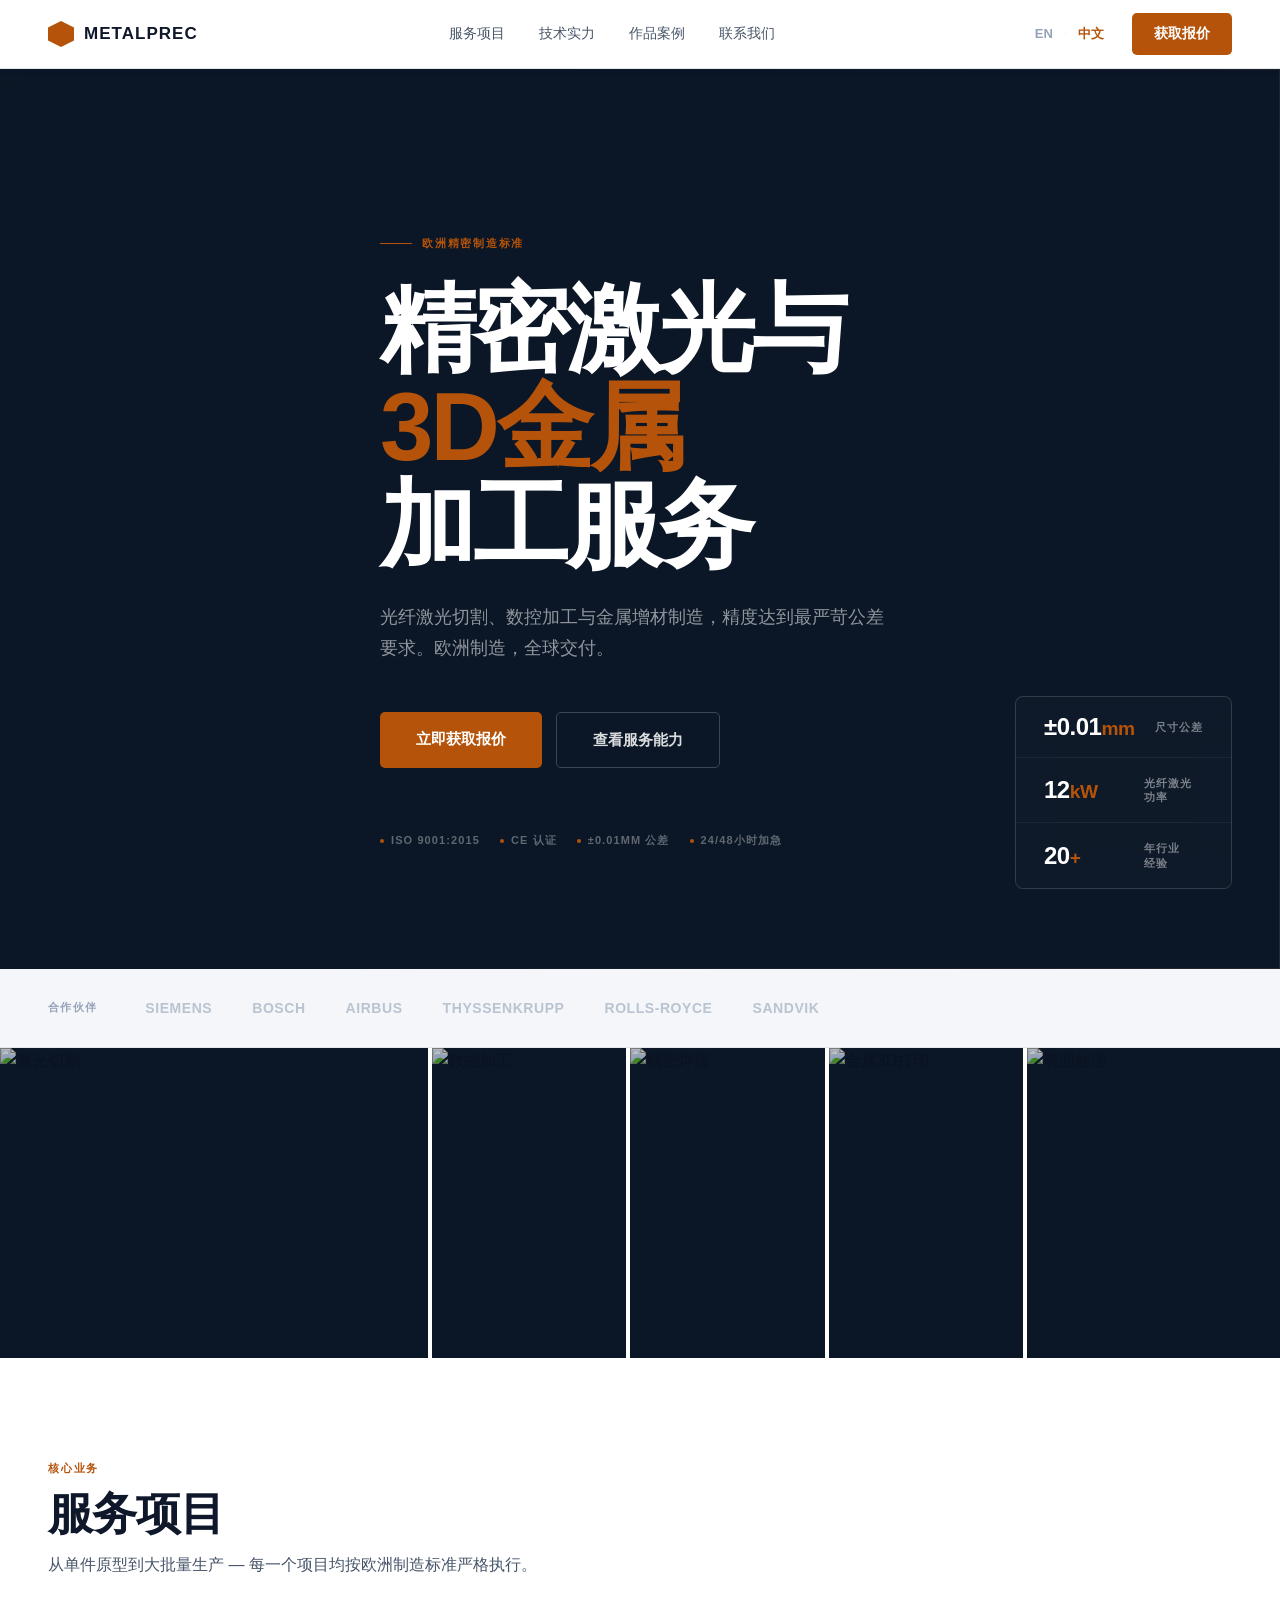
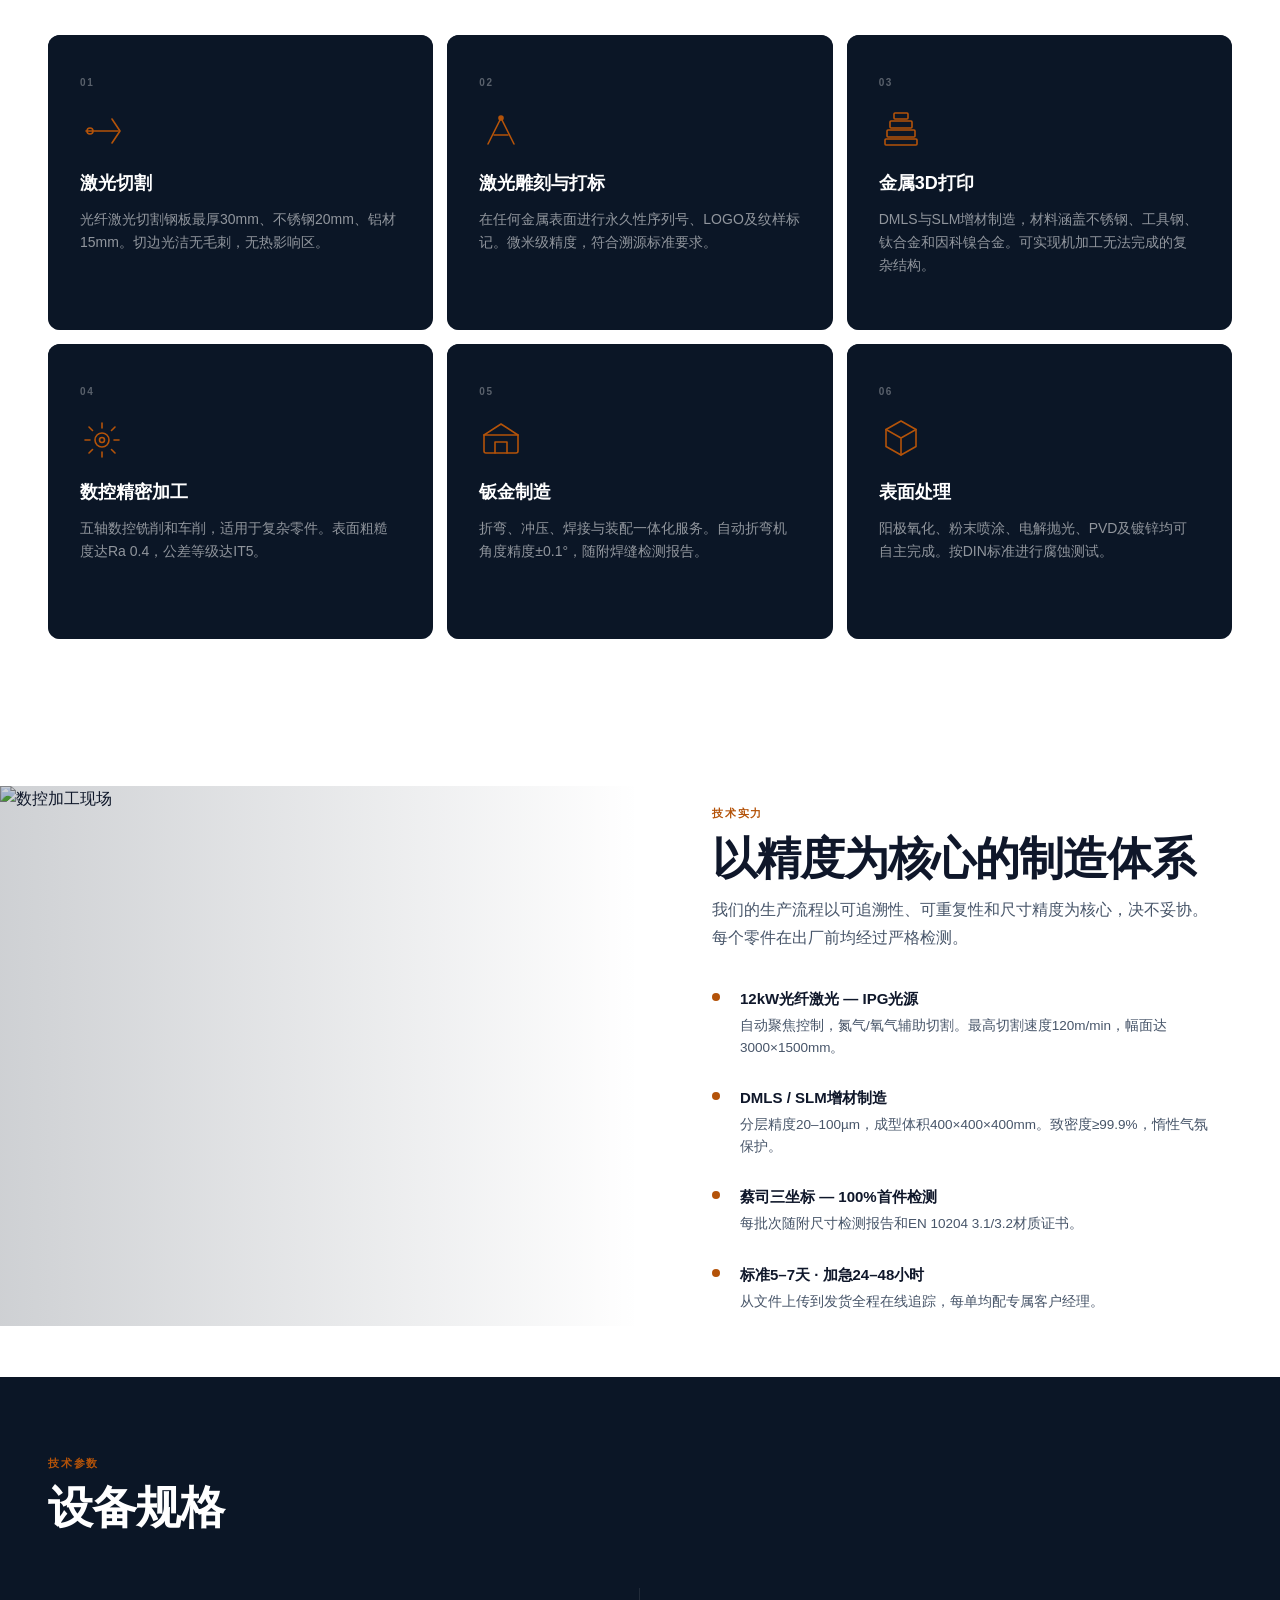
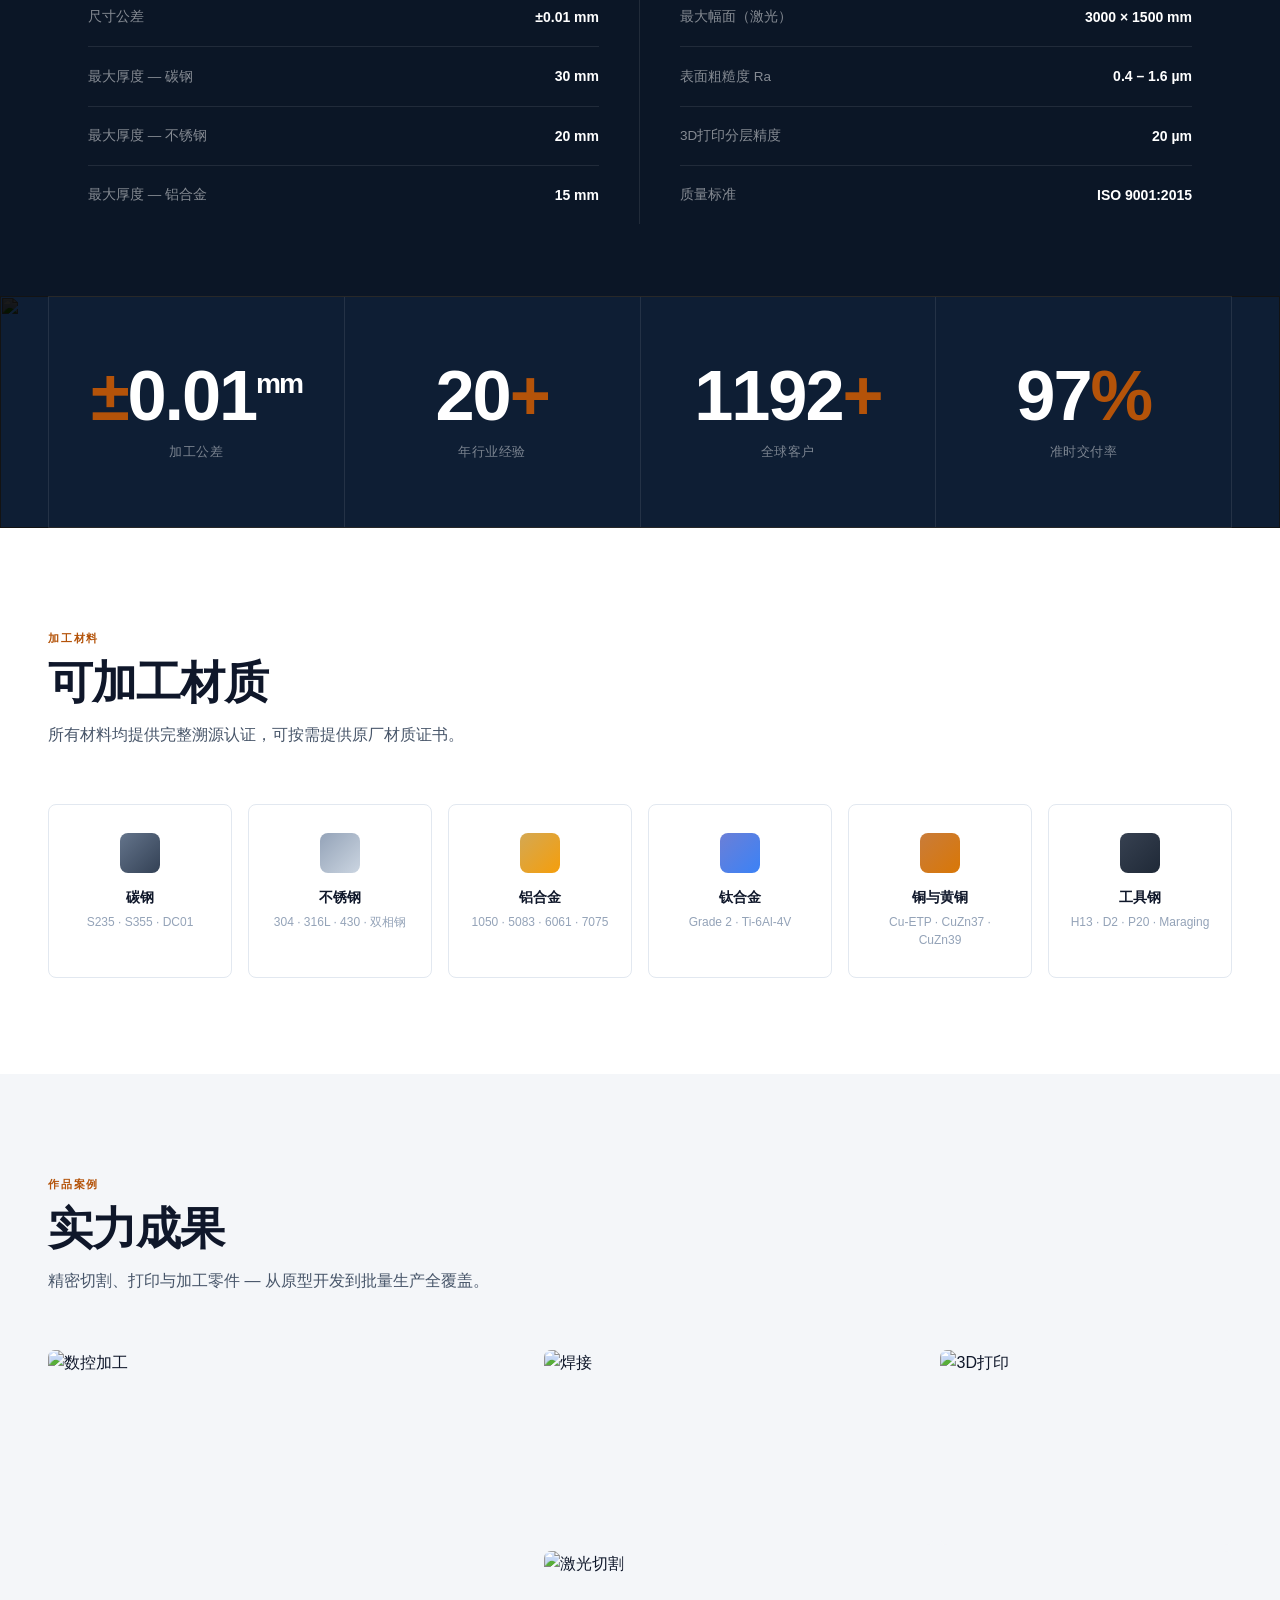
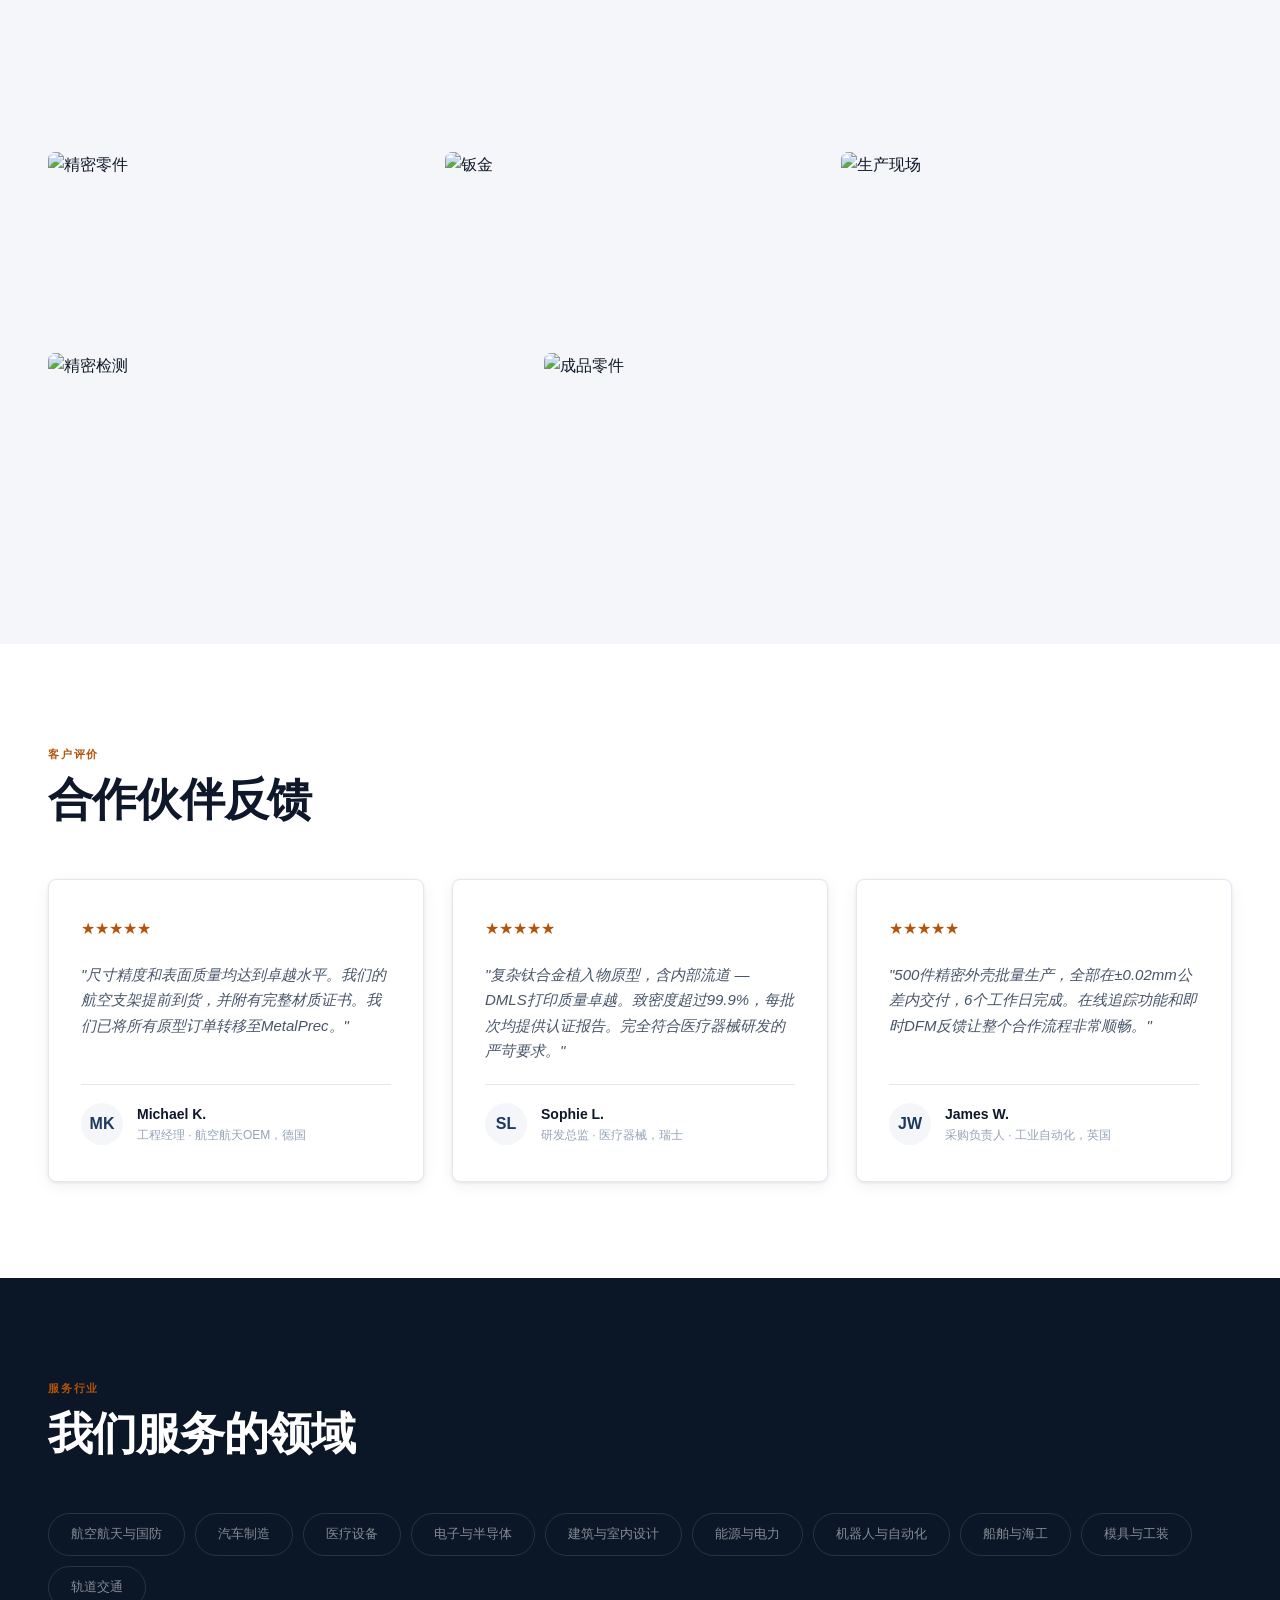
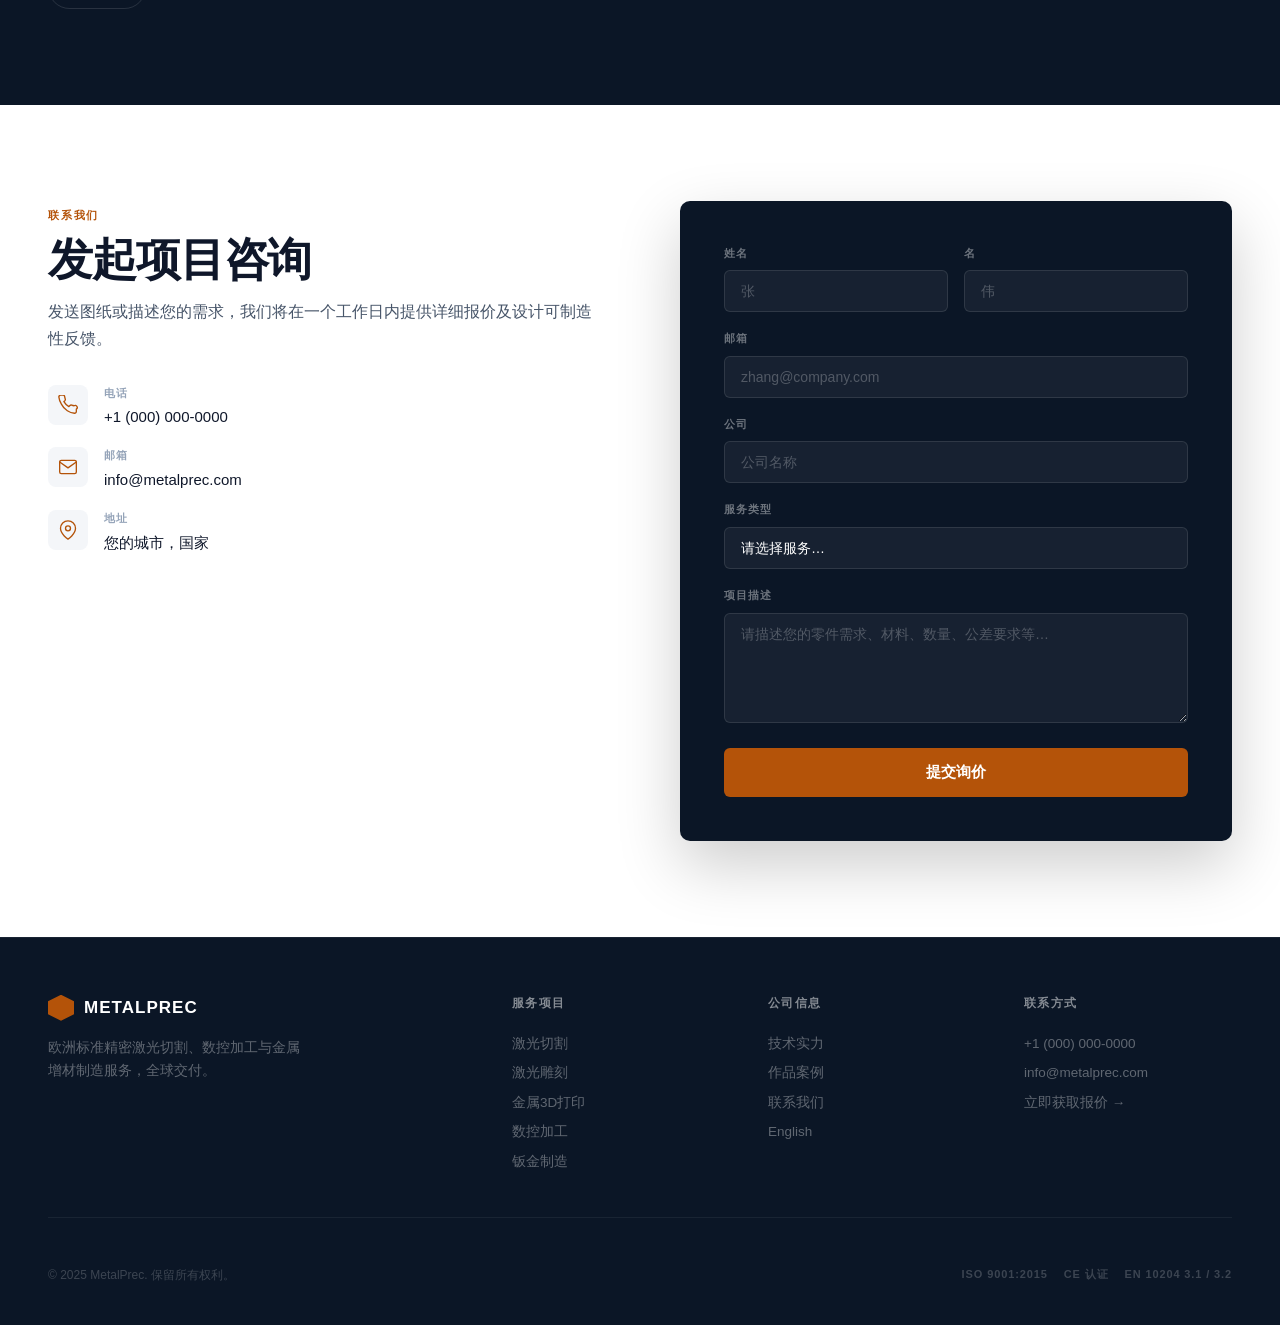
==== commit 190e155c: "feat: add photo strip, photo-bg service cards, 9-photo gallery, photo stats bg" ====
--- a/zh.html
+++ b/zh.html
@@ -54,9 +54,7 @@
   </div>
   <div class="hero-inner">
     <div class="hero-tag r"><span class="hero-tag-bar"></span>欧洲精密制造标准</div>
-    <h1 class="hero-h r" style="transition-delay:.08s">
-      精密激光与<br><strong>3D金属</strong><br>加工服务
-    </h1>
+    <h1 class="hero-h r" style="transition-delay:.08s">精密激光与<br><strong>3D金属</strong><br>加工服务</h1>
     <p class="hero-p r" style="transition-delay:.15s">光纤激光切割、数控加工与金属增材制造，精度达到最严苛公差要求。欧洲制造，全球交付。</p>
     <div class="hero-btns r" style="transition-delay:.22s">
       <a href="#contact" class="btn-primary">立即获取报价</a>
@@ -70,18 +68,9 @@
     </div>
   </div>
   <div class="hero-stats">
-    <div class="hs-row">
-      <div class="hs-val">±0.01<em>mm</em></div>
-      <div class="hs-lbl">尺寸公差</div>
-    </div>
-    <div class="hs-row">
-      <div class="hs-val">12<em>kW</em></div>
-      <div class="hs-lbl">光纤激光<br>功率</div>
-    </div>
-    <div class="hs-row">
-      <div class="hs-val">20<em>+</em></div>
-      <div class="hs-lbl">年行业<br>经验</div>
-    </div>
+    <div class="hs-row"><div class="hs-val">±0.01<em>mm</em></div><div class="hs-lbl">尺寸公差</div></div>
+    <div class="hs-row"><div class="hs-val">12<em>kW</em></div><div class="hs-lbl">光纤激光<br>功率</div></div>
+    <div class="hs-row"><div class="hs-val">20<em>+</em></div><div class="hs-lbl">年行业<br>经验</div></div>
   </div>
 </section>
 
@@ -100,6 +89,15 @@
   </div>
 </div>
 
+<!-- PHOTO STRIP -->
+<div class="photo-strip">
+  <div class="psi"><img src="https://images.unsplash.com/photo-1504328345606-18bbc8c9d7d1?auto=format&fit=crop&w=900&q=85" alt="激光切割" loading="lazy"><div class="psi-cap">激光切割</div></div>
+  <div class="psi"><img src="https://images.unsplash.com/photo-1565793298595-6a879b1d9492?auto=format&fit=crop&w=600&q=85" alt="数控加工" loading="lazy"><div class="psi-cap">数控加工</div></div>
+  <div class="psi"><img src="https://images.unsplash.com/photo-1530124566582-a618bc2615dc?auto=format&fit=crop&w=600&q=85" alt="精密焊接" loading="lazy"><div class="psi-cap">精密焊接</div></div>
+  <div class="psi"><img src="https://images.unsplash.com/photo-1581091870934-c41e77e0e03d?auto=format&fit=crop&w=600&q=85" alt="金属3D打印" loading="lazy"><div class="psi-cap">金属3D打印</div></div>
+  <div class="psi"><img src="https://images.unsplash.com/photo-1558618666-fcd25c85cd64?auto=format&fit=crop&w=700&q=85" alt="表面处理" loading="lazy"><div class="psi-cap">表面处理</div></div>
+</div>
+
 <!-- SERVICES -->
 <section id="services" class="section">
   <div class="w">
@@ -109,37 +107,37 @@
       <p class="sp r" style="transition-delay:.09s">从单件原型到大批量生产 — 每一个项目均按欧洲制造标准严格执行。</p>
     </div>
     <div class="srv-grid">
-      <div class="srv-card r">
+      <div class="srv-card r" style="--card-img:url('https://images.unsplash.com/photo-1504328345606-18bbc8c9d7d1?auto=format&fit=crop&w=800&q=80')">
         <div class="srv-num">01</div>
         <div class="srv-ico"><svg viewBox="0 0 44 44" fill="none" stroke="currentColor" stroke-width="1.6" stroke-linecap="round" stroke-linejoin="round"><path d="M6 22h32M32 10l8 12-8 12"/><circle cx="10" cy="22" r="3"/></svg></div>
         <div class="srv-h">激光切割</div>
         <p class="srv-p">光纤激光切割钢板最厚30mm、不锈钢20mm、铝材15mm。切边光洁无毛刺，无热影响区。</p>
       </div>
-      <div class="srv-card r" style="transition-delay:.05s">
+      <div class="srv-card r" style="--card-img:url('https://images.unsplash.com/photo-1518709766631-a6a7f45921c3?auto=format&fit=crop&w=800&q=80');transition-delay:.05s">
         <div class="srv-num">02</div>
         <div class="srv-ico"><svg viewBox="0 0 44 44" fill="none" stroke="currentColor" stroke-width="1.6" stroke-linecap="round" stroke-linejoin="round"><path d="M9 35L22 9l13 26"/><path d="M15 26h14"/><circle cx="22" cy="9" r="2" fill="currentColor"/></svg></div>
         <div class="srv-h">激光雕刻与打标</div>
         <p class="srv-p">在任何金属表面进行永久性序列号、LOGO及纹样标记。微米级精度，符合溯源标准要求。</p>
       </div>
-      <div class="srv-card r" style="transition-delay:.1s">
+      <div class="srv-card r" style="--card-img:url('https://images.unsplash.com/photo-1581091870934-c41e77e0e03d?auto=format&fit=crop&w=800&q=80');transition-delay:.1s">
         <div class="srv-num">03</div>
         <div class="srv-ico"><svg viewBox="0 0 44 44" fill="none" stroke="currentColor" stroke-width="1.6" stroke-linecap="round" stroke-linejoin="round"><rect x="6" y="30" width="32" height="6" rx="1"/><rect x="8" y="21" width="28" height="7" rx="1"/><rect x="11" y="12" width="22" height="7" rx="1"/><rect x="15" y="4" width="14" height="6" rx="1"/></svg></div>
         <div class="srv-h">金属3D打印</div>
         <p class="srv-p">DMLS与SLM增材制造，材料涵盖不锈钢、工具钢、钛合金和因科镍合金。可实现机加工无法完成的复杂结构。</p>
       </div>
-      <div class="srv-card r" style="transition-delay:.05s">
+      <div class="srv-card r" style="--card-img:url('https://images.unsplash.com/photo-1565793298595-6a879b1d9492?auto=format&fit=crop&w=800&q=80');transition-delay:.05s">
         <div class="srv-num">04</div>
         <div class="srv-ico"><svg viewBox="0 0 44 44" fill="none" stroke="currentColor" stroke-width="1.6" stroke-linecap="round" stroke-linejoin="round"><circle cx="22" cy="22" r="7"/><circle cx="22" cy="22" r="2.5"/><path d="M22 5v5M22 34v5M5 22h5M34 22h5M9 9l3.5 3.5M31.5 31.5l3.5 3.5M9 35l3.5-3.5M31.5 12.5l3.5-3.5"/></svg></div>
         <div class="srv-h">数控精密加工</div>
         <p class="srv-p">五轴数控铣削和车削，适用于复杂零件。表面粗糙度达Ra 0.4，公差等级达IT5。</p>
       </div>
-      <div class="srv-card r" style="transition-delay:.1s">
+      <div class="srv-card r" style="--card-img:url('https://images.unsplash.com/photo-1530124566582-a618bc2615dc?auto=format&fit=crop&w=800&q=80');transition-delay:.1s">
         <div class="srv-num">05</div>
         <div class="srv-ico"><svg viewBox="0 0 44 44" fill="none" stroke="currentColor" stroke-width="1.6" stroke-linecap="round" stroke-linejoin="round"><path d="M5 17h34v16a2 2 0 01-2 2H7a2 2 0 01-2-2V17z"/><path d="M5 17L22 6l17 11"/><path d="M16 35V24h12v11"/></svg></div>
         <div class="srv-h">钣金制造</div>
         <p class="srv-p">折弯、冲压、焊接与装配一体化服务。自动折弯机角度精度±0.1°，随附焊缝检测报告。</p>
       </div>
-      <div class="srv-card r" style="transition-delay:.15s">
+      <div class="srv-card r" style="--card-img:url('https://images.unsplash.com/photo-1558618666-fcd25c85cd64?auto=format&fit=crop&w=800&q=80');transition-delay:.15s">
         <div class="srv-num">06</div>
         <div class="srv-ico"><svg viewBox="0 0 44 44" fill="none" stroke="currentColor" stroke-width="1.6" stroke-linecap="round" stroke-linejoin="round"><path d="M22 3l15 8.5v17L22 37 7 28.5v-17L22 3z"/><path d="M22 37V20M7 11.5l15 8.5 15-8.5"/></svg></div>
         <div class="srv-h">表面处理</div>
@@ -193,8 +191,11 @@
   </div>
 </section>
 
-<!-- STATS -->
-<section class="section dark2" style="padding:0">
+<!-- STATS with photo background -->
+<section class="section dark2 stats-photo" style="padding:0">
+  <div class="stats-photo-bg">
+    <img src="https://images.unsplash.com/photo-1504328345606-18bbc8c9d7d1?auto=format&fit=crop&w=1920&q=80" alt="" aria-hidden="true" loading="lazy">
+  </div>
   <div class="w">
     <div class="stats-grid">
       <div class="stat"><div class="stat-n"><em>±</em>0.01<span style="font-size:.4em;vertical-align:top;margin-top:.3em;display:inline-block">mm</span></div><div class="stat-l">加工公差</div></div>
@@ -237,25 +238,37 @@
         <img src="https://images.unsplash.com/photo-1565793298595-6a879b1d9492?auto=format&fit=crop&w=1200&q=85" alt="数控加工" loading="lazy">
         <div class="gallery-label">五轴数控加工 · 7075-T6铝合金</div>
       </div>
-      <div class="gallery-item r" style="transition-delay:.05s">
-        <img src="https://images.unsplash.com/photo-1530124566582-a618bc2615dc?auto=format&fit=crop&w=800&q=80" alt="焊接" loading="lazy">
+      <div class="gallery-item r" style="transition-delay:.04s">
+        <img src="https://images.unsplash.com/photo-1530124566582-a618bc2615dc?auto=format&fit=crop&w=700&q=80" alt="焊接" loading="lazy">
         <div class="gallery-label">TIG氩弧焊接 · 316L不锈钢</div>
       </div>
-      <div class="gallery-item r" style="transition-delay:.09s">
-        <img src="https://images.unsplash.com/photo-1504328345606-18bbc8c9d7d1?auto=format&fit=crop&w=800&q=80" alt="激光切割" loading="lazy">
+      <div class="gallery-item r" style="transition-delay:.08s">
+        <img src="https://images.unsplash.com/photo-1581091870934-c41e77e0e03d?auto=format&fit=crop&w=600&q=80" alt="3D打印" loading="lazy">
+        <div class="gallery-label">DMLS金属3D打印 · Ti-6Al-4V</div>
+      </div>
+      <div class="gallery-item r" style="transition-delay:.12s">
+        <img src="https://images.unsplash.com/photo-1504328345606-18bbc8c9d7d1?auto=format&fit=crop&w=1000&q=80" alt="激光切割" loading="lazy">
         <div class="gallery-label">光纤激光切割 · 20mm钢板</div>
       </div>
-      <div class="gallery-item r" style="transition-delay:.13s">
+      <div class="gallery-item r" style="transition-delay:.16s">
         <img src="https://images.unsplash.com/photo-1558618666-fcd25c85cd64?auto=format&fit=crop&w=700&q=80" alt="精密零件" loading="lazy">
         <div class="gallery-label">精密零件 · 公差±0.01mm</div>
       </div>
-      <div class="gallery-item r" style="transition-delay:.17s">
-        <img src="https://images.unsplash.com/photo-1581091870934-c41e77e0e03d?auto=format&fit=crop&w=700&q=80" alt="3D打印" loading="lazy">
-        <div class="gallery-label">DMLS金属3D打印 · Ti-6Al-4V</div>
-      </div>
-      <div class="gallery-item r" style="transition-delay:.21s">
+      <div class="gallery-item r" style="transition-delay:.2s">
         <img src="https://images.unsplash.com/photo-1518709766631-a6a7f45921c3?auto=format&fit=crop&w=700&q=80" alt="钣金" loading="lazy">
         <div class="gallery-label">钣金加工 · 粉末喷涂</div>
+      </div>
+      <div class="gallery-item r" style="transition-delay:.24s">
+        <img src="https://images.unsplash.com/photo-1581092918056-0c6f7dd8f9dc?auto=format&fit=crop&w=700&q=80" alt="生产现场" loading="lazy">
+        <div class="gallery-label">生产现场 · ISO认证工厂</div>
+      </div>
+      <div class="gallery-item r" style="transition-delay:.28s">
+        <img src="https://images.unsplash.com/photo-1565085578936-1c6e2bd02bf8?auto=format&fit=crop&w=800&q=80" alt="精密检测" loading="lazy">
+        <div class="gallery-label">三坐标检测 · 蔡司CMM</div>
+      </div>
+      <div class="gallery-item r" style="transition-delay:.32s">
+        <img src="https://images.unsplash.com/photo-1612198188060-c7c2a3b66eae?auto=format&fit=crop&w=1000&q=80" alt="成品零件" loading="lazy">
+        <div class="gallery-label">成品零件 · 500件批量交付</div>
       </div>
     </div>
   </div>
@@ -272,26 +285,17 @@
       <div class="testi-card r">
         <div class="testi-stars">★★★★★</div>
         <p class="testi-q">"尺寸精度和表面质量均达到卓越水平。我们的航空支架提前到货，并附有完整材质证书。我们已将所有原型订单转移至MetalPrec。"</p>
-        <div class="testi-author">
-          <div class="testi-ava">MK</div>
-          <div><div class="testi-name">Michael K.</div><div class="testi-role">工程经理 · 航空航天OEM，德国</div></div>
-        </div>
+        <div class="testi-author"><div class="testi-ava">MK</div><div><div class="testi-name">Michael K.</div><div class="testi-role">工程经理 · 航空航天OEM，德国</div></div></div>
       </div>
       <div class="testi-card r" style="transition-delay:.07s">
         <div class="testi-stars">★★★★★</div>
         <p class="testi-q">"复杂钛合金植入物原型，含内部流道 — DMLS打印质量卓越。致密度超过99.9%，每批次均提供认证报告。完全符合医疗器械研发的严苛要求。"</p>
-        <div class="testi-author">
-          <div class="testi-ava">SL</div>
-          <div><div class="testi-name">Sophie L.</div><div class="testi-role">研发总监 · 医疗器械，瑞士</div></div>
-        </div>
+        <div class="testi-author"><div class="testi-ava">SL</div><div><div class="testi-name">Sophie L.</div><div class="testi-role">研发总监 · 医疗器械，瑞士</div></div></div>
       </div>
       <div class="testi-card r" style="transition-delay:.14s">
         <div class="testi-stars">★★★★★</div>
         <p class="testi-q">"500件精密外壳批量生产，全部在±0.02mm公差内交付，6个工作日完成。在线追踪功能和即时DFM反馈让整个合作流程非常顺畅。"</p>
-        <div class="testi-author">
-          <div class="testi-ava">JW</div>
-          <div><div class="testi-name">James W.</div><div class="testi-role">采购负责人 · 工业自动化，英国</div></div>
-        </div>
+        <div class="testi-author"><div class="testi-ava">JW</div><div><div class="testi-name">James W.</div><div class="testi-role">采购负责人 · 工业自动化，英国</div></div></div>
       </div>
     </div>
   </div>
@@ -328,18 +332,9 @@
         <h2 class="sh r" style="transition-delay:.05s">发起项目咨询</h2>
         <p class="sp r" style="transition-delay:.09s">发送图纸或描述您的需求，我们将在一个工作日内提供详细报价及设计可制造性反馈。</p>
         <div class="ci-list">
-          <div class="ci r" style="transition-delay:.12s">
-            <div class="ci-ico"><svg width="20" height="20" viewBox="0 0 24 24" fill="none" stroke="currentColor" stroke-width="1.6" stroke-linecap="round" stroke-linejoin="round"><path d="M22 16.92v3a2 2 0 01-2.18 2 19.79 19.79 0 01-8.63-3.07A19.5 19.5 0 014.07 11a19.79 19.79 0 01-3.07-8.67A2 2 0 013 .18h3a2 2 0 012 1.72c.127.96.361 1.903.7 2.81a2 2 0 01-.45 2.11L7.09 7.91a16 16 0 006 6l1.27-1.27a2 2 0 012.11-.45c.907.339 1.85.573 2.81.7A2 2 0 0122 16.92z"/></svg></div>
-            <div><div class="ci-k">电话</div><div class="ci-v"><a href="tel:+10000000000">+1 (000) 000-0000</a></div></div>
-          </div>
-          <div class="ci r" style="transition-delay:.16s">
-            <div class="ci-ico"><svg width="20" height="20" viewBox="0 0 24 24" fill="none" stroke="currentColor" stroke-width="1.6" stroke-linecap="round" stroke-linejoin="round"><path d="M4 4h16c1.1 0 2 .9 2 2v12c0 1.1-.9 2-2 2H4c-1.1 0-2-.9-2-2V6c0-1.1.9-2 2-2z"/><polyline points="22,6 12,13 2,6"/></svg></div>
-            <div><div class="ci-k">邮箱</div><div class="ci-v"><a href="mailto:info@metalprec.com">info@metalprec.com</a></div></div>
-          </div>
-          <div class="ci r" style="transition-delay:.2s">
-            <div class="ci-ico"><svg width="20" height="20" viewBox="0 0 24 24" fill="none" stroke="currentColor" stroke-width="1.6" stroke-linecap="round" stroke-linejoin="round"><path d="M21 10c0 7-9 13-9 13s-9-6-9-13a9 9 0 0118 0z"/><circle cx="12" cy="10" r="3"/></svg></div>
-            <div><div class="ci-k">地址</div><div class="ci-v">您的城市，国家</div></div>
-          </div>
+          <div class="ci r" style="transition-delay:.12s"><div class="ci-ico"><svg width="20" height="20" viewBox="0 0 24 24" fill="none" stroke="currentColor" stroke-width="1.6" stroke-linecap="round" stroke-linejoin="round"><path d="M22 16.92v3a2 2 0 01-2.18 2 19.79 19.79 0 01-8.63-3.07A19.5 19.5 0 014.07 11a19.79 19.79 0 01-3.07-8.67A2 2 0 013 .18h3a2 2 0 012 1.72c.127.96.361 1.903.7 2.81a2 2 0 01-.45 2.11L7.09 7.91a16 16 0 006 6l1.27-1.27a2 2 0 012.11-.45c.907.339 1.85.573 2.81.7A2 2 0 0122 16.92z"/></svg></div><div><div class="ci-k">电话</div><div class="ci-v"><a href="tel:+10000000000">+1 (000) 000-0000</a></div></div></div>
+          <div class="ci r" style="transition-delay:.16s"><div class="ci-ico"><svg width="20" height="20" viewBox="0 0 24 24" fill="none" stroke="currentColor" stroke-width="1.6" stroke-linecap="round" stroke-linejoin="round"><path d="M4 4h16c1.1 0 2 .9 2 2v12c0 1.1-.9 2-2 2H4c-1.1 0-2-.9-2-2V6c0-1.1.9-2 2-2z"/><polyline points="22,6 12,13 2,6"/></svg></div><div><div class="ci-k">邮箱</div><div class="ci-v"><a href="mailto:info@metalprec.com">info@metalprec.com</a></div></div></div>
+          <div class="ci r" style="transition-delay:.2s"><div class="ci-ico"><svg width="20" height="20" viewBox="0 0 24 24" fill="none" stroke="currentColor" stroke-width="1.6" stroke-linecap="round" stroke-linejoin="round"><path d="M21 10c0 7-9 13-9 13s-9-6-9-13a9 9 0 0118 0z"/><circle cx="12" cy="10" r="3"/></svg></div><div><div class="ci-k">地址</div><div class="ci-v">您的城市，国家</div></div></div>
         </div>
       </div>
       <div class="form-box r" style="transition-delay:.1s">
@@ -370,7 +365,6 @@
   </div>
 </section>
 
-<!-- FOOTER -->
 <footer>
   <div class="foot-inner">
     <div class="foot-top">
--- a/style.css
+++ b/style.css
@@ -80,6 +80,14 @@
 .trust-logo{font-size:14px;font-weight:700;color:var(--light);letter-spacing:.04em;text-transform:uppercase;opacity:.6;transition:opacity .2s}
 .trust-logo:hover{opacity:1}
 
+/* ── PHOTO STRIP ── */
+.photo-strip{display:grid;grid-template-columns:2.2fr 1fr 1fr 1fr 1.3fr;height:310px;gap:4px;overflow:hidden}
+.psi{overflow:hidden;position:relative;background:var(--dark)}
+.psi img{width:100%;height:100%;object-fit:cover;display:block;transition:transform .7s cubic-bezier(.16,1,.3,1),filter .4s;filter:brightness(.75) saturate(1.1)}
+.psi:hover img{transform:scale(1.07);filter:brightness(.95) saturate(1.25)}
+.psi-cap{position:absolute;bottom:0;left:0;right:0;padding:40px 16px 14px;background:linear-gradient(transparent,rgba(0,0,0,.8));color:#fff;font-size:10.5px;font-weight:700;letter-spacing:.14em;text-transform:uppercase;transform:translateY(8px);opacity:0;transition:all .3s cubic-bezier(.16,1,.3,1)}
+.psi:hover .psi-cap{opacity:1;transform:none}
+
 /* ── SECTION COMMONS ── */
 .section{padding:96px 0}
 .section.bg2{background:var(--bg2)}
@@ -94,17 +102,15 @@
 .section-head{margin-bottom:56px}
 
 /* ── SERVICES ── */
-.srv-grid{display:grid;grid-template-columns:repeat(3,1fr);border:1px solid var(--brd)}
-.srv-card{padding:40px 36px;border-right:1px solid var(--brd);border-bottom:1px solid var(--brd);position:relative;overflow:hidden;background:#fff;transition:background .2s}
-.srv-card:hover{background:var(--bg2)}
-.srv-card:nth-child(3n){border-right:none}
-.srv-card:nth-child(n+4){border-bottom:none}
-.srv-card::after{content:'';position:absolute;top:0;left:0;width:3px;height:100%;background:var(--ac);transform:scaleY(0);transform-origin:top;transition:transform .3s cubic-bezier(.16,1,.3,1)}
-.srv-card:hover::after{transform:scaleY(1)}
-.srv-num{font-size:10.5px;font-weight:700;letter-spacing:.14em;text-transform:uppercase;color:var(--light);margin-bottom:24px}
-.srv-ico{width:44px;height:44px;margin-bottom:20px;color:var(--navy)}
-.srv-h{font-size:18px;font-weight:700;color:var(--t);margin-bottom:10px}
-.srv-p{font-size:14px;color:var(--mid);line-height:1.65}
+.srv-grid{display:grid;grid-template-columns:repeat(3,1fr);gap:14px}
+.srv-card{padding:40px 32px;border-radius:12px;position:relative;overflow:hidden;min-height:295px;display:flex;flex-direction:column;transition:transform .3s cubic-bezier(.16,1,.3,1),box-shadow .3s;background:var(--dark) var(--card-img,none) center/cover no-repeat}
+.srv-card::before{content:'';position:absolute;inset:0;background:linear-gradient(150deg,rgba(11,22,38,.93) 0%,rgba(11,22,38,.72) 55%,rgba(11,22,38,.38) 100%);transition:background .4s}
+.srv-card:hover{transform:translateY(-5px);box-shadow:0 20px 60px rgba(0,0,0,.3)}
+.srv-card:hover::before{background:linear-gradient(150deg,rgba(11,22,38,.8) 0%,rgba(11,22,38,.56) 55%,rgba(11,22,38,.22) 100%)}
+.srv-num{font-size:10px;font-weight:700;letter-spacing:.16em;text-transform:uppercase;color:rgba(255,255,255,.32);margin-bottom:18px;position:relative;z-index:1}
+.srv-ico{width:44px;height:44px;margin-bottom:16px;color:var(--ac);position:relative;z-index:1}
+.srv-h{font-size:18px;font-weight:700;color:#fff;margin-bottom:10px;position:relative;z-index:1}
+.srv-p{font-size:14px;color:rgba(255,255,255,.55);line-height:1.65;position:relative;z-index:1;flex:1}
 
 /* ── SPLIT FEATURE ── */
 .split{display:grid;grid-template-columns:1fr 1fr;align-items:center}
@@ -128,6 +134,10 @@
 .specs-col:first-child{border-right:1px solid var(--brd-d)}
 
 /* ── STATS ── */
+.stats-photo{position:relative;overflow:hidden}
+.stats-photo-bg{position:absolute;inset:0;z-index:0;pointer-events:none}
+.stats-photo-bg img{width:100%;height:100%;object-fit:cover;object-position:center 40%;display:block;filter:brightness(.1) saturate(1.5)}
+.stats-photo .w{position:relative;z-index:1}
 .stats-grid{display:grid;grid-template-columns:repeat(4,1fr);border-top:1px solid var(--brd-d);border-left:1px solid var(--brd-d)}
 .stat{padding:64px 0;text-align:center;border-right:1px solid var(--brd-d);border-bottom:1px solid var(--brd-d)}
 .stat-n{font-size:clamp(48px,5.5vw,72px);font-weight:900;color:#fff;line-height:1;letter-spacing:-.03em}
@@ -143,14 +153,17 @@
 .mat-d{font-size:12px;color:var(--light);line-height:1.5}
 
 /* ── GALLERY ── */
-.gallery-grid{display:grid;grid-template-columns:repeat(12,1fr);grid-auto-rows:220px;gap:6px;margin-top:56px}
-.gallery-item{overflow:hidden;border-radius:5px;position:relative;background:var(--bg2)}
-.gallery-item:nth-child(1){grid-column:span 7;grid-row:span 2}
-.gallery-item:nth-child(2){grid-column:span 5}
-.gallery-item:nth-child(3){grid-column:span 5}
-.gallery-item:nth-child(4){grid-column:span 4}
+.gallery-grid{display:grid;grid-template-columns:repeat(12,1fr);grid-auto-rows:195px;gap:6px;margin-top:56px}
+.gallery-item{overflow:hidden;border-radius:7px;position:relative;background:var(--bg2)}
+.gallery-item:nth-child(1){grid-column:span 5;grid-row:span 2}
+.gallery-item:nth-child(2){grid-column:span 4}
+.gallery-item:nth-child(3){grid-column:span 3}
+.gallery-item:nth-child(4){grid-column:span 7}
 .gallery-item:nth-child(5){grid-column:span 4}
 .gallery-item:nth-child(6){grid-column:span 4}
+.gallery-item:nth-child(7){grid-column:span 4}
+.gallery-item:nth-child(8){grid-column:span 5}
+.gallery-item:nth-child(9){grid-column:span 7}
 .gallery-item img{width:100%;height:100%;object-fit:cover;display:block;transition:transform .55s cubic-bezier(.16,1,.3,1)}
 .gallery-item:hover img{transform:scale(1.05)}
 .gallery-label{position:absolute;bottom:0;left:0;right:0;padding:28px 16px 14px;background:linear-gradient(transparent,rgba(0,0,0,.82));color:#fff;font-size:12.5px;font-weight:600;opacity:0;transition:opacity .25s}
@@ -217,8 +230,6 @@
   .hero-inner{padding:130px 28px 200px}
   .hero-stats{right:28px;bottom:56px}
   .srv-grid{grid-template-columns:1fr 1fr}
-  .srv-card:nth-child(3n){border-right:1px solid var(--brd)}
-  .srv-card:nth-child(2n){border-right:none}
   .mat-grid{grid-template-columns:repeat(3,1fr)}
   .split{grid-template-columns:1fr}
   .split-img{height:380px}
@@ -226,11 +237,20 @@
   .specs-grid{grid-template-columns:1fr}
   .specs-col:first-child{border-right:none;border-bottom:1px solid var(--brd-d)}
   .contact-grid{grid-template-columns:1fr}
-  .gallery-grid{grid-template-columns:repeat(2,1fr);grid-auto-rows:200px}
-  .gallery-item:nth-child(1){grid-column:span 2;grid-row:span 2}
-  .gallery-item:nth-child(n+2){grid-column:span 1}
+  .gallery-grid{grid-template-columns:repeat(6,1fr);grid-auto-rows:180px}
+  .gallery-item:nth-child(1){grid-column:span 4;grid-row:span 2}
+  .gallery-item:nth-child(2){grid-column:span 2}
+  .gallery-item:nth-child(3){grid-column:span 2}
+  .gallery-item:nth-child(4){grid-column:span 3}
+  .gallery-item:nth-child(5){grid-column:span 3}
+  .gallery-item:nth-child(6){grid-column:span 2}
+  .gallery-item:nth-child(7){grid-column:span 2}
+  .gallery-item:nth-child(8){grid-column:span 2}
+  .gallery-item:nth-child(9){grid-column:span 3}
   .testi-grid{grid-template-columns:1fr 1fr}
   .foot-top{grid-template-columns:1fr 1fr;gap:32px}
+  .photo-strip{grid-template-columns:2fr 1fr 1fr;height:240px}
+  .psi:nth-child(n+4){display:none}
 }
 @media(max-width:768px){
   .nav-links,.btn-cta,.lang-sw{display:none}
@@ -242,23 +262,32 @@
   .hero-inner{padding:100px 20px 200px}
   .hero-stats{left:20px;right:20px;bottom:40px;flex-direction:row;flex-wrap:wrap}
   .hs-row{flex:1;min-width:120px}
+  .srv-grid{grid-template-columns:1fr}
   .stats-grid{grid-template-columns:1fr 1fr}
   .stat:nth-child(2){border-right:none}
-  .stat:nth-child(3){border-top:1px solid var(--brd-d)}
   .mat-grid{grid-template-columns:repeat(2,1fr)}
   .f2{grid-template-columns:1fr}
   .testi-grid{grid-template-columns:1fr}
   .foot-top{grid-template-columns:1fr;gap:28px}
   footer{padding:40px 20px 32px}
   .section{padding:72px 0}
+  .gallery-grid{grid-template-columns:1fr 1fr;grid-auto-rows:170px}
+  .gallery-item:nth-child(n){grid-column:span 1;grid-row:span 1}
+  .gallery-item:nth-child(1){grid-column:span 2}
+  .gallery-item:nth-child(4){grid-column:span 2}
+  .gallery-item:nth-child(9){grid-column:span 2}
+  .gallery-item:nth-child(n+8){display:none}
+  .photo-strip{grid-template-columns:1fr 1fr;height:190px}
+  .psi:nth-child(n+3){display:none}
 }
 @media(max-width:480px){
   .stats-grid{grid-template-columns:1fr}
   .stat{border-right:none;border-bottom:1px solid var(--brd-d)}
   .hero-btns{flex-direction:column}
   .hero-h{font-size:48px}
-  .gallery-grid{grid-auto-rows:180px}
-  .gallery-item:nth-child(n){grid-column:span 2}
+  .gallery-grid{grid-auto-rows:155px}
+  .gallery-item:nth-child(n+6){display:none}
+  .photo-strip{height:160px}
 }
 
 /* ── CHINESE FONT ── */
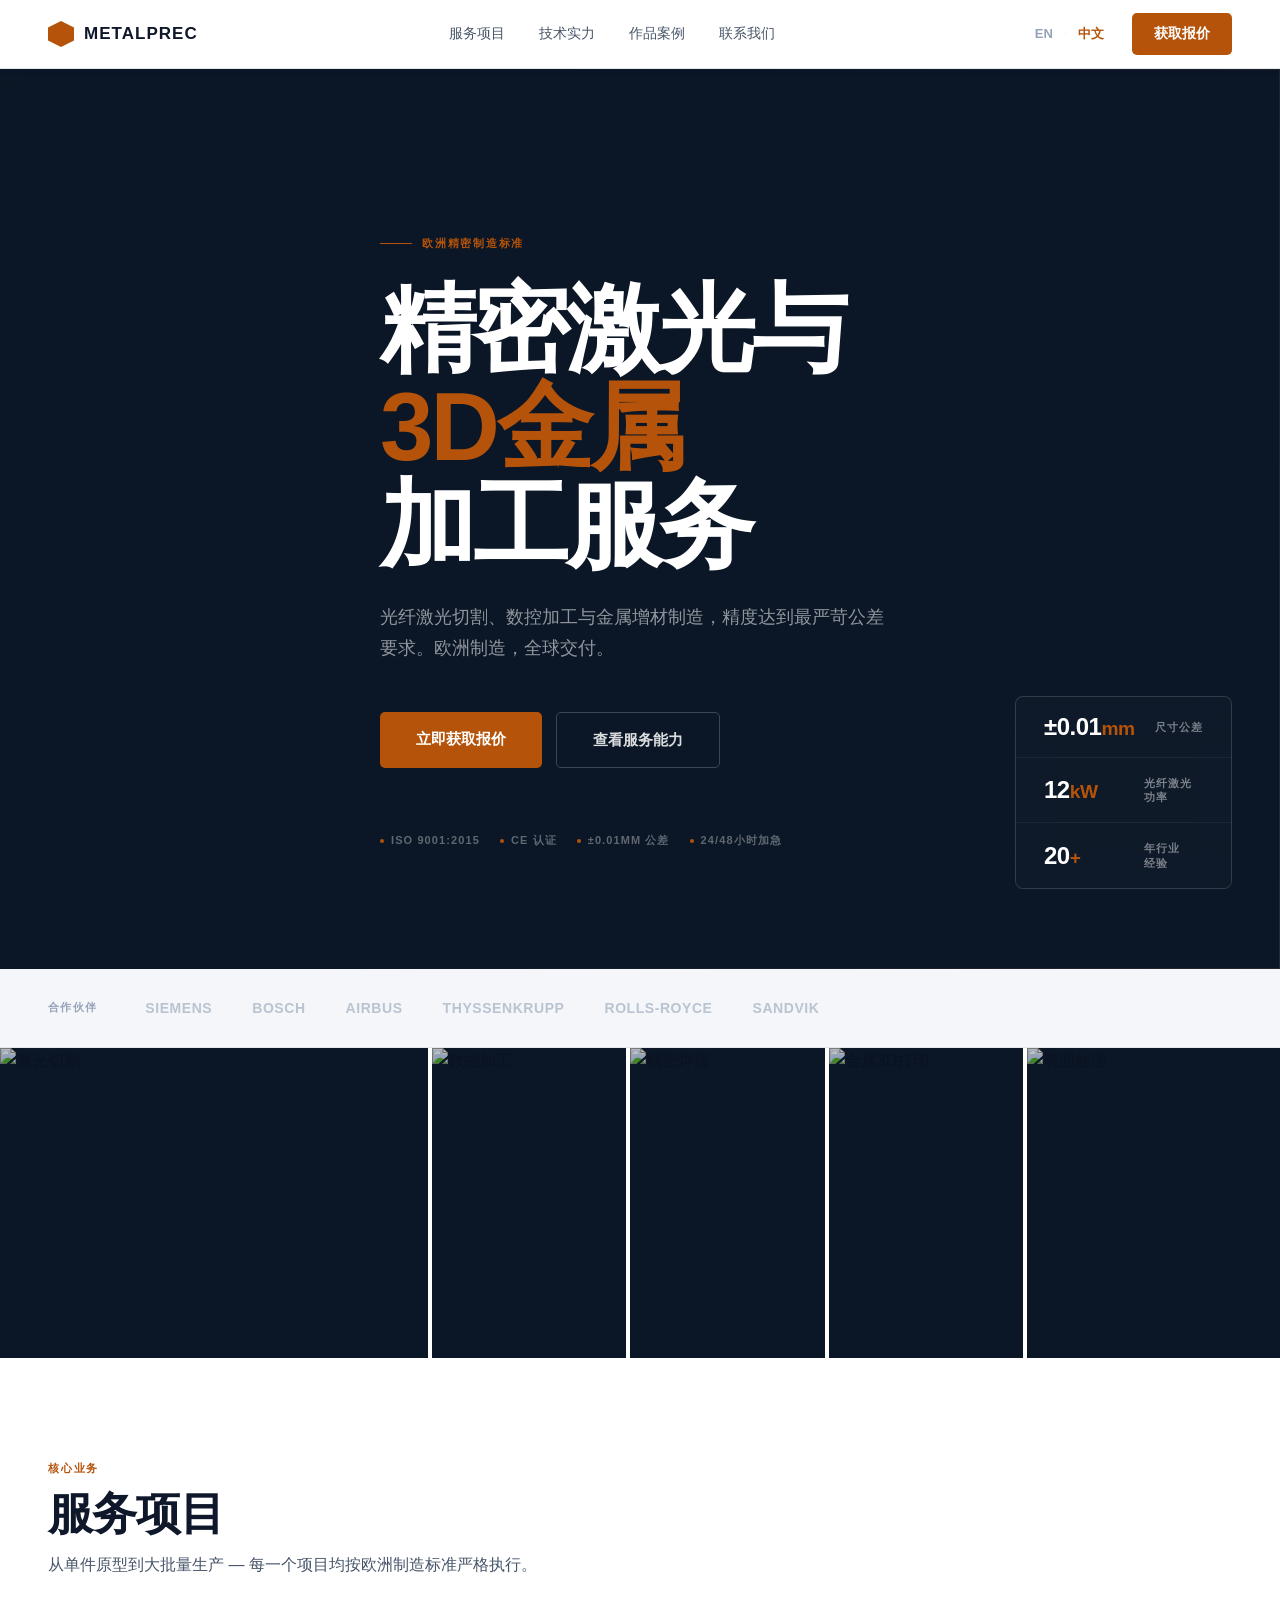
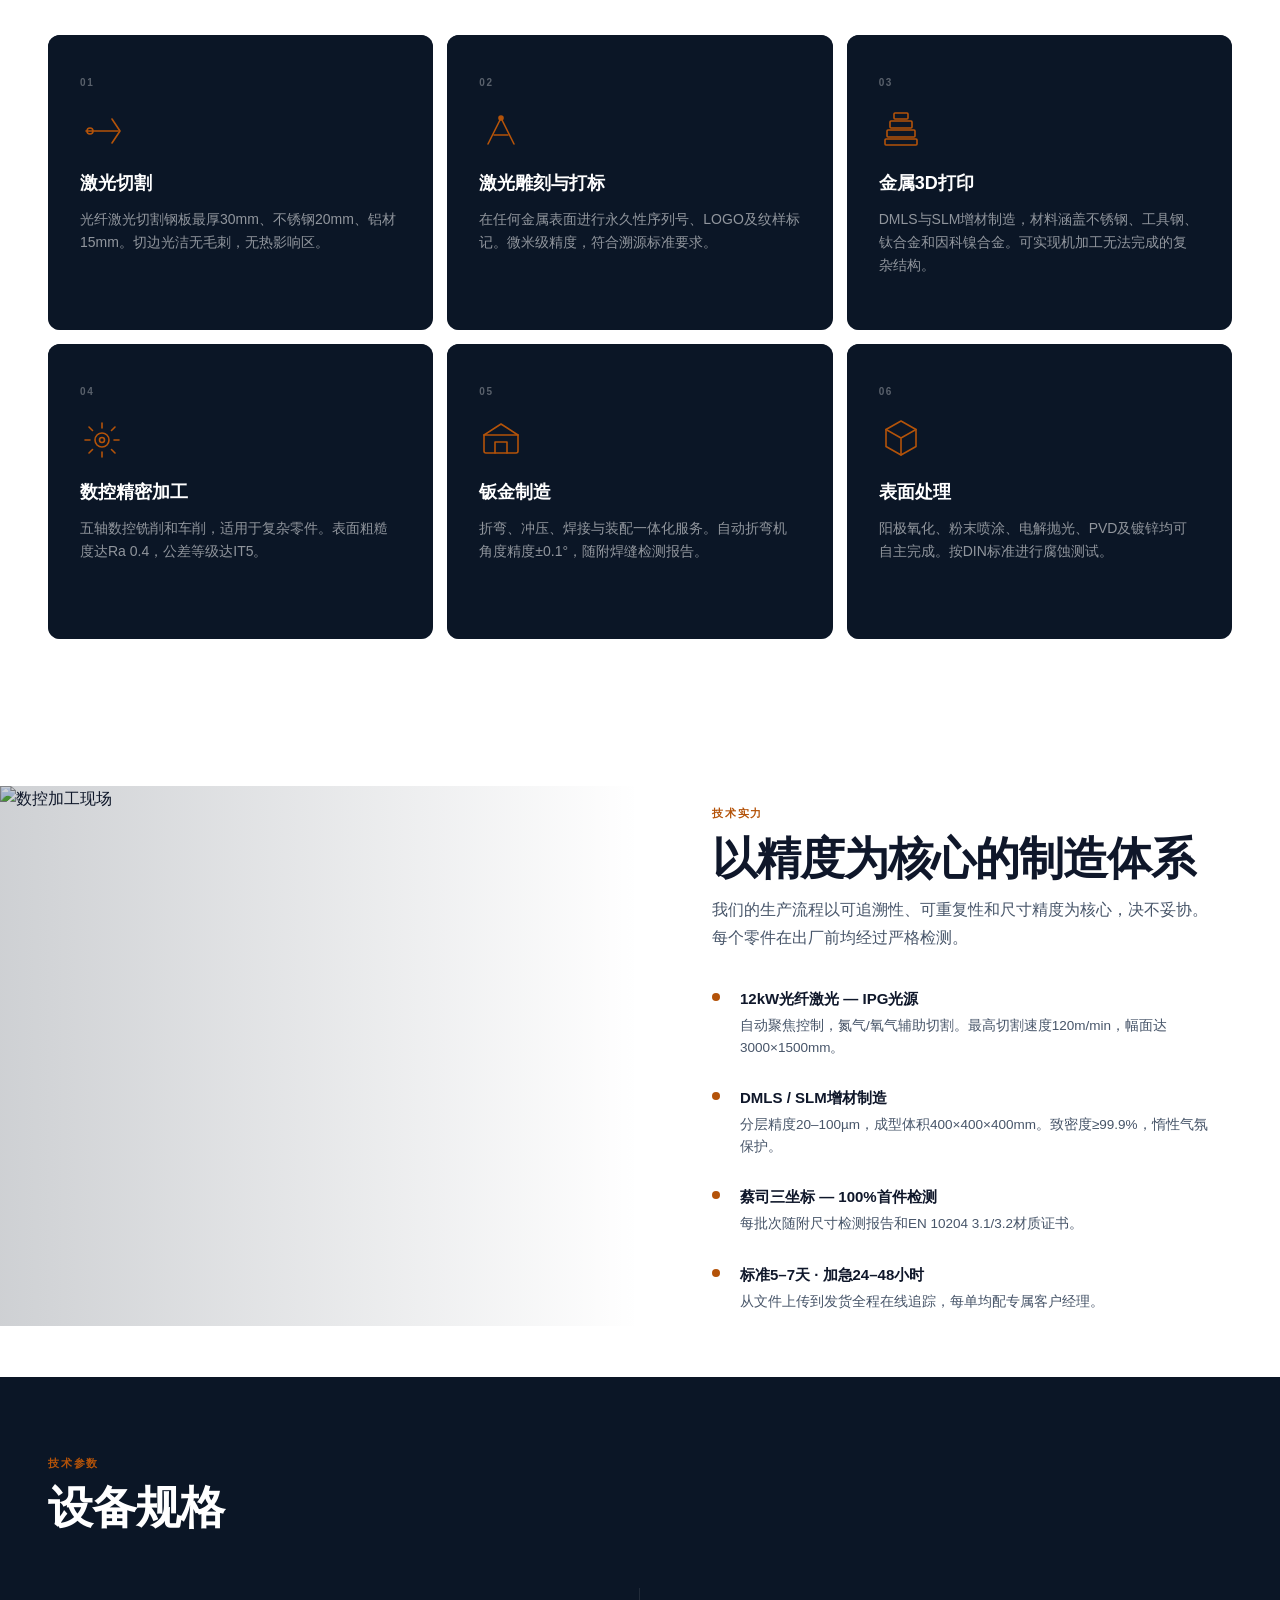
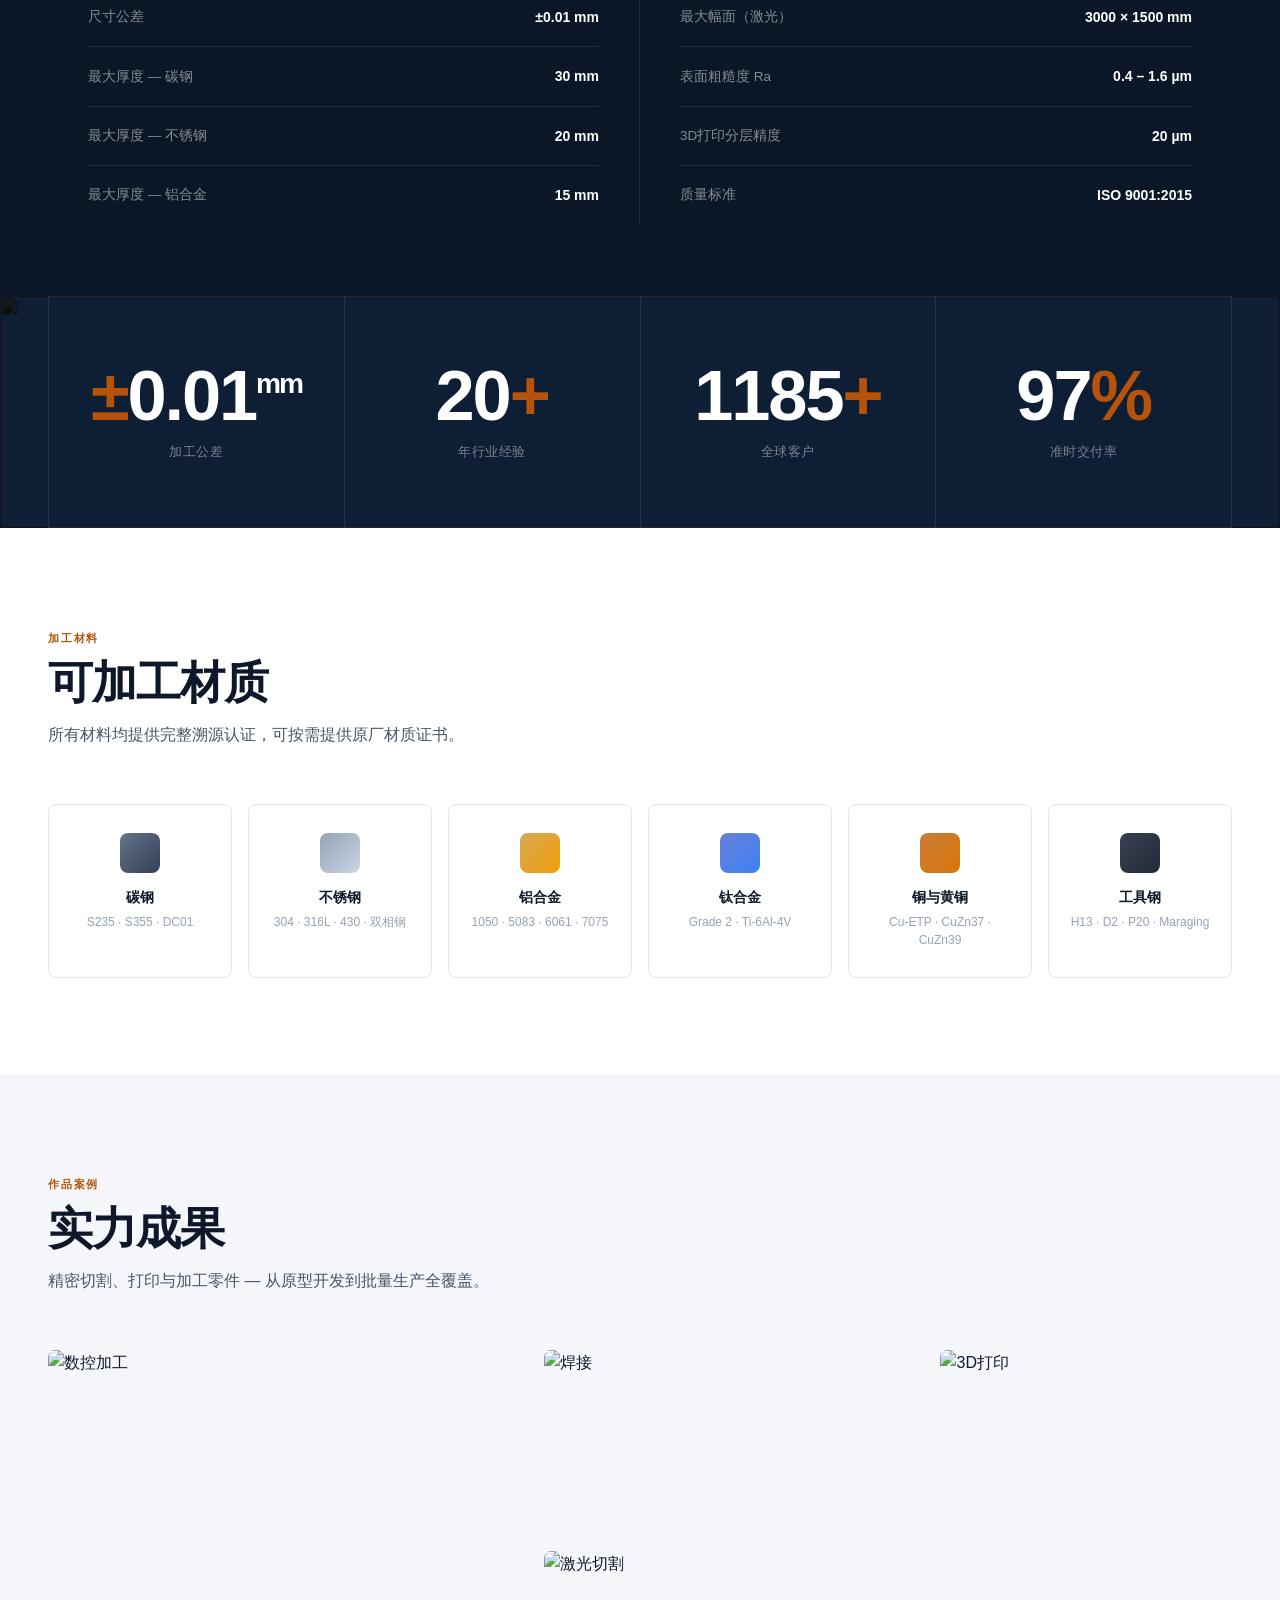
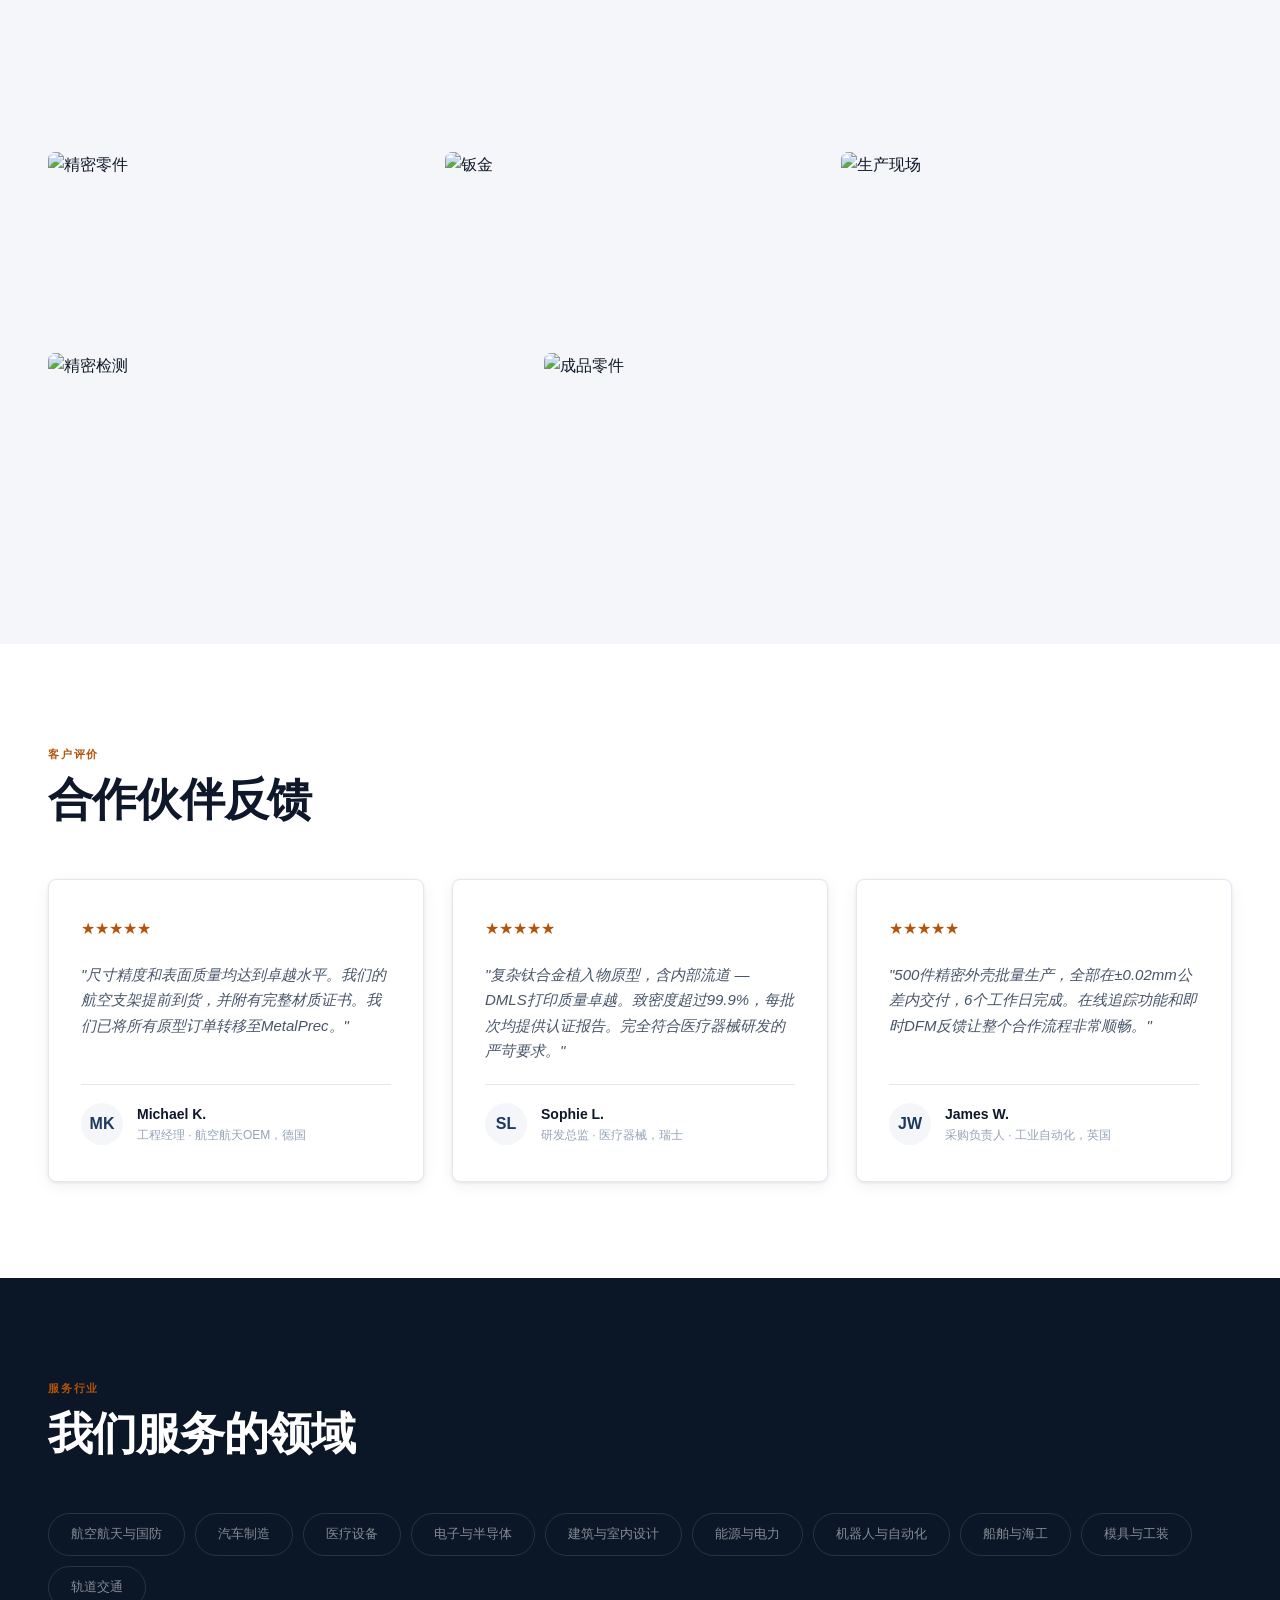
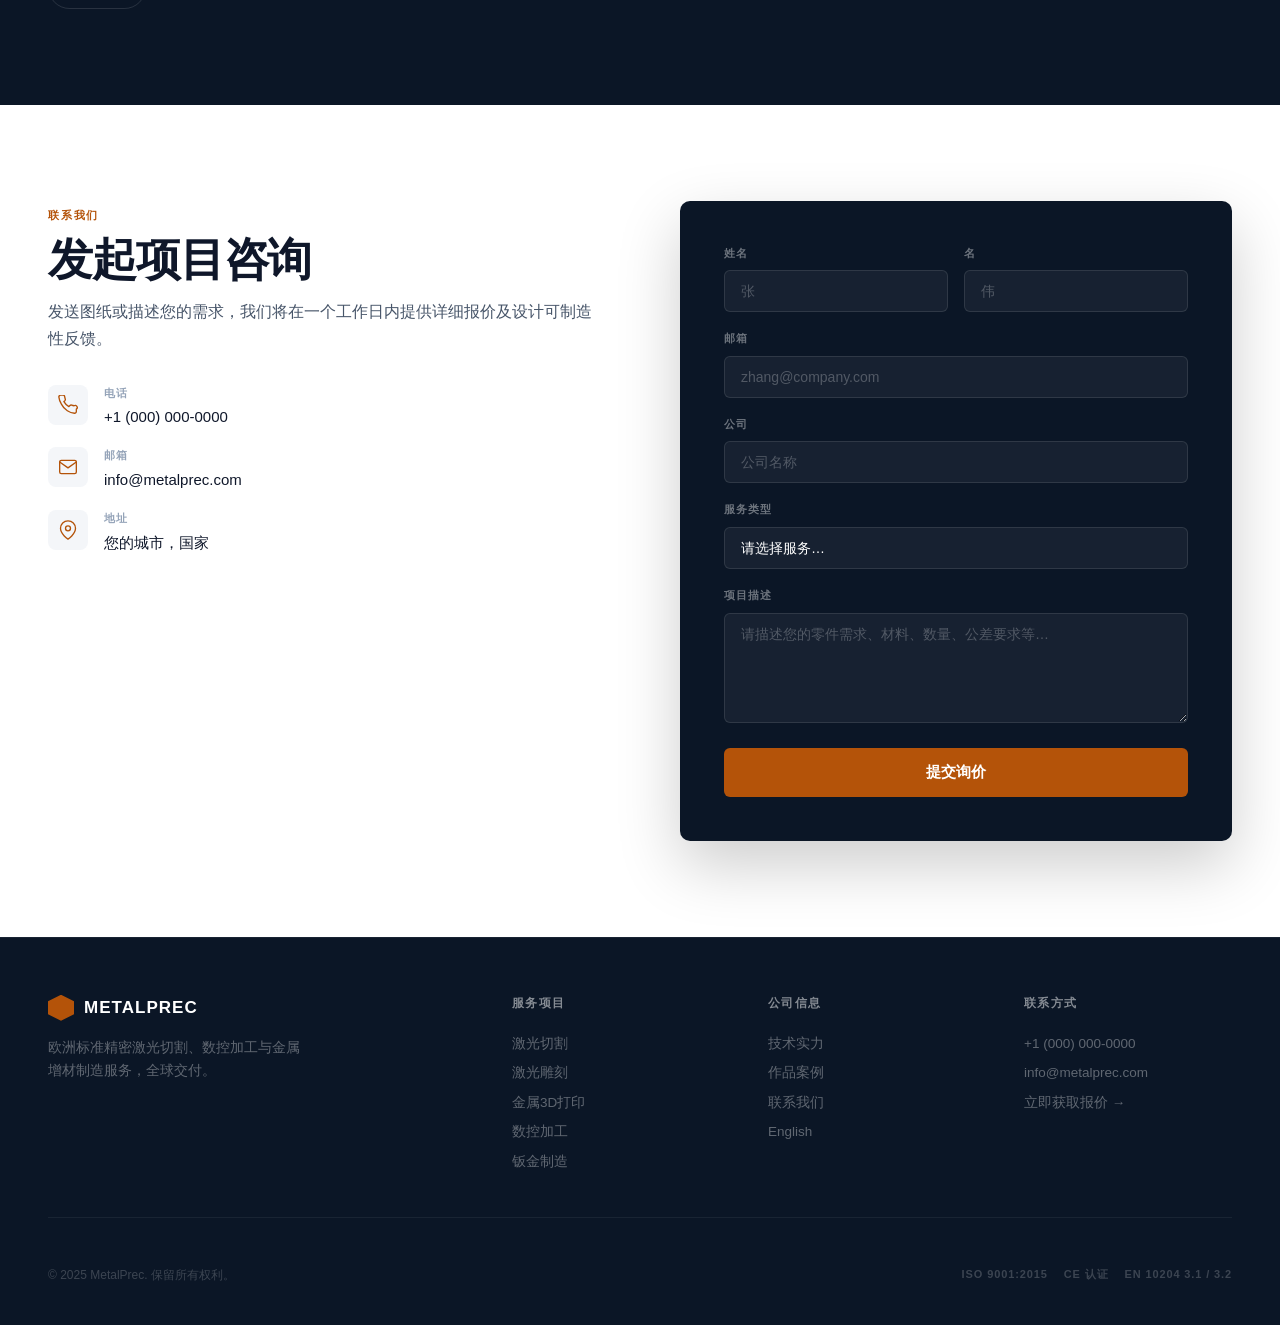
==== commit e391478b: "fix: replace 404 Unsplash photos with working images (3D print, hero, CMM)" ====
--- a/zh.html
+++ b/zh.html
@@ -50,7 +50,7 @@
 <!-- HERO -->
 <section id="hero">
   <div class="hero-bg">
-    <img src="https://images.unsplash.com/photo-1581092918056-0c6f7dd8f9dc?auto=format&fit=crop&w=1920&q=85" alt="" aria-hidden="true" loading="eager">
+    <img src="https://images.unsplash.com/photo-1535378917042-10a22c95931a?auto=format&fit=crop&w=1920&q=85" alt="" aria-hidden="true" loading="eager">
   </div>
   <div class="hero-inner">
     <div class="hero-tag r"><span class="hero-tag-bar"></span>欧洲精密制造标准</div>
@@ -94,7 +94,7 @@
   <div class="psi"><img src="https://images.unsplash.com/photo-1504328345606-18bbc8c9d7d1?auto=format&fit=crop&w=900&q=85" alt="激光切割" loading="lazy"><div class="psi-cap">激光切割</div></div>
   <div class="psi"><img src="https://images.unsplash.com/photo-1565793298595-6a879b1d9492?auto=format&fit=crop&w=600&q=85" alt="数控加工" loading="lazy"><div class="psi-cap">数控加工</div></div>
   <div class="psi"><img src="https://images.unsplash.com/photo-1530124566582-a618bc2615dc?auto=format&fit=crop&w=600&q=85" alt="精密焊接" loading="lazy"><div class="psi-cap">精密焊接</div></div>
-  <div class="psi"><img src="https://images.unsplash.com/photo-1581091870934-c41e77e0e03d?auto=format&fit=crop&w=600&q=85" alt="金属3D打印" loading="lazy"><div class="psi-cap">金属3D打印</div></div>
+  <div class="psi"><img src="https://www.cnc24.com/wp-content/uploads/2023/02/3d-printer-for-metal-2021-08-26-15-33-15-utc-2048x1365.webp" alt="金属3D打印" loading="lazy"><div class="psi-cap">金属3D打印</div></div>
   <div class="psi"><img src="https://images.unsplash.com/photo-1558618666-fcd25c85cd64?auto=format&fit=crop&w=700&q=85" alt="表面处理" loading="lazy"><div class="psi-cap">表面处理</div></div>
 </div>
 
@@ -119,7 +119,7 @@
         <div class="srv-h">激光雕刻与打标</div>
         <p class="srv-p">在任何金属表面进行永久性序列号、LOGO及纹样标记。微米级精度，符合溯源标准要求。</p>
       </div>
-      <div class="srv-card r" style="--card-img:url('https://images.unsplash.com/photo-1581091870934-c41e77e0e03d?auto=format&fit=crop&w=800&q=80');transition-delay:.1s">
+      <div class="srv-card r" style="--card-img:url('https://www.cnc24.com/wp-content/uploads/2023/02/3d-printer-for-metal-2021-08-26-15-33-15-utc-2048x1365.webp');transition-delay:.1s">
         <div class="srv-num">03</div>
         <div class="srv-ico"><svg viewBox="0 0 44 44" fill="none" stroke="currentColor" stroke-width="1.6" stroke-linecap="round" stroke-linejoin="round"><rect x="6" y="30" width="32" height="6" rx="1"/><rect x="8" y="21" width="28" height="7" rx="1"/><rect x="11" y="12" width="22" height="7" rx="1"/><rect x="15" y="4" width="14" height="6" rx="1"/></svg></div>
         <div class="srv-h">金属3D打印</div>
@@ -243,7 +243,7 @@
         <div class="gallery-label">TIG氩弧焊接 · 316L不锈钢</div>
       </div>
       <div class="gallery-item r" style="transition-delay:.08s">
-        <img src="https://images.unsplash.com/photo-1581091870934-c41e77e0e03d?auto=format&fit=crop&w=600&q=80" alt="3D打印" loading="lazy">
+        <img src="https://www.cnc24.com/wp-content/uploads/2023/02/3d-printer-for-metal-2021-08-26-15-33-15-utc-2048x1365.webp" alt="3D打印" loading="lazy">
         <div class="gallery-label">DMLS金属3D打印 · Ti-6Al-4V</div>
       </div>
       <div class="gallery-item r" style="transition-delay:.12s">
@@ -259,11 +259,11 @@
         <div class="gallery-label">钣金加工 · 粉末喷涂</div>
       </div>
       <div class="gallery-item r" style="transition-delay:.24s">
-        <img src="https://images.unsplash.com/photo-1581092918056-0c6f7dd8f9dc?auto=format&fit=crop&w=700&q=80" alt="生产现场" loading="lazy">
+        <img src="https://images.unsplash.com/photo-1535378917042-10a22c95931a?auto=format&fit=crop&w=700&q=80" alt="生产现场" loading="lazy">
         <div class="gallery-label">生产现场 · ISO认证工厂</div>
       </div>
       <div class="gallery-item r" style="transition-delay:.28s">
-        <img src="https://images.unsplash.com/photo-1565085578936-1c6e2bd02bf8?auto=format&fit=crop&w=800&q=80" alt="精密检测" loading="lazy">
+        <img src="https://images.unsplash.com/photo-1563770660941-20978e870e26?auto=format&fit=crop&w=800&q=80" alt="精密检测" loading="lazy">
         <div class="gallery-label">三坐标检测 · 蔡司CMM</div>
       </div>
       <div class="gallery-item r" style="transition-delay:.32s">
